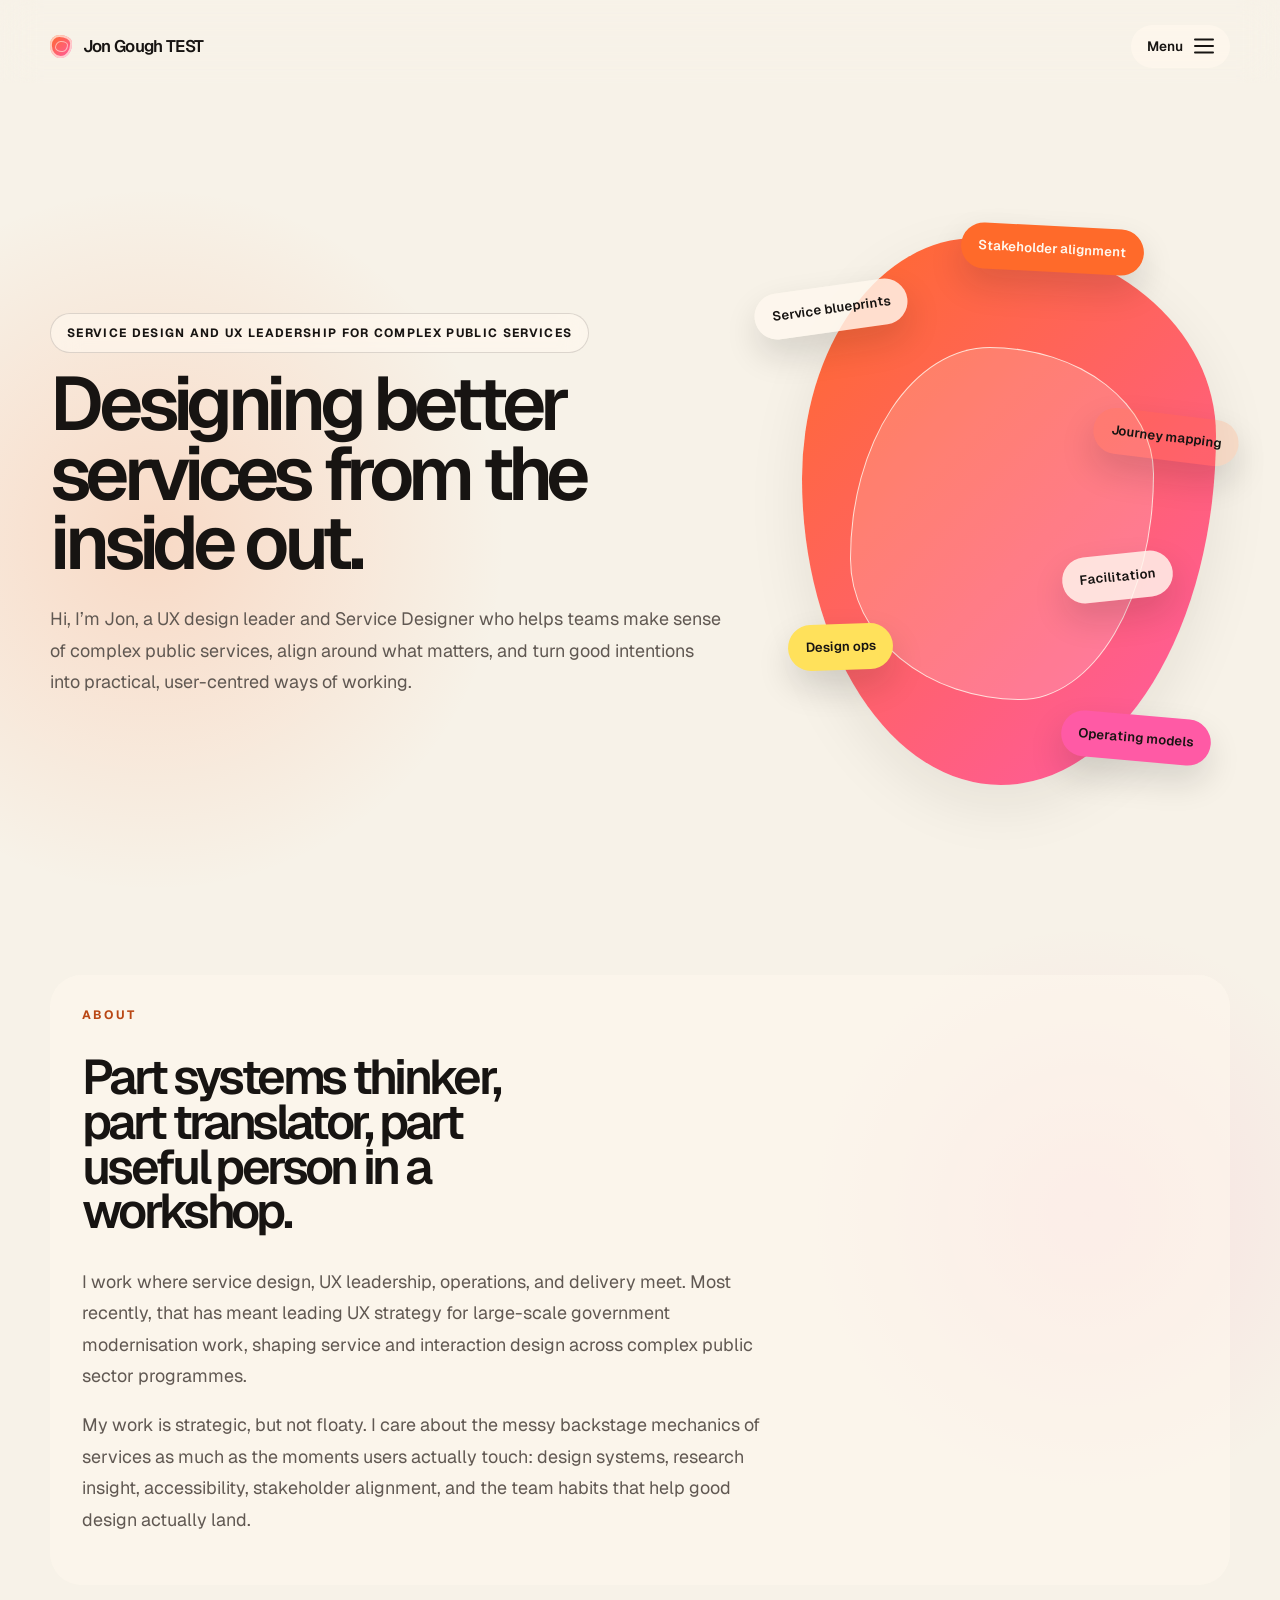
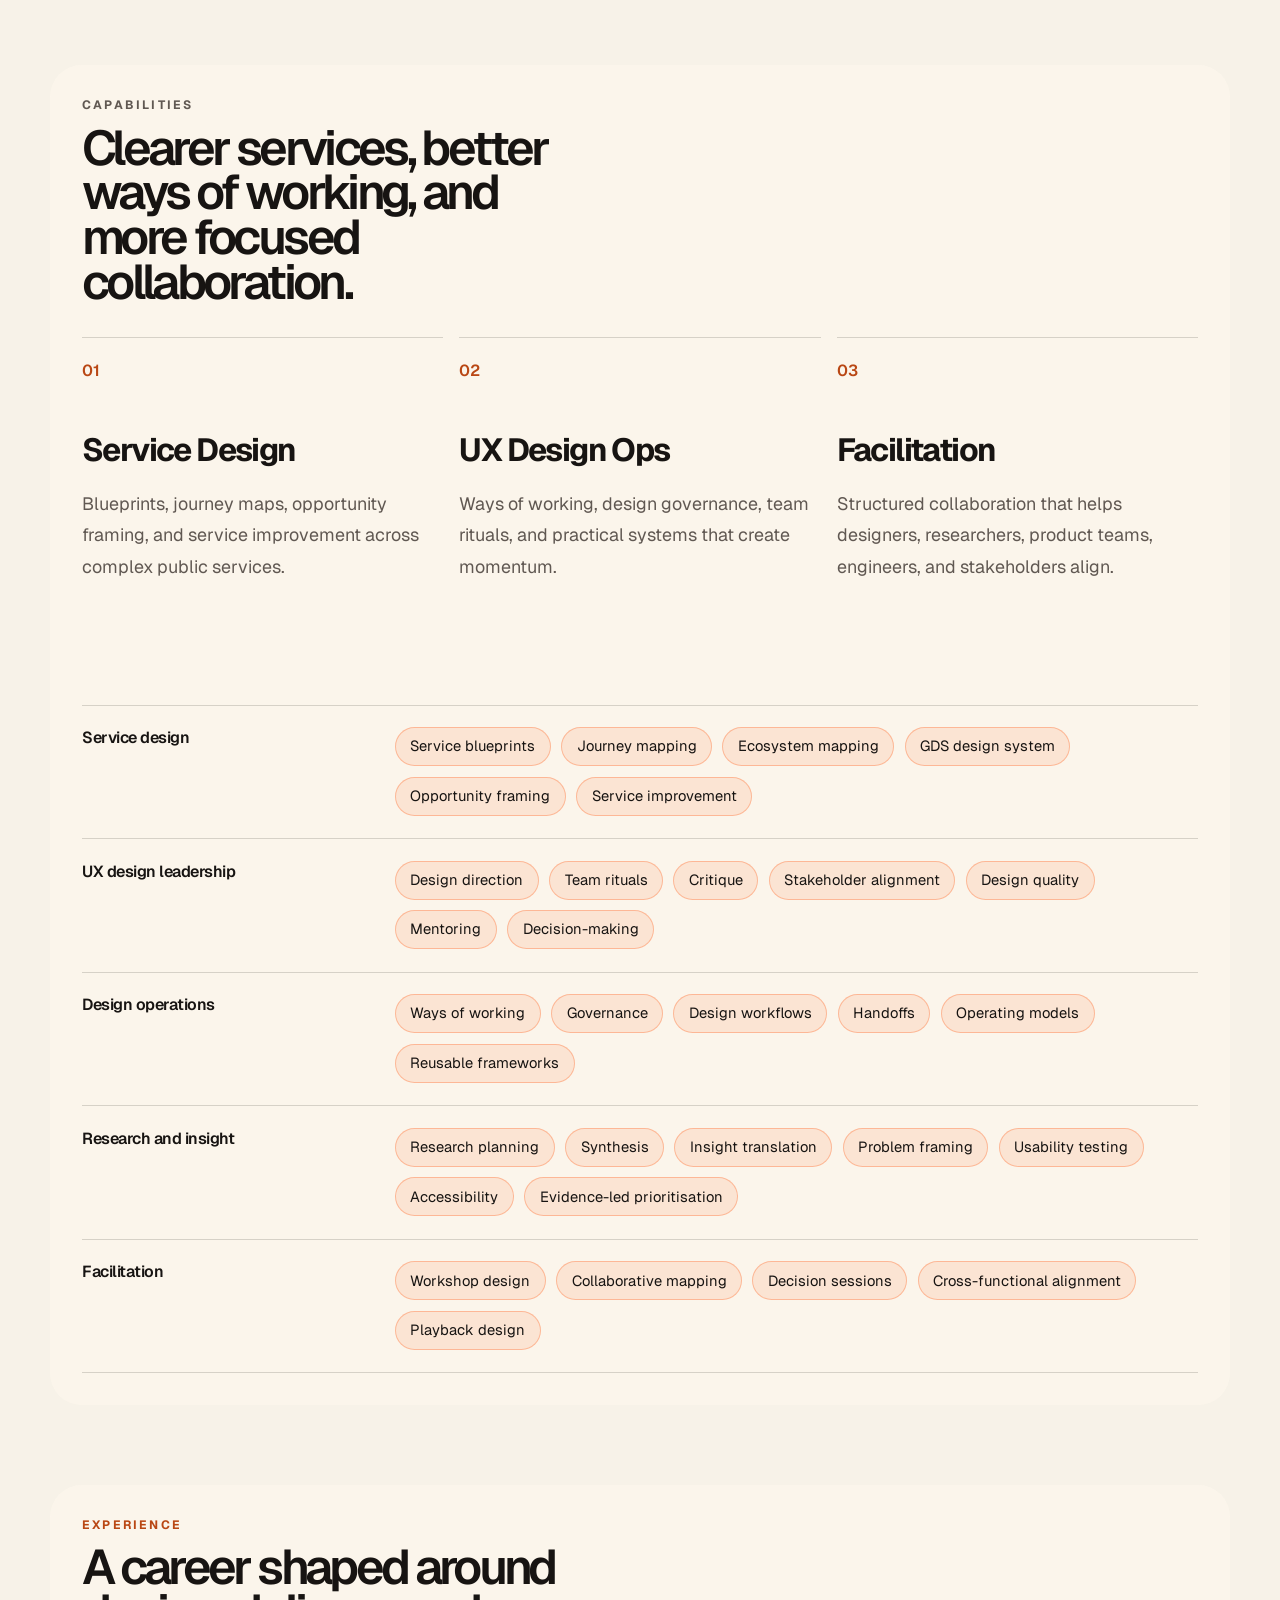
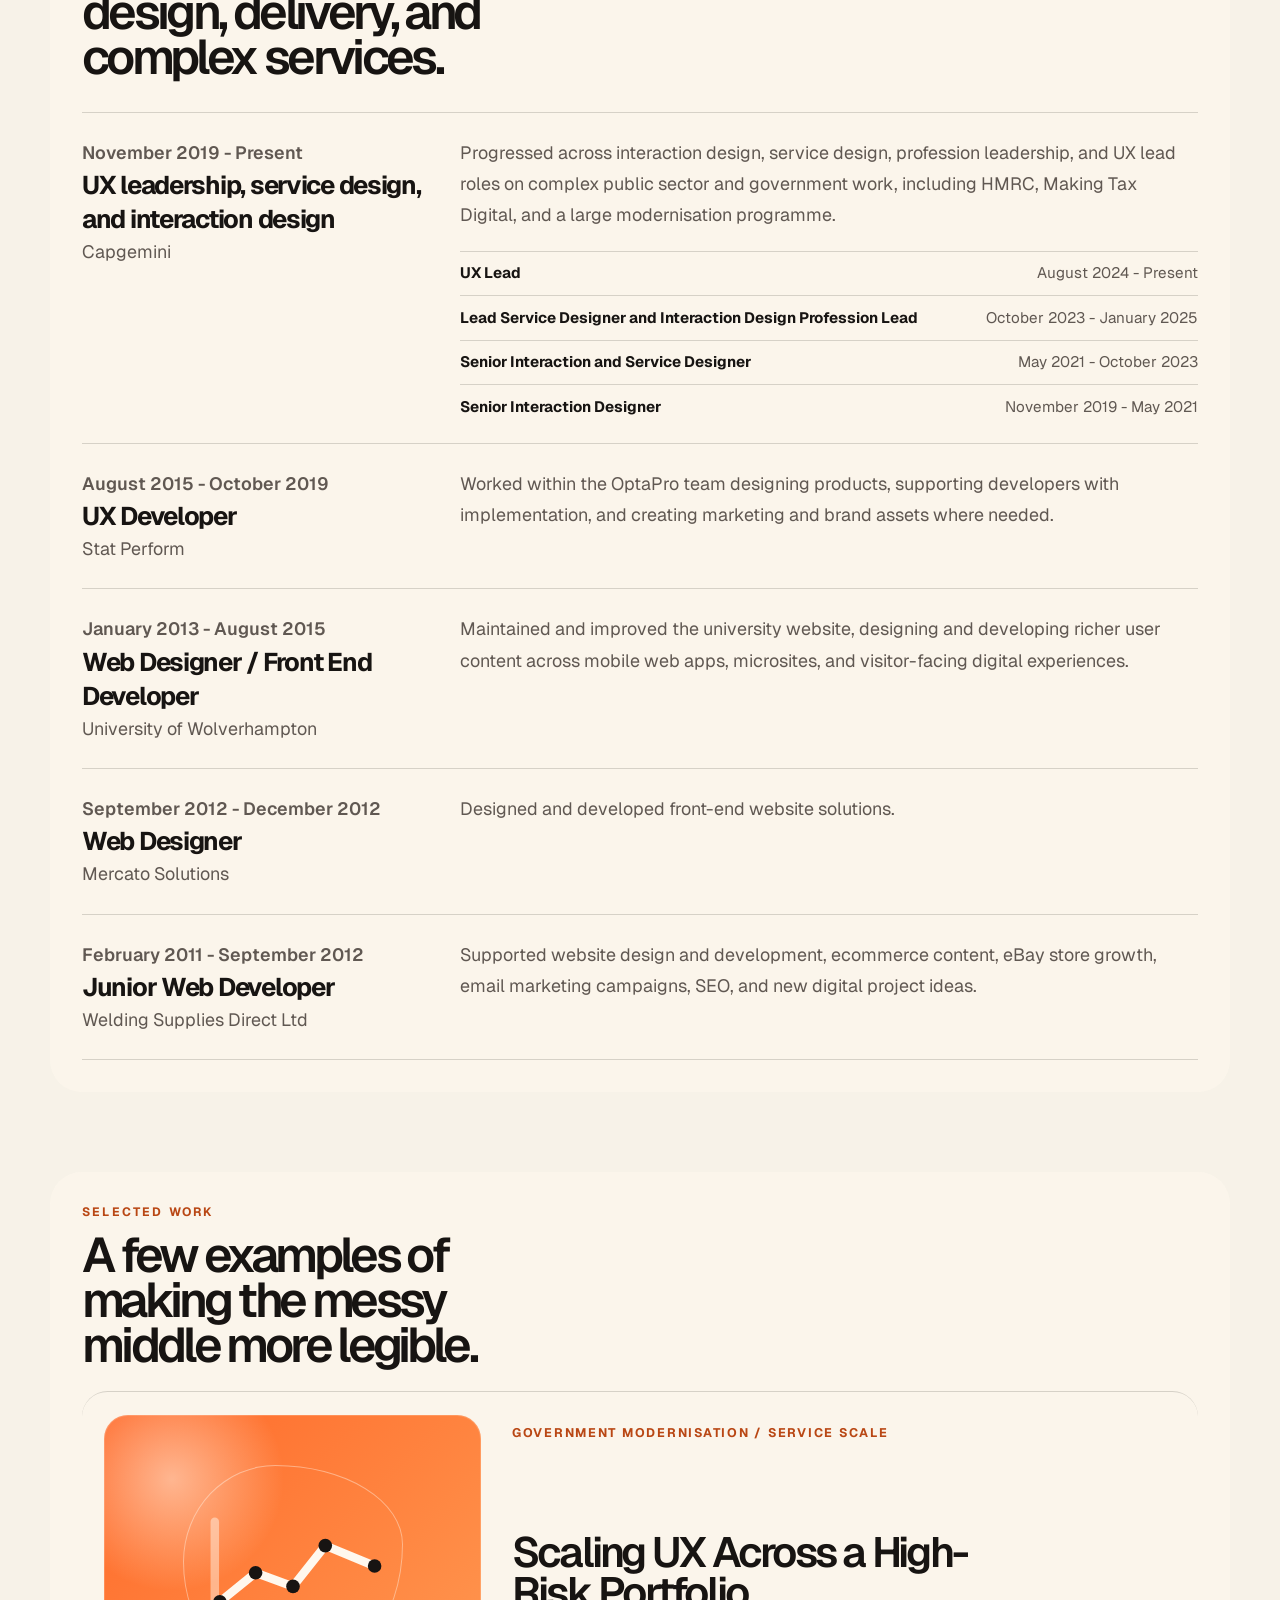
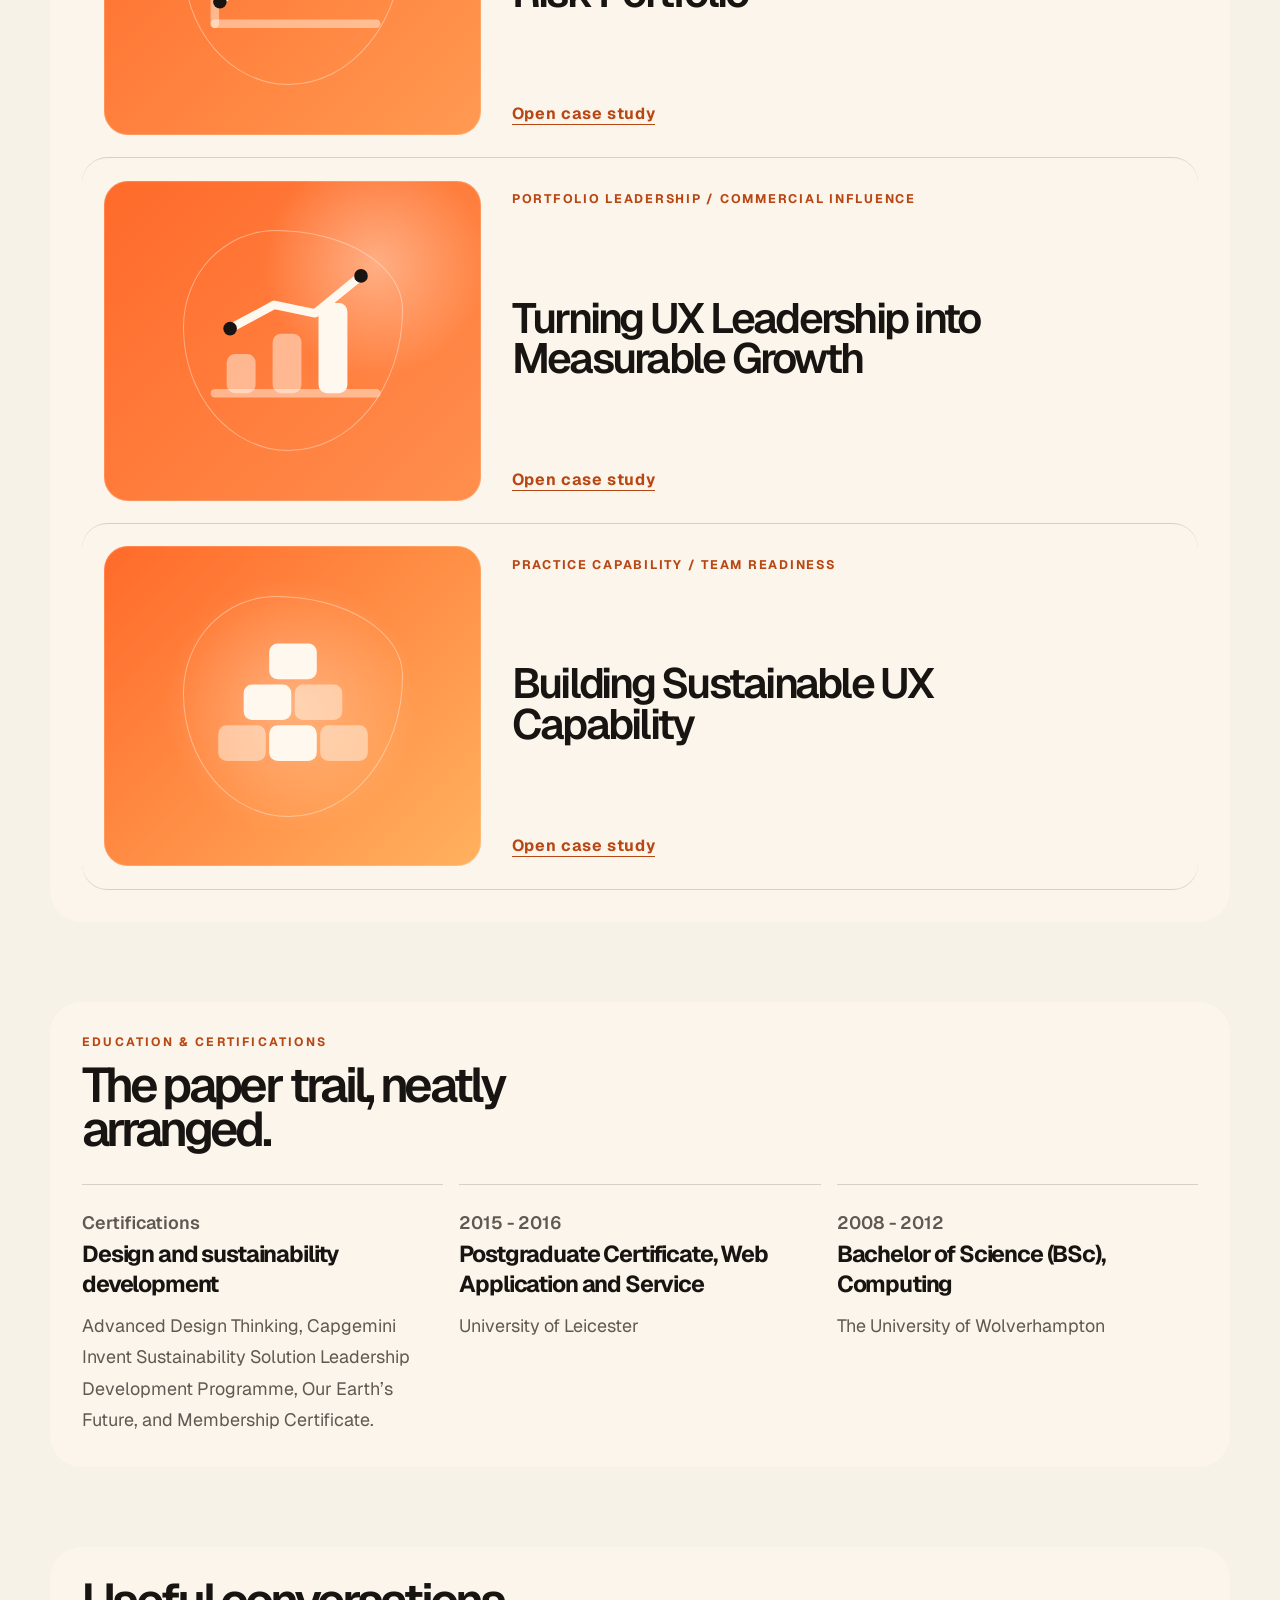
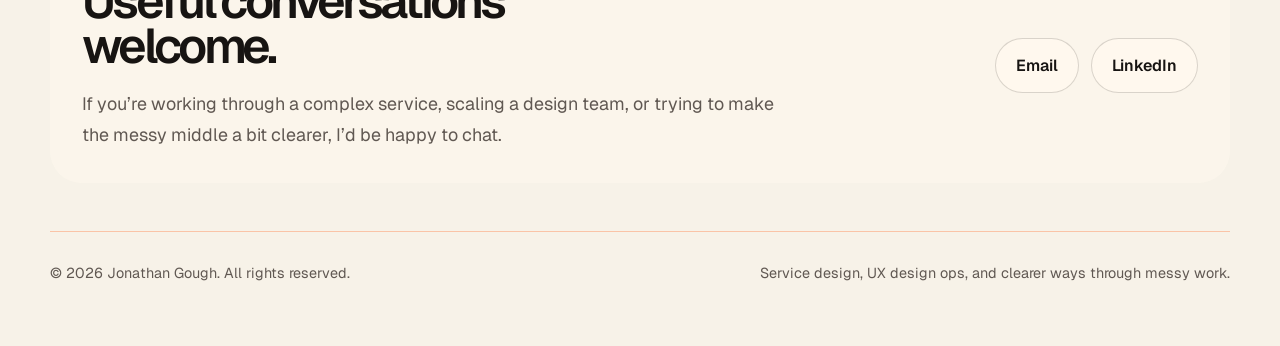
==== index.html @ c4e0caaa "Add visible deploy test marker" ====
<!DOCTYPE html>
<html lang="en">
  <head>
    <meta charset="UTF-8" />
    <meta name="viewport" content="width=device-width, initial-scale=1.0" />
    <title>Jonathan Gough | Service Designer &amp; UX Design Ops</title>
    <meta
      name="description"
      content="Jonathan Gough is a Service Designer and UX Design Ops specialist helping teams make complex services clearer, calmer, and more human."
    />
    <link rel="preconnect" href="https://fonts.googleapis.com" />
    <link rel="preconnect" href="https://fonts.gstatic.com" crossorigin />
    <link
      href="https://fonts.googleapis.com/css2?family=Geist:wght@300;400;500;600;700&amp;display=swap"
      rel="stylesheet"
    />
    <link rel="stylesheet" href="styles.css?v=20260421" />
  </head>
  <body>
    <header class="site-header">
      <div class="site-header-inner">
        <a class="brand" href="#top" aria-label="Jon Gough home">
          <span class="brand-blob" aria-hidden="true"></span>
          <span>Jon Gough TEST</span>
        </a>
        <button class="menu-toggle" type="button" aria-expanded="false" aria-controls="site-nav">
          <span class="menu-label">Menu</span>
          <span class="menu-icon" aria-hidden="true"></span>
        </button>
        <nav class="site-nav" id="site-nav" aria-label="Primary navigation">
          <a href="#about">About</a>
          <a href="#skills">Capabilities</a>
          <a href="#experience">Experience</a>
          <a href="#work">Work</a>
          <a href="#education">Education</a>
          <a href="#contact">Contact</a>
        </nav>
      </div>
    </header>

    <main id="top">
      <section class="hero">
        <div class="hero-copy">
          <p class="status-pill">Service design and UX leadership for complex public services</p>
          <h1>Designing better services from the inside out.</h1>
          <p>
            Hi, I’m Jon, a UX design leader and Service Designer who helps teams
            make sense of complex public services, align around what matters, and
            turn good intentions into practical, user-centred ways of working.
          </p>
        </div>

        <div class="hero-art" aria-hidden="true">
          <div class="art-card art-card-one">Service blueprints</div>
          <div class="art-card art-card-two">Journey mapping</div>
          <div class="art-card art-card-three">Design ops</div>
          <div class="art-card art-card-four">Facilitation</div>
          <div class="art-card art-card-five">Operating models</div>
          <div class="art-card art-card-six">Stakeholder alignment</div>
        </div>
      </section>

      <section class="about-section" id="about">
        <div class="about-inner">
          <p class="eyebrow">About</p>
          <h2>Part systems thinker, part translator, part useful person in a workshop.</h2>
          <div class="about-copy">
            <p>
              I work where service design, UX leadership, operations, and delivery
              meet. Most recently, that has meant leading UX strategy for large-scale
              government modernisation work, shaping service and interaction design
              across complex public sector programmes.
            </p>
            <p>
              My work is strategic, but not floaty. I care about the messy backstage
              mechanics of services as much as the moments users actually touch:
              design systems, research insight, accessibility, stakeholder alignment,
              and the team habits that help good design actually land.
            </p>
          </div>
        </div>
      </section>

      <section class="capabilities-section" id="skills">
        <div class="section-heading">
          <p class="eyebrow">Capabilities</p>
          <h2>Clearer services, better ways of working, and more focused collaboration.</h2>
        </div>

        <div class="capability-summary">
          <article>
            <span>01</span>
            <h3>Service Design</h3>
            <p>Blueprints, journey maps, opportunity framing, and service improvement across complex public services.</p>
          </article>
          <article>
            <span>02</span>
            <h3>UX Design Ops</h3>
            <p>Ways of working, design governance, team rituals, and practical systems that create momentum.</p>
          </article>
          <article>
            <span>03</span>
            <h3>Facilitation</h3>
            <p>Structured collaboration that helps designers, researchers, product teams, engineers, and stakeholders align.</p>
          </article>
        </div>

        <div class="skills-list" aria-label="Skills grouped by area">
          <div class="skills-group">
            <h3>Service design</h3>
            <div class="skill-tags">
              <span>Service blueprints</span>
              <span>Journey mapping</span>
              <span>Ecosystem mapping</span>
              <span>GDS design system</span>
              <span>Opportunity framing</span>
              <span>Service improvement</span>
            </div>
          </div>
          <div class="skills-group">
            <h3>UX design leadership</h3>
            <div class="skill-tags">
              <span>Design direction</span>
              <span>Team rituals</span>
              <span>Critique</span>
              <span>Stakeholder alignment</span>
              <span>Design quality</span>
              <span>Mentoring</span>
              <span>Decision-making</span>
            </div>
          </div>
          <div class="skills-group">
            <h3>Design operations</h3>
            <div class="skill-tags">
              <span>Ways of working</span>
              <span>Governance</span>
              <span>Design workflows</span>
              <span>Handoffs</span>
              <span>Operating models</span>
              <span>Reusable frameworks</span>
            </div>
          </div>
          <div class="skills-group">
            <h3>Research and insight</h3>
            <div class="skill-tags">
              <span>Research planning</span>
              <span>Synthesis</span>
              <span>Insight translation</span>
              <span>Problem framing</span>
              <span>Usability testing</span>
              <span>Accessibility</span>
              <span>Evidence-led prioritisation</span>
            </div>
          </div>
          <div class="skills-group">
            <h3>Facilitation</h3>
            <div class="skill-tags">
              <span>Workshop design</span>
              <span>Collaborative mapping</span>
              <span>Decision sessions</span>
              <span>Cross-functional alignment</span>
              <span>Playback design</span>
            </div>
          </div>
        </div>
      </section>

      <section class="experience-section" id="experience">
        <div class="section-heading">
          <p class="eyebrow">Experience</p>
          <h2>A career shaped around design, delivery, and complex services.</h2>
        </div>

        <div class="experience-list">
          <article class="experience-item">
            <div>
              <p class="experience-date">November 2019 - Present</p>
              <h3>UX leadership, service design, and interaction design</h3>
              <p class="experience-org">Capgemini</p>
            </div>
            <div class="experience-detail">
              <p>
                Progressed across interaction design, service design, profession
                leadership, and UX lead roles on complex public sector and
                government work, including HMRC, Making Tax Digital, and a large
                modernisation programme.
              </p>
              <div class="role-list" aria-label="Capgemini role progression">
                <p><strong>UX Lead</strong> <span>August 2024 - Present</span></p>
                <p><strong>Lead Service Designer and Interaction Design Profession Lead</strong> <span>October 2023 - January 2025</span></p>
                <p><strong>Senior Interaction and Service Designer</strong> <span>May 2021 - October 2023</span></p>
                <p><strong>Senior Interaction Designer</strong> <span>November 2019 - May 2021</span></p>
              </div>
            </div>
          </article>

          <article class="experience-item">
            <div>
              <p class="experience-date">August 2015 - October 2019</p>
              <h3>UX Developer</h3>
              <p class="experience-org">Stat Perform</p>
            </div>
            <p>
              Worked within the OptaPro team designing products, supporting
              developers with implementation, and creating marketing and brand
              assets where needed.
            </p>
          </article>

          <article class="experience-item">
            <div>
              <p class="experience-date">January 2013 - August 2015</p>
              <h3>Web Designer / Front End Developer</h3>
              <p class="experience-org">University of Wolverhampton</p>
            </div>
            <p>
              Maintained and improved the university website, designing and
              developing richer user content across mobile web apps, microsites,
              and visitor-facing digital experiences.
            </p>
          </article>

          <article class="experience-item">
            <div>
              <p class="experience-date">September 2012 - December 2012</p>
              <h3>Web Designer</h3>
              <p class="experience-org">Mercato Solutions</p>
            </div>
            <p>
              Designed and developed front-end website solutions.
            </p>
          </article>

          <article class="experience-item">
            <div>
              <p class="experience-date">February 2011 - September 2012</p>
              <h3>Junior Web Developer</h3>
              <p class="experience-org">Welding Supplies Direct Ltd</p>
            </div>
            <p>
              Supported website design and development, ecommerce content, eBay
              store growth, email marketing campaigns, SEO, and new digital project ideas.
            </p>
          </article>

        </div>
      </section>

      <section class="work-section" id="work">
        <div class="section-heading">
          <p class="eyebrow">Selected work</p>
          <h2>A few examples of making the messy middle more legible.</h2>
        </div>

        <div class="work-list">
          <article class="work-card">
            <a href="projects/service-blueprint.html" aria-label="Open Scaling UX portfolio case study">
              <div class="work-visual visual-chart" aria-hidden="true">
                <svg viewBox="0 0 320 220">
                  <path class="symbol-line symbol-muted" d="M68 168h190" />
                  <path class="symbol-line symbol-muted" d="M68 168V48" />
                  <path class="symbol-line" d="M74 142l42-34 44 16 38-48 58 24" />
                  <circle class="symbol-dot" cx="74" cy="142" r="8" />
                  <circle class="symbol-dot" cx="116" cy="108" r="8" />
                  <circle class="symbol-dot" cx="160" cy="124" r="8" />
                  <circle class="symbol-dot" cx="198" cy="76" r="8" />
                  <circle class="symbol-dot" cx="256" cy="100" r="8" />
                </svg>
              </div>
              <div class="work-copy">
                <p>Government modernisation / service scale</p>
                <h3>Scaling UX Across a High-Risk Portfolio</h3>
                <span class="work-link-text">Open case study</span>
              </div>
            </a>
          </article>

          <article class="work-card">
            <a href="projects/design-ops.html" aria-label="Open UX account growth case study">
              <div class="work-visual visual-bars" aria-hidden="true">
                <svg viewBox="0 0 320 220">
                  <path class="symbol-line symbol-muted" d="M68 172h190" />
                  <rect class="symbol-block symbol-block-muted" x="82" y="126" width="34" height="46" rx="10" />
                  <rect class="symbol-block symbol-block-muted" x="136" y="102" width="34" height="70" rx="10" />
                  <rect class="symbol-block" x="190" y="66" width="34" height="106" rx="10" />
                  <path class="symbol-line" d="M86 96l52-28 48 10 54-44" />
                  <circle class="symbol-dot" cx="86" cy="96" r="8" />
                  <circle class="symbol-dot" cx="240" cy="34" r="8" />
                </svg>
              </div>
              <div class="work-copy">
                <p>Portfolio leadership / commercial influence</p>
                <h3>Turning UX Leadership into Measurable Growth</h3>
                <span class="work-link-text">Open case study</span>
              </div>
            </a>
          </article>

          <article class="work-card">
            <a href="projects/journey-redesign.html" aria-label="Open UX capability case study">
              <div class="work-visual visual-blocks" aria-hidden="true">
                <svg viewBox="0 0 320 220">
                  <rect class="symbol-block symbol-block-muted" x="72" y="132" width="56" height="42" rx="10" />
                  <rect class="symbol-block" x="132" y="132" width="56" height="42" rx="10" />
                  <rect class="symbol-block symbol-block-muted" x="192" y="132" width="56" height="42" rx="10" />
                  <rect class="symbol-block" x="102" y="84" width="56" height="42" rx="10" />
                  <rect class="symbol-block symbol-block-muted" x="162" y="84" width="56" height="42" rx="10" />
                  <rect class="symbol-block" x="132" y="36" width="56" height="42" rx="10" />
                </svg>
              </div>
              <div class="work-copy">
                <p>Practice capability / team readiness</p>
                <h3>Building Sustainable UX Capability</h3>
                <span class="work-link-text">Open case study</span>
              </div>
            </a>
          </article>
        </div>
      </section>

      <section class="education-section" id="education">
        <div class="section-heading">
          <p class="eyebrow">Education &amp; certifications</p>
          <h2>The paper trail, neatly arranged.</h2>
        </div>

        <div class="education-list">
          <article class="education-item">
            <div>
              <p class="education-date">Certifications</p>
              <h3>Design and sustainability development</h3>
              <p>Advanced Design Thinking, Capgemini Invent Sustainability Solution Leadership Development Programme, Our Earth’s Future, and Membership Certificate.</p>
            </div>
          </article>

          <article class="education-item">
            <div>
              <p class="education-date">2015 - 2016</p>
              <h3>Postgraduate Certificate, Web Application and Service</h3>
              <p>University of Leicester</p>
            </div>
          </article>

          <article class="education-item">
            <div>
              <p class="education-date">2008 - 2012</p>
              <h3>Bachelor of Science (BSc), Computing</h3>
              <p>The University of Wolverhampton</p>
            </div>
          </article>
        </div>
      </section>

      <section class="contact-section" id="contact">
        <div class="contact-copy">
          <h2>Useful conversations welcome.</h2>
          <p>
            If you’re working through a complex service, scaling a design team, or
            trying to make the messy middle a bit clearer, I’d be happy to chat.
          </p>
        </div>
        <div class="contact-actions">
          <a href="mailto:hello@jongough.co.uk">Email</a>
          <a href="https://www.linkedin.com/in/jonjgough/" target="_blank" rel="noreferrer">LinkedIn</a>
        </div>
      </section>

      <footer class="site-footer">
        <p>© <span id="copyright-year"></span> Jonathan Gough. All rights reserved.</p>
        <p>Service design, UX design ops, and clearer ways through messy work.</p>
      </footer>
    </main>
    <script>
      document.querySelector("#copyright-year").textContent = new Date().getFullYear();

      const menuToggle = document.querySelector(".menu-toggle");
      const menuLabel = document.querySelector(".menu-label");
      const siteNav = document.querySelector(".site-nav");

      menuToggle.addEventListener("click", () => {
        const isOpen = menuToggle.getAttribute("aria-expanded") === "true";
        menuToggle.setAttribute("aria-expanded", String(!isOpen));
        menuLabel.textContent = isOpen ? "Menu" : "Close";
        siteNav.classList.toggle("is-open", !isOpen);
      });

      siteNav.addEventListener("click", (event) => {
        if (event.target instanceof HTMLAnchorElement) {
          menuToggle.setAttribute("aria-expanded", "false");
          menuLabel.textContent = "Menu";
          siteNav.classList.remove("is-open");
        }
      });
    </script>
  </body>
</html>
---- styles.css ----
:root {
  --paper: #f7f2e8;
  --ink: #171412;
  --muted: #605852;
  --line: rgba(23, 20, 18, 0.16);
  --cream: #fff8ee;
  --orange: #ff6a2a;
  --orange-strong: #b94714;
  --orange-soft: rgba(255, 106, 42, 0.12);
  --orange-line: rgba(255, 106, 42, 0.36);
  --pink: #ff5aa5;
  --yellow: #ffe15b;
  --soft: rgba(255, 248, 238, 0.58);
  --shadow: 0 20px 60px rgba(23, 20, 18, 0.08);
}

* {
  box-sizing: border-box;
}

html {
  scroll-behavior: smooth;
  scroll-padding-top: 5.5rem;
}

body {
  margin: 0;
  font-family: "Geist", sans-serif;
  font-weight: 400;
  color: var(--ink);
  background:
    radial-gradient(circle at 12% 8%, rgba(255, 106, 42, 0.18), transparent 22rem),
    radial-gradient(circle at 85% 18%, rgba(255, 90, 165, 0.12), transparent 18rem),
    var(--paper);
}

a {
  color: inherit;
  text-decoration: none;
}

main {
  width: min(1180px, calc(100% - 2rem));
  margin: 0 auto;
  padding-bottom: 4rem;
}

.site-header {
  width: 100%;
  padding: 1.4rem 0 0.8rem;
  position: sticky;
  top: 0;
  z-index: 100;
  backdrop-filter: blur(18px);
}

.site-header-inner {
  display: flex;
  align-items: center;
  justify-content: space-between;
  gap: 1rem;
  width: min(1180px, calc(100% - 2rem));
  margin: 0 auto;
  position: relative;
}

.brand {
  display: inline-flex;
  align-items: center;
  gap: 0.65rem;
  min-height: 3rem;
  font-size: 1.05rem;
  font-weight: 600;
  letter-spacing: -0.04em;
  position: relative;
  z-index: 30;
}

.brand-blob {
  display: inline-block;
  width: 1.4rem;
  height: 1.4rem;
  border-radius: 42% 58% 52% 48% / 44% 36% 64% 56%;
  background: linear-gradient(135deg, var(--orange), var(--pink));
  box-shadow: inset 0 0 0 0.12rem rgba(255, 248, 238, 0.7);
  position: relative;
}

.brand-blob::before {
  content: "";
  position: absolute;
  inset: 0.34rem 0.26rem 0.32rem 0.3rem;
  border: 1px solid rgba(255, 248, 238, 0.58);
  border-radius: 46% 54% 44% 56% / 60% 36% 64% 40%;
}

.site-nav {
  position: absolute;
  top: calc(100% + 0.8rem);
  right: 0;
  display: grid;
  gap: 0.5rem;
  min-width: min(18rem, calc(100vw - 2rem));
  padding: 0.7rem;
  border-radius: 1.5rem;
  background: rgba(255, 248, 238, 0.9);
  box-shadow: var(--shadow);
  opacity: 0;
  pointer-events: none;
  transform: translateY(-0.5rem);
  transition: opacity 180ms ease, transform 180ms ease;
}

.site-nav.is-open {
  opacity: 1;
  pointer-events: auto;
  transform: translateY(0);
}

.site-nav a,
.status-pill,
.contact-actions a {
  border-radius: 999px;
  background: rgba(255, 248, 238, 0.66);
  backdrop-filter: blur(14px);
}

.site-nav a {
  padding: 0.8rem 1rem;
  font-size: 0.85rem;
  font-weight: 500;
  transition: background 160ms ease, color 160ms ease, transform 160ms ease;
}

.site-nav a:hover,
.site-nav a:focus-visible {
  background: var(--ink);
  color: var(--paper);
  transform: translateX(0.25rem);
}

.menu-toggle {
  display: inline-flex;
  align-items: center;
  gap: 0.7rem;
  padding: 0.8rem 1rem;
  border: 0;
  border-radius: 999px;
  background: rgba(255, 248, 238, 0.78);
  color: var(--ink);
  font: inherit;
  font-size: 0.85rem;
  font-weight: 600;
  cursor: pointer;
  transition: background 160ms ease, color 160ms ease, transform 160ms ease;
  position: relative;
  z-index: 30;
}

.menu-toggle:hover,
.menu-toggle:focus-visible {
  background: var(--ink);
  color: var(--paper);
  transform: translateY(-1px);
}

.menu-icon,
.menu-icon::before,
.menu-icon::after {
  display: block;
  width: 1.25rem;
  height: 2px;
  border-radius: 999px;
  background: currentColor;
  transition: transform 180ms ease, opacity 180ms ease;
}

.menu-icon {
  position: relative;
}

.menu-icon::before,
.menu-icon::after {
  content: "";
  position: absolute;
  left: 0;
}

.menu-icon::before {
  transform: translateY(-0.4rem);
}

.menu-icon::after {
  transform: translateY(0.4rem);
}

.menu-toggle[aria-expanded="true"] .menu-icon {
  background: transparent;
}

.menu-toggle[aria-expanded="true"] .menu-icon::before {
  transform: rotate(45deg);
}

.menu-toggle[aria-expanded="true"] .menu-icon::after {
  transform: rotate(-45deg);
}

.hero {
  display: grid;
  grid-template-columns: minmax(0, 1.18fr) minmax(320px, 0.82fr);
  gap: 1.25rem;
  min-height: calc(100vh - 5.5rem);
  align-items: center;
  padding: 2rem 0 0;
}

.hero-copy h1,
.section-heading h2,
.about-inner h2,
.contact-section h2,
.project-page h1 {
  margin: 0;
  font-size: clamp(2.6rem, 5.9vw, 5.6rem);
  line-height: 0.92;
  letter-spacing: -0.075em;
  font-weight: 600;
}

.hero-copy p:not(.status-pill),
.about-copy p,
.capability-summary p,
.contact-copy p,
.experience-item p,
.education-item p,
.project-hero > p,
.project-section p,
.project-detail-list li {
  color: var(--muted);
  font-size: clamp(1rem, 1.4vw, 1.18rem);
  line-height: 1.75;
}

.hero-copy p:not(.status-pill) {
  max-width: 42rem;
  margin: 1.6rem 0 0;
}

.status-pill {
  display: inline-flex;
  margin: 0 0 1rem;
  padding: 0.7rem 1rem;
  border: 1px solid rgba(23, 20, 18, 0.14);
  font-size: 0.75rem;
  font-weight: 700;
  letter-spacing: 0.11em;
  text-transform: uppercase;
}

.hero-art {
  min-height: 38rem;
  position: relative;
}

.hero-art::before {
  content: "";
  position: absolute;
  inset: 6% 3% 4% 10%;
  border-radius: 42% 58% 52% 48% / 44% 36% 64% 56%;
  background: linear-gradient(135deg, var(--orange), var(--pink));
  box-shadow: var(--shadow);
}

.hero-art::after {
  content: "";
  position: absolute;
  inset: 24% 16% 18% 20%;
  border: 1px solid rgba(255, 248, 238, 0.8);
  border-radius: 46% 54% 44% 56% / 60% 36% 64% 40%;
  background: rgba(255, 248, 238, 0.18);
}

.art-card {
  position: absolute;
  z-index: 1;
  padding: 0.9rem 1.1rem;
  border-radius: 999px;
  background: rgba(255, 248, 238, 0.82);
  box-shadow: 0 16px 34px rgba(23, 20, 18, 0.14);
  font-weight: 600;
  font-size: clamp(0.82rem, 1vw, 0.98rem);
  white-space: nowrap;
}

.art-card-one {
  top: 14%;
  left: 0;
  transform: rotate(-8deg);
}

.art-card-two {
  top: 35%;
  right: -2%;
  background: rgba(255, 106, 42, 0.16);
  transform: rotate(7deg);
}

.art-card-three {
  bottom: 23%;
  left: 7%;
  background: var(--yellow);
  transform: rotate(-2deg);
}

.art-card-four {
  top: 58%;
  right: 12%;
  background: rgba(255, 248, 238, 0.82);
  transform: rotate(-6deg);
}

.art-card-five {
  bottom: 8%;
  right: 4%;
  background: var(--pink);
  transform: rotate(5deg);
}

.art-card-six {
  top: 4%;
  right: 18%;
  background: var(--orange);
  color: var(--cream);
  transform: rotate(3deg);
}

.section-heading {
  display: grid;
  gap: 0.8rem;
  justify-items: start;
  margin-bottom: 1.5rem;
}

.section-heading h2,
.about-inner h2,
.contact-section h2 {
  font-size: clamp(1.9rem, 3.8vw, 3.7rem);
  max-width: 15ch;
}

.eyebrow {
  margin: 0;
  color: var(--orange-strong);
  font-size: 0.76rem;
  font-weight: 700;
  text-transform: uppercase;
  letter-spacing: 0.18em;
}

.work-list {
  display: grid;
  gap: 0;
}

.work-card a {
  display: grid;
  grid-template-columns: minmax(16rem, 0.72fr) minmax(0, 1.28fr);
  gap: 1.5rem;
  align-items: stretch;
  min-height: 21rem;
  padding: 1.4rem;
  border-top: 1px solid var(--line);
  border-radius: 1.6rem;
  transition: background 160ms ease, transform 160ms ease, box-shadow 160ms ease;
}

.work-card:last-child a {
  border-bottom: 1px solid var(--line);
}

.work-card a:hover,
.work-card a:focus-visible {
  background: linear-gradient(135deg, rgba(255, 106, 42, 0.12), rgba(255, 248, 238, 0.72));
  box-shadow: 0 14px 30px rgba(23, 20, 18, 0.07);
  transform: translateY(-2px);
}

.work-card a:focus-visible {
  outline: 2px solid var(--orange-line);
  outline-offset: 0.35rem;
}

.work-visual,
.project-symbol {
  min-height: 20rem;
  border-radius: 1.5rem;
  position: relative;
  overflow: hidden;
  display: grid;
  place-items: center;
  background:
    radial-gradient(circle at 18% 20%, rgba(255, 248, 238, 0.5), transparent 7rem),
    linear-gradient(135deg, var(--orange), #ff9a52);
  box-shadow: inset 0 0 0 1px rgba(255, 248, 238, 0.18);
}

.work-visual::before,
.project-symbol::before {
  content: "";
  position: absolute;
  width: 58%;
  aspect-ratio: 1;
  border: 1px solid rgba(255, 248, 238, 0.42);
  border-radius: 42% 58% 52% 48% / 44% 36% 64% 56%;
}

.work-visual svg,
.project-symbol svg {
  width: min(74%, 17rem);
  position: relative;
  z-index: 1;
  overflow: visible;
}

.symbol-line {
  fill: none;
  stroke: var(--cream);
  stroke-width: 10;
  stroke-linecap: round;
  stroke-linejoin: round;
}

.symbol-muted {
  opacity: 0.46;
}

.symbol-dot {
  fill: var(--ink);
}

.symbol-block {
  fill: var(--cream);
}

.symbol-block-muted {
  fill: rgba(255, 248, 238, 0.48);
}

.visual-bars {
  background:
    radial-gradient(circle at 72% 26%, rgba(255, 248, 238, 0.4), transparent 7rem),
    linear-gradient(135deg, var(--orange), #ff8f4e);
}

.visual-blocks {
  background:
    radial-gradient(circle at 50% 50%, rgba(255, 248, 238, 0.32), transparent 8rem),
    linear-gradient(135deg, var(--orange), #ffb15f);
}

.work-copy {
  display: flex;
  flex-direction: column;
  justify-content: space-between;
  padding: 0.6rem 0.4rem;
}

.work-copy p {
  margin: 0;
  color: var(--orange-strong);
  font-size: 0.78rem;
  font-weight: 700;
  letter-spacing: 0.14em;
  text-transform: uppercase;
}

.work-copy h3 {
  margin: 0;
  max-width: 18ch;
  font-size: clamp(1.7rem, 3.3vw, 3.2rem);
  line-height: 0.96;
  letter-spacing: -0.065em;
  font-weight: 600;
}

.work-link-text {
  width: max-content;
  border-bottom: 1px solid currentColor;
  color: var(--orange-strong);
  font-weight: 700;
  letter-spacing: 0.04em;
  transition: transform 160ms ease, letter-spacing 160ms ease;
}

.work-card a:hover .work-link-text,
.work-card a:focus-visible .work-link-text {
  transform: translateY(-1px);
  letter-spacing: 0.08em;
}

.about-section {
  margin-top: 5rem;
}

.work-section,
.capabilities-section,
.experience-section,
.education-section,
.contact-section {
  margin-top: 5rem;
}

.about-inner,
.work-section,
.capabilities-section,
.experience-section,
.education-section,
.contact-section {
  border-radius: 2rem;
  background: var(--soft);
}

.work-section {
  padding: 2rem;
}

.about-inner {
  display: grid;
  grid-template-columns: 1fr;
  gap: 2rem;
  align-items: start;
  padding: 2rem;
}

.about-copy {
  max-width: 44rem;
}

.about-copy p:first-child {
  margin-top: 0;
}

.capabilities-section {
  padding: 2rem;
  background: var(--soft);
  color: var(--ink);
}

.capabilities-section .eyebrow,
.capabilities-section p {
  color: var(--muted);
}

.capability-summary {
  display: grid;
  grid-template-columns: repeat(3, 1fr);
  gap: 1rem;
  margin-top: 2rem;
}

.capability-summary article {
  min-height: 20rem;
  padding: 1.4rem 0 0;
  border-top: 1px solid var(--line);
}

.capability-summary span {
  color: var(--orange-strong);
  font-weight: 600;
}

.capability-summary article:nth-child(2) span {
  color: var(--orange-strong);
}

.capability-summary article:nth-child(3) span {
  color: var(--orange-strong);
}

.capability-summary h3 {
  margin: 3rem 0 1rem;
  font-size: 2rem;
  letter-spacing: -0.05em;
}

.skills-list {
  display: grid;
  gap: 1.4rem;
  margin-top: 3rem;
}

.skills-group {
  display: grid;
  grid-template-columns: minmax(12rem, 0.36fr) 1fr;
  gap: 1.5rem;
  padding: 1.35rem 0 0;
  border-top: 1px solid var(--line);
}

.skills-group:last-child {
  border-bottom: 1px solid var(--line);
  padding-bottom: 1.35rem;
}

.skills-group h3 {
  margin: 0;
  font-size: 1rem;
  font-weight: 600;
  letter-spacing: -0.03em;
}

.skill-tags {
  display: flex;
  flex-wrap: wrap;
  gap: 0.65rem;
}

.skill-tags span {
  display: inline-flex;
  padding: 0.7rem 0.9rem;
  border: 1px solid var(--line);
  border-radius: 999px;
  background: rgba(255, 248, 238, 0.92);
  color: var(--ink);
  font-size: 0.92rem;
  line-height: 1;
}

.skills-group:nth-child(1) .skill-tags span {
  border-color: var(--orange-line);
  background: var(--orange-soft);
}

.skills-group:nth-child(2) .skill-tags span {
  border-color: var(--orange-line);
  background: var(--orange-soft);
}

.skills-group:nth-child(3) .skill-tags span {
  border-color: var(--orange-line);
  background: var(--orange-soft);
}

.skills-group:nth-child(4) .skill-tags span {
  border-color: var(--orange-line);
  background: var(--orange-soft);
}

.skills-group:nth-child(5) .skill-tags span {
  border-color: var(--orange-line);
  background: var(--orange-soft);
}

.experience-section {
  padding: 2rem;
}

.experience-list {
  display: grid;
  margin-top: 2rem;
}

.experience-item {
  display: grid;
  grid-template-columns: minmax(16rem, 0.48fr) 1fr;
  gap: 1.5rem;
  padding: 1.5rem 0;
  border-top: 1px solid var(--line);
}

.experience-item:last-child {
  border-bottom: 1px solid var(--line);
}

.experience-item h3,
.experience-item p,
.role-list p {
  margin: 0;
}

.experience-item h3 {
  font-size: clamp(1.2rem, 2vw, 1.8rem);
  letter-spacing: -0.05em;
}

.experience-date,
.experience-org {
  font-size: 0.9rem;
  line-height: 1.5;
}

.experience-date {
  margin-bottom: 0.55rem;
  color: var(--orange);
  font-weight: 600;
}

.experience-org {
  margin-top: 0.55rem;
}

.experience-detail {
  display: grid;
  gap: 1.25rem;
}

.role-list {
  display: grid;
  gap: 0.65rem;
}

.role-list p {
  display: flex;
  flex-wrap: wrap;
  gap: 0.4rem 0.75rem;
  justify-content: space-between;
  padding-top: 0.65rem;
  border-top: 1px solid var(--line);
  color: var(--ink);
  font-size: 0.95rem;
  line-height: 1.5;
}

.role-list span {
  color: var(--muted);
}

.education-section {
  padding: 2rem;
}

.education-list {
  display: grid;
  grid-template-columns: repeat(3, 1fr);
  gap: 1rem;
  margin-top: 2rem;
}

.education-item {
  padding-top: 1.4rem;
  border-top: 1px solid var(--line);
}

.education-item h3,
.education-item p {
  margin: 0;
}

.education-item h3 {
  margin-bottom: 0.7rem;
  font-size: clamp(1.1rem, 1.8vw, 1.55rem);
  letter-spacing: -0.05em;
}

.education-date {
  margin-bottom: 0.55rem;
  color: var(--orange);
  font-size: 0.9rem;
  font-weight: 600;
}

.contact-section {
  display: grid;
  grid-template-columns: minmax(0, 1fr) auto;
  gap: 2rem;
  align-items: center;
  padding: 2rem;
  background: var(--soft);
}

.contact-copy p {
  max-width: 44rem;
  margin: 1.2rem 0 0;
}

.contact-actions {
  display: flex;
  flex-wrap: wrap;
  gap: 0.75rem;
  justify-content: flex-end;
}

.contact-actions a {
  padding: 1rem 1.25rem;
  border: 1px solid var(--line);
  background: rgba(255, 248, 238, 0.92);
  color: var(--ink);
  font-weight: 600;
}

.contact-actions a:hover,
.contact-actions a:focus-visible {
  background: var(--ink);
  color: var(--paper);
}

.site-footer {
  display: flex;
  justify-content: space-between;
  gap: 1rem;
  margin-top: 3rem;
  padding: 2rem 0 0;
  border-top: 1px solid rgba(255, 106, 42, 0.34);
  color: var(--muted);
  font-size: 0.9rem;
}

.site-footer p {
  margin: 0;
}

.project-page {
  min-height: 100vh;
  --project-accent: var(--orange);
  --project-accent-soft: var(--orange-soft);
  --project-accent-line: var(--orange-line);
  background:
    radial-gradient(circle at 18% 8%, var(--project-accent-soft), transparent 22rem),
    radial-gradient(circle at 86% 18%, rgba(255, 90, 165, 0.1), transparent 18rem),
    var(--paper);
}

.project-orange {
  --project-accent: var(--orange);
  --project-accent-soft: rgba(255, 106, 42, 0.14);
  --project-accent-line: rgba(255, 106, 42, 0.36);
}

.project-warm {
  --project-accent: var(--orange);
  --project-accent-soft: var(--orange-soft);
  --project-accent-line: var(--orange-line);
}

.project-shell {
  width: min(1180px, calc(100% - 2rem));
  margin: 0 auto;
  padding: 1.4rem 0 5rem;
}

.back-link {
  display: inline-flex;
  align-items: center;
  gap: 0.45rem;
  margin-bottom: 1rem;
  padding: 0.8rem 1rem;
  border: 1px solid var(--line);
  border-radius: 999px;
  background: rgba(255, 248, 238, 0.78);
  font-weight: 600;
  transition: background 160ms ease, color 160ms ease, transform 160ms ease;
}

.back-link:hover,
.back-link:focus-visible {
  background: var(--ink);
  color: var(--paper);
  transform: translateX(-0.2rem);
}

.project-case {
  display: grid;
  gap: 1.25rem;
}

.project-hero {
  min-height: 76vh;
  display: flex;
  flex-direction: column;
  justify-content: flex-end;
  gap: 1.5rem;
  padding: clamp(1.4rem, 4vw, 3rem);
  border-radius: 2rem;
  background:
    radial-gradient(circle at 82% 18%, var(--project-accent-soft), transparent 21rem),
    linear-gradient(135deg, var(--project-accent-soft), rgba(255, 248, 238, 0.86) 46%),
    rgba(255, 248, 238, 0.78);
  overflow: hidden;
  position: relative;
  isolation: isolate;
}

.project-hero::after {
  content: "";
  position: absolute;
  right: clamp(-1rem, 3vw, 3rem);
  top: clamp(1rem, 6vw, 5rem);
  width: clamp(12rem, 28vw, 23rem);
  aspect-ratio: 1;
  border-radius: 42% 58% 52% 48% / 44% 36% 64% 56%;
  background: var(--project-accent);
  opacity: 0.16;
  z-index: 0;
}

.project-hero::before {
  content: "";
  position: absolute;
  right: clamp(2rem, 9vw, 8rem);
  top: clamp(4rem, 12vw, 9rem);
  width: clamp(6rem, 13vw, 11rem);
  aspect-ratio: 1;
  border: 1px solid rgba(255, 248, 238, 0.9);
  border-radius: 46% 54% 44% 56% / 60% 36% 64% 40%;
  z-index: 0;
}

.project-hero > * {
  position: relative;
  z-index: 1;
}

.project-symbol {
  width: clamp(9rem, 22vw, 18rem);
  min-height: auto;
  aspect-ratio: 1;
  position: absolute;
  top: clamp(1.25rem, 5vw, 4rem);
  right: clamp(1.25rem, 5vw, 4rem);
  border-radius: 38% 62% 54% 46% / 48% 42% 58% 52%;
}

.project-symbol svg {
  width: 72%;
}

.project-page h1 {
  max-width: 11ch;
  margin: 0;
  font-size: clamp(2.7rem, 7vw, 7.4rem);
}

.project-hero > p {
  max-width: 48rem;
  margin: 0;
}

.project-facts {
  display: grid;
  grid-template-columns: repeat(3, minmax(0, 1fr));
  gap: 0.75rem;
  margin: 1rem 0 0;
}

.project-facts div {
  padding: 1rem;
  border: 1px solid var(--line);
  border-radius: 1.2rem;
  background: rgba(255, 248, 238, 0.78);
  backdrop-filter: blur(14px);
}

.project-facts dt {
  margin-bottom: 0.55rem;
  color: var(--project-accent);
  font-size: 0.78rem;
  font-weight: 700;
  letter-spacing: 0.12em;
  text-transform: uppercase;
}

.project-facts dd {
  margin: 0;
  color: var(--ink);
  font-size: 0.98rem;
  line-height: 1.45;
}

.project-content {
  display: grid;
  gap: 1rem;
}

.project-stats {
  display: grid;
  grid-template-columns: repeat(3, minmax(0, 1fr));
  gap: 0.75rem;
}

.project-stats article {
  display: grid;
  gap: 0.55rem;
  padding: 1.15rem 1.1rem;
  border: 1px solid var(--line);
  border-radius: 1.4rem;
  background: rgba(255, 248, 238, 0.62);
}

.project-stats strong {
  font-size: clamp(1.1rem, 2vw, 1.5rem);
  letter-spacing: -0.05em;
  font-weight: 600;
}

.project-stats span {
  color: var(--muted);
  line-height: 1.55;
}

.project-section {
  display: grid;
  grid-template-columns: minmax(12rem, 0.36fr) 1fr;
  gap: 2rem;
  padding: clamp(1.3rem, 3vw, 2.2rem);
  border-radius: 2rem;
  background: rgba(255, 248, 238, 0.54);
  border-top: 1px solid var(--line);
}

.project-section h2 {
  margin: 0;
  font-size: clamp(1.4rem, 2.5vw, 2.4rem);
  letter-spacing: -0.05em;
}

.project-section p {
  margin: 0;
}

.project-detail-list {
  margin: 0;
  padding-left: 1.2rem;
}

.project-detail-list li + li {
  margin-top: 0.8rem;
}

.project-section-highlight {
  background: linear-gradient(135deg, rgba(255, 106, 42, 0.12), rgba(255, 248, 238, 0.8));
}

.project-footer-nav {
  display: flex;
  justify-content: space-between;
  gap: 1rem;
}

.project-footer-nav a {
  display: inline-flex;
  padding: 1rem 1.2rem;
  border-radius: 999px;
  border: 1px solid var(--line);
  background: rgba(255, 248, 238, 0.78);
  font-weight: 600;
}

.project-footer-nav a:hover,
.project-footer-nav a:focus-visible {
  background: var(--ink);
  color: var(--paper);
}

@media (max-width: 960px) {
  .hero,
  .work-card a,
  .experience-item,
  .contact-section,
  .project-section {
    grid-template-columns: 1fr;
  }

  .capability-summary,
  .education-list,
  .project-facts,
  .project-stats {
    grid-template-columns: 1fr;
  }

  .skills-group {
    grid-template-columns: 1fr;
  }

  .hero {
    min-height: auto;
    padding-top: 1rem;
  }

  .hero-art {
    min-height: 24rem;
  }

  .project-hero {
    min-height: auto;
    padding-top: 8rem;
  }

  .project-symbol {
    width: 8rem;
  }
}

@media (max-width: 720px) {
  main,
  .site-header-inner,
  .project-shell {
    width: min(100% - 1rem, 1180px);
  }

  .site-footer,
  .project-footer-nav {
    flex-direction: column;
  }

  .work-card a {
    padding: 1rem;
  }

  .work-copy h3,
  .hero-copy h1,
  .project-page h1 {
    max-width: none;
  }

  .contact-actions {
    justify-content: flex-start;
  }
}
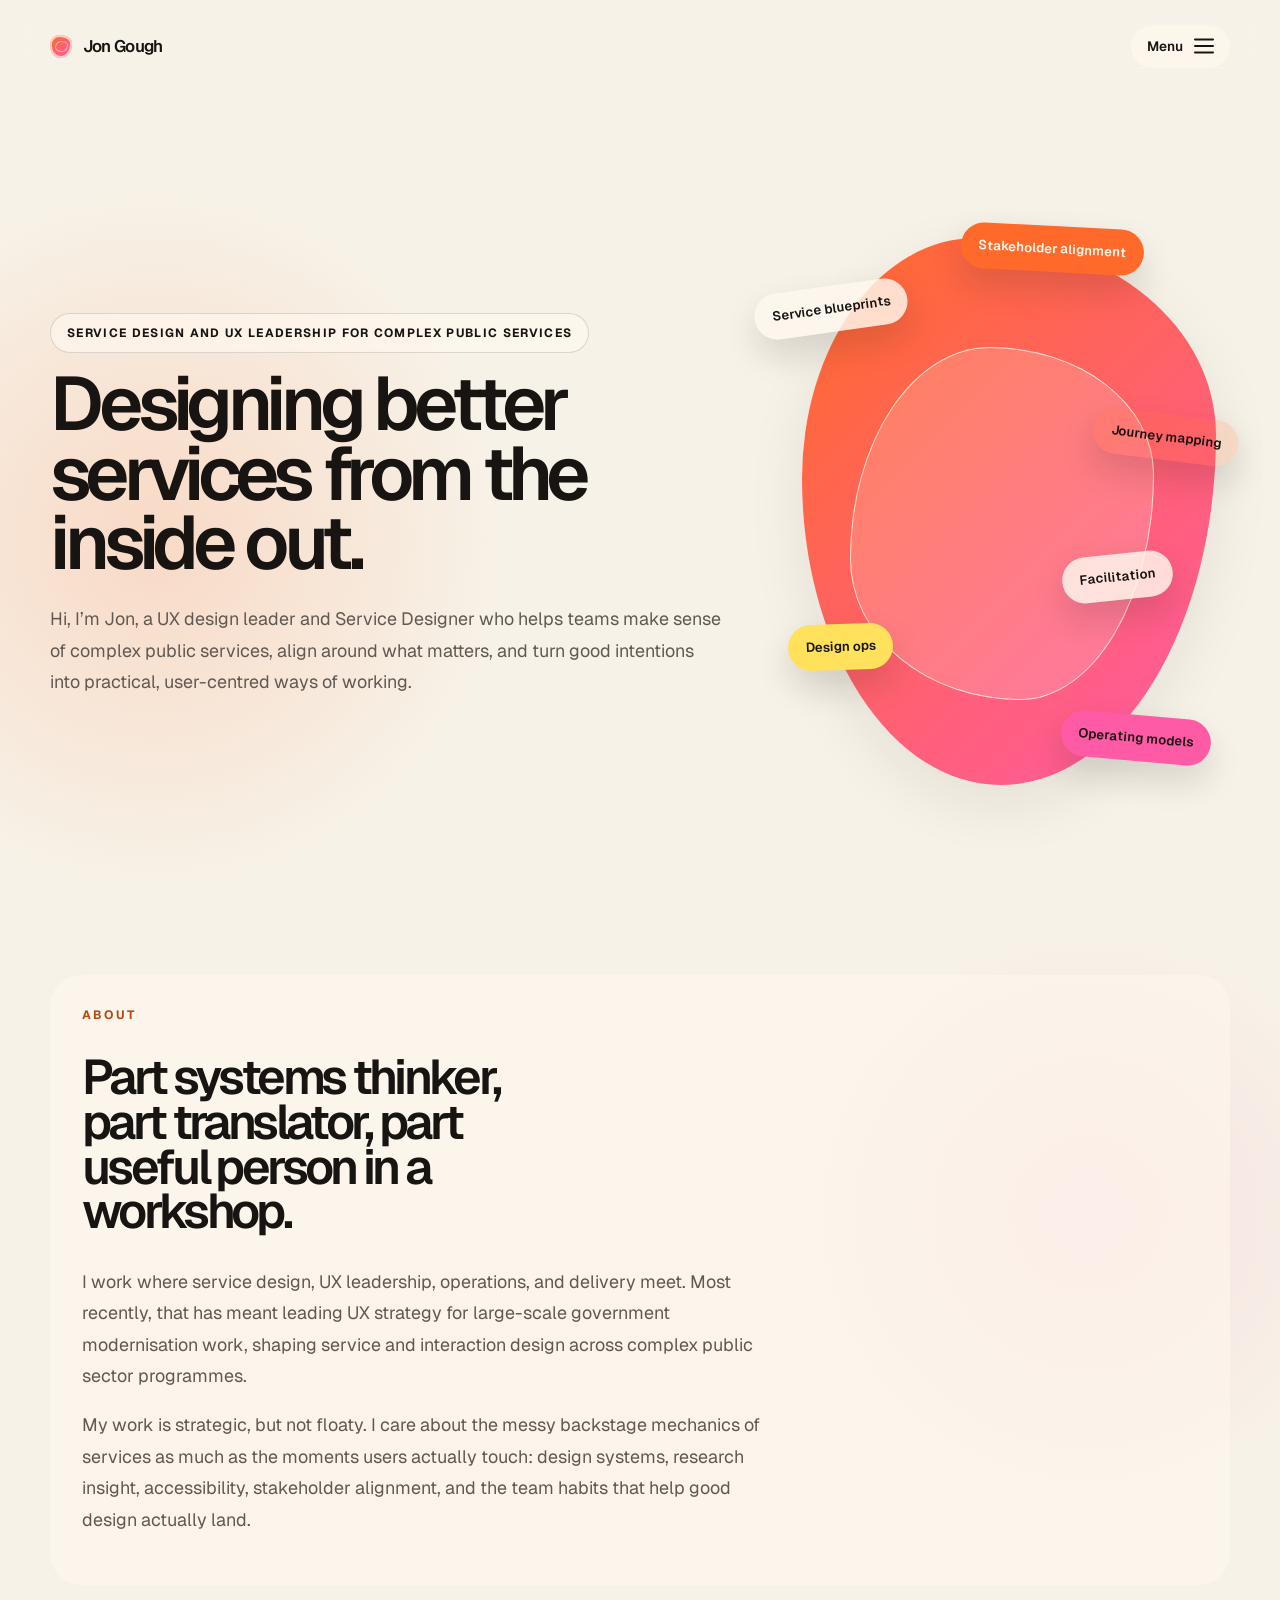
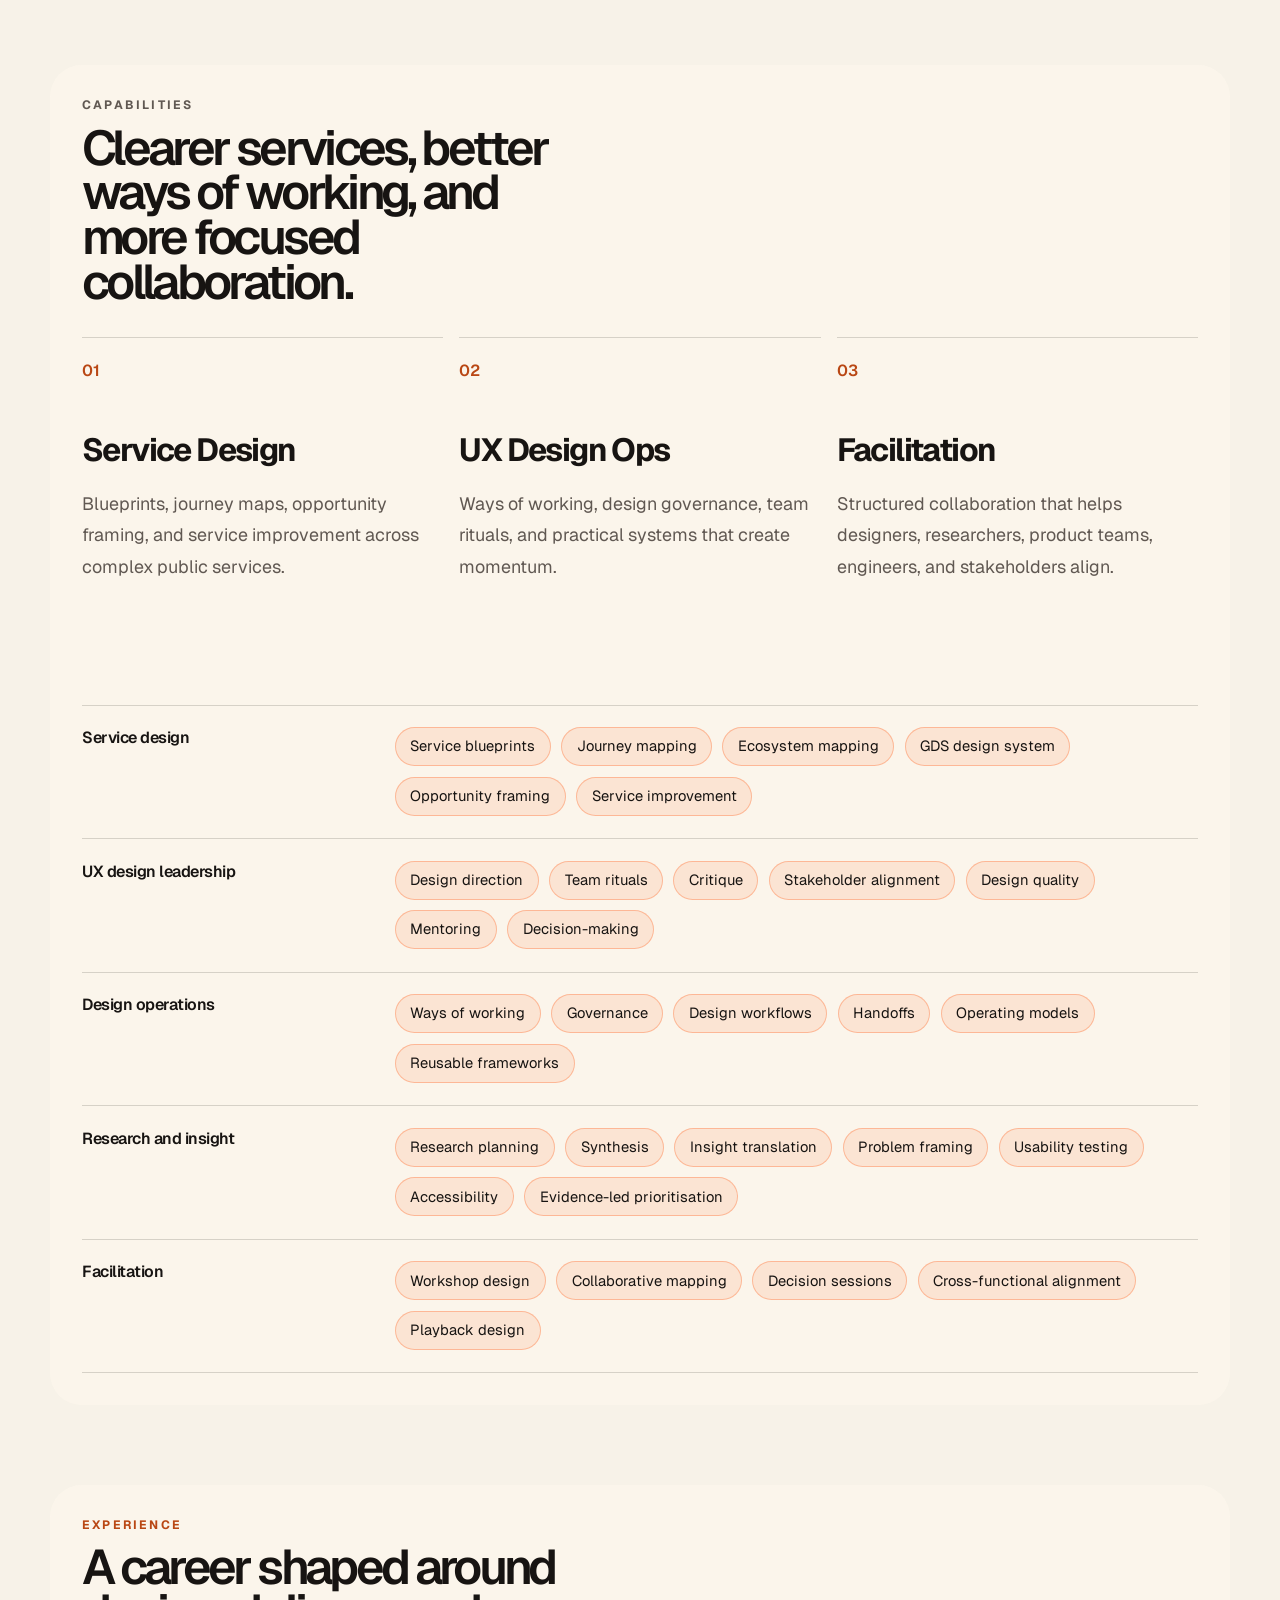
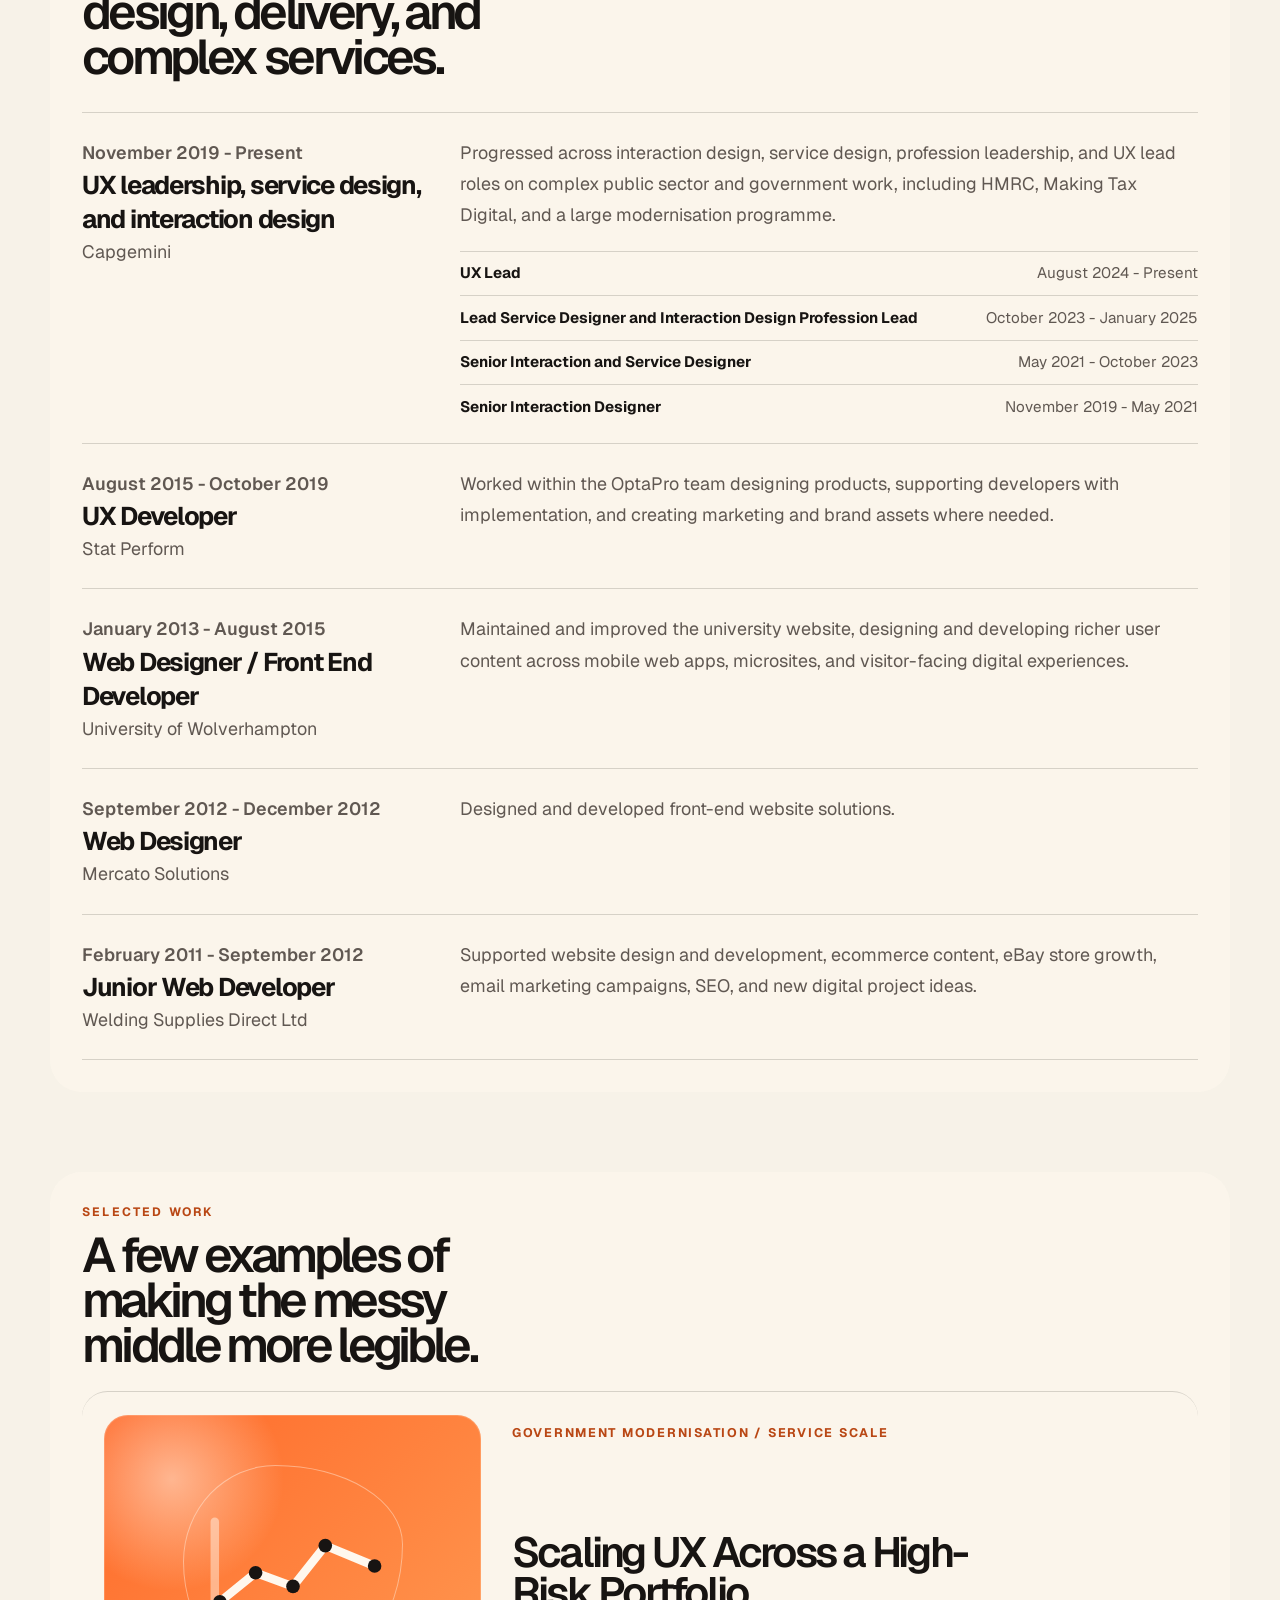
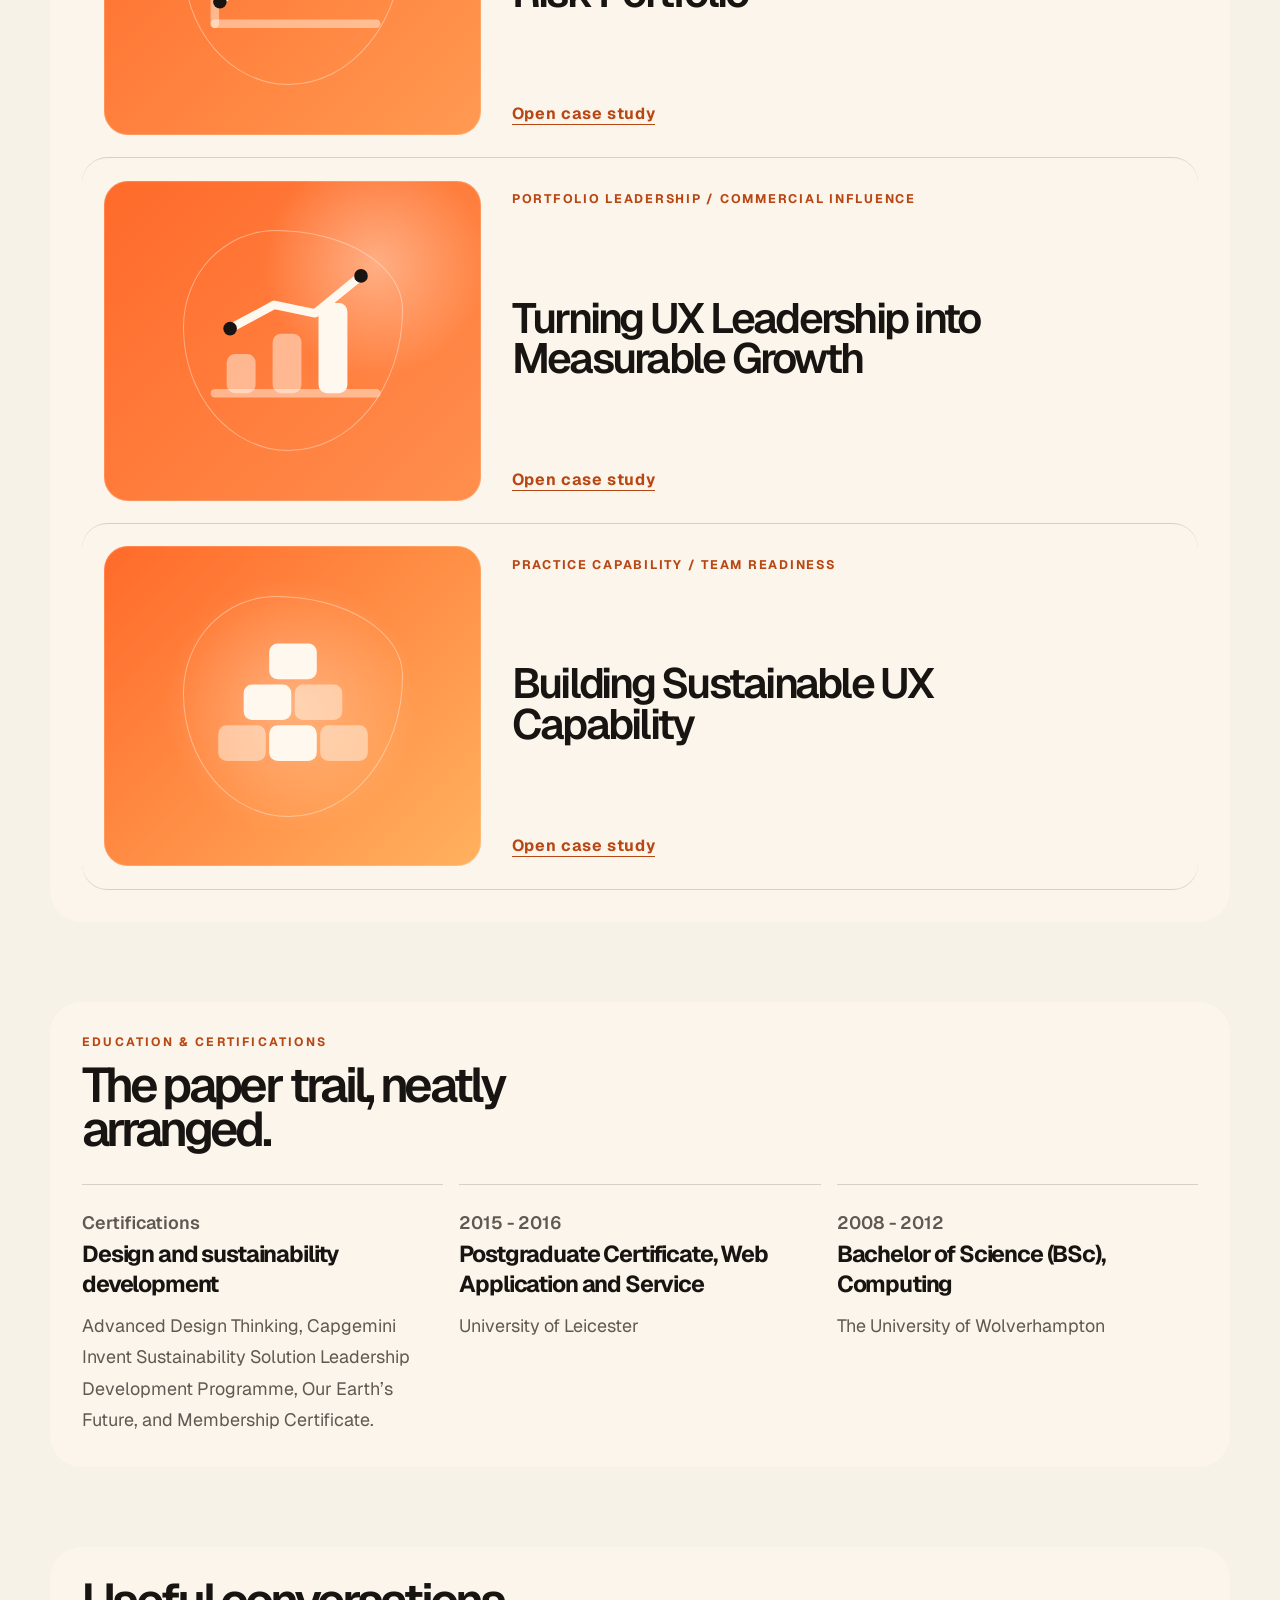
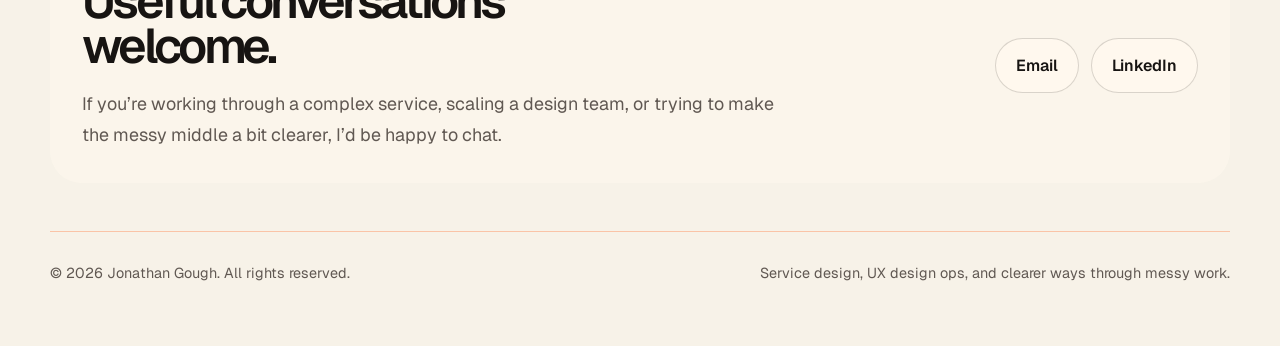
==== commit 31883a07: "Remove deploy test marker" ====
--- a/index.html
+++ b/index.html
@@ -21,7 +21,7 @@
       <div class="site-header-inner">
         <a class="brand" href="#top" aria-label="Jon Gough home">
           <span class="brand-blob" aria-hidden="true"></span>
-          <span>Jon Gough TEST</span>
+          <span>Jon Gough</span>
         </a>
         <button class="menu-toggle" type="button" aria-expanded="false" aria-controls="site-nav">
           <span class="menu-label">Menu</span>
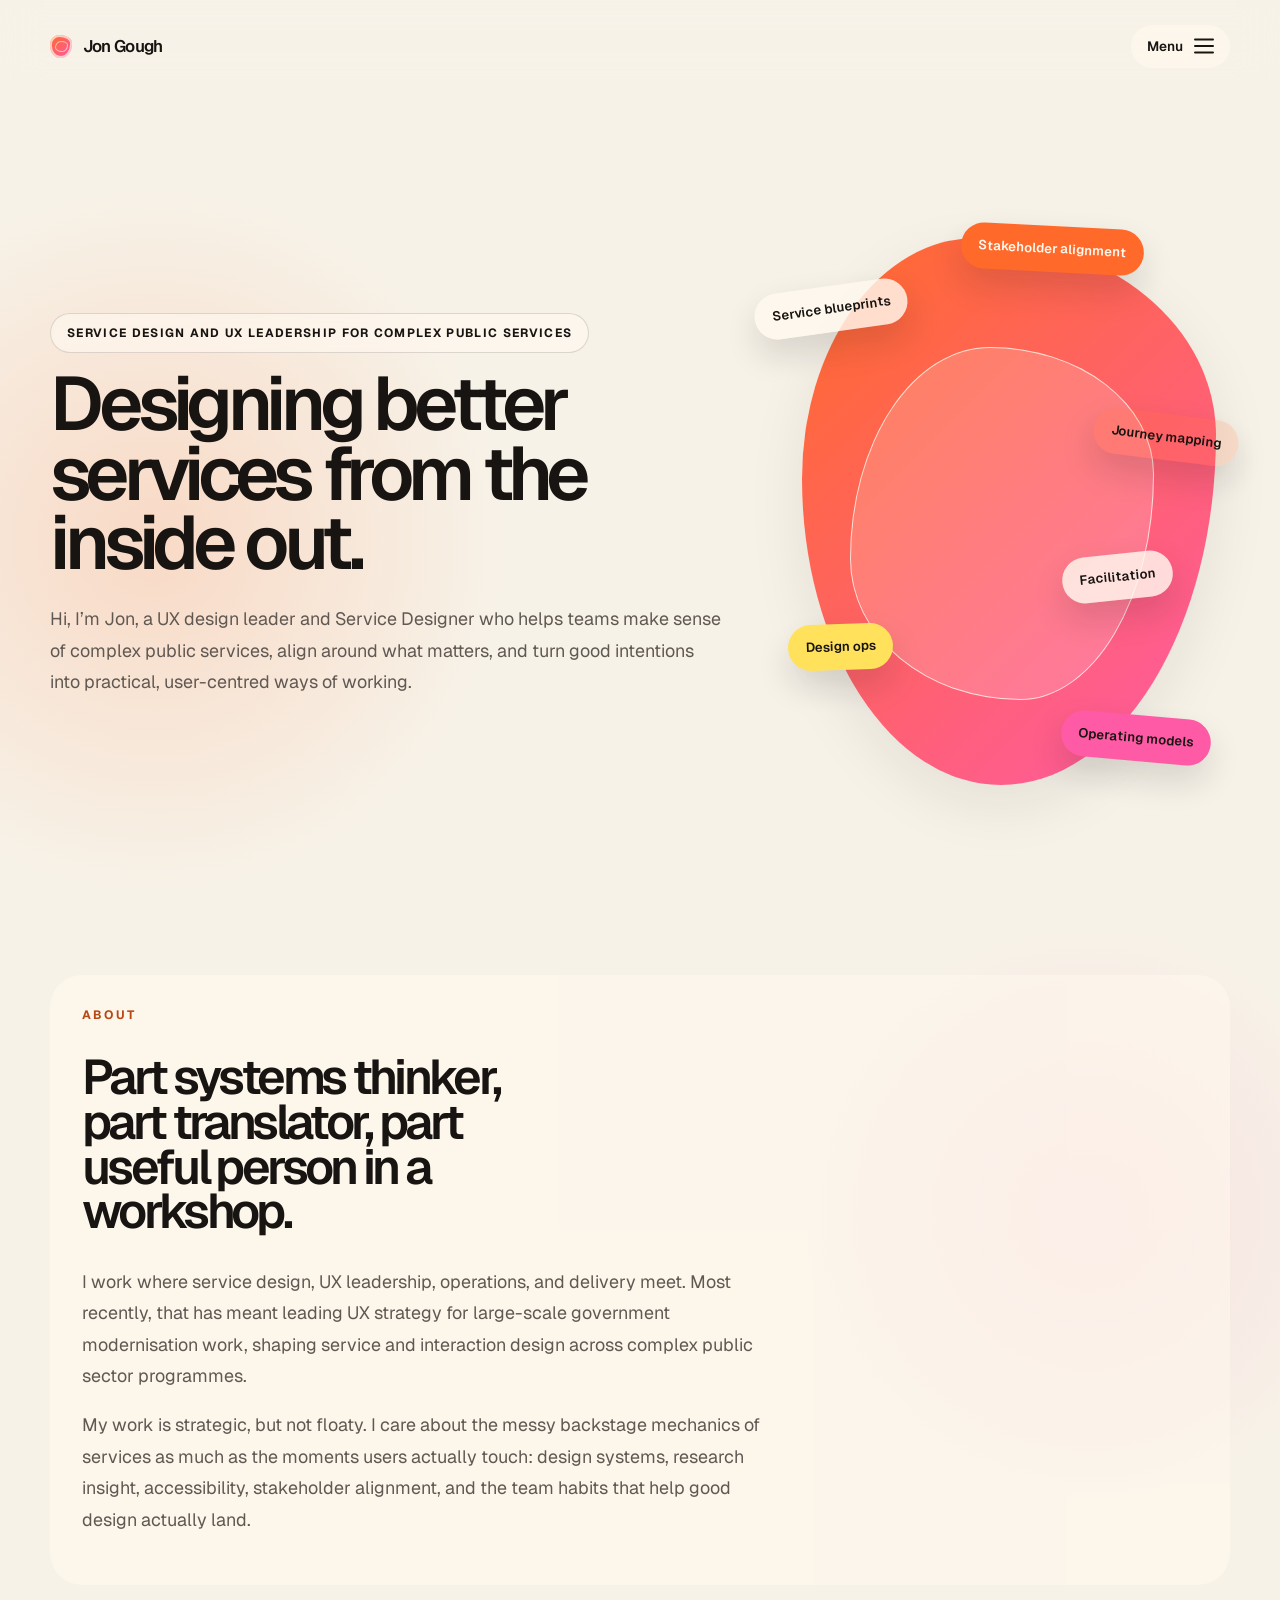
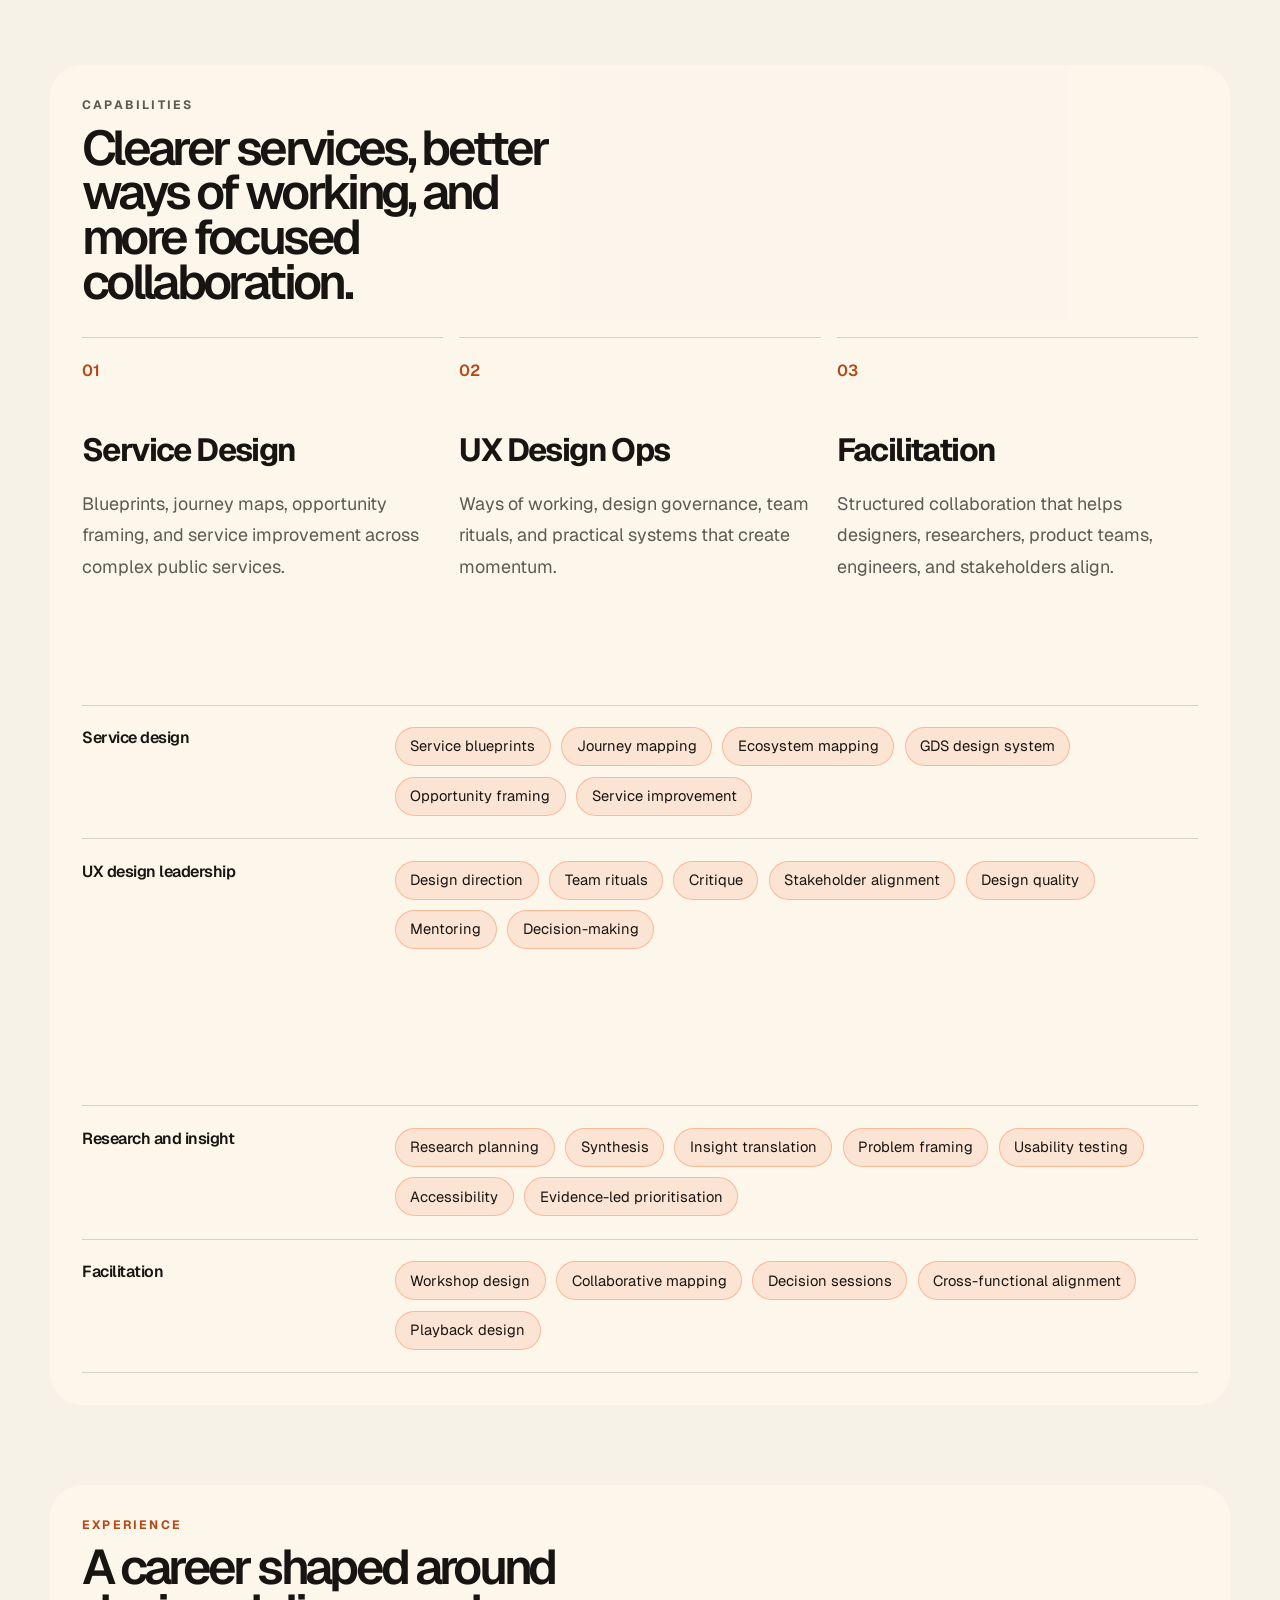
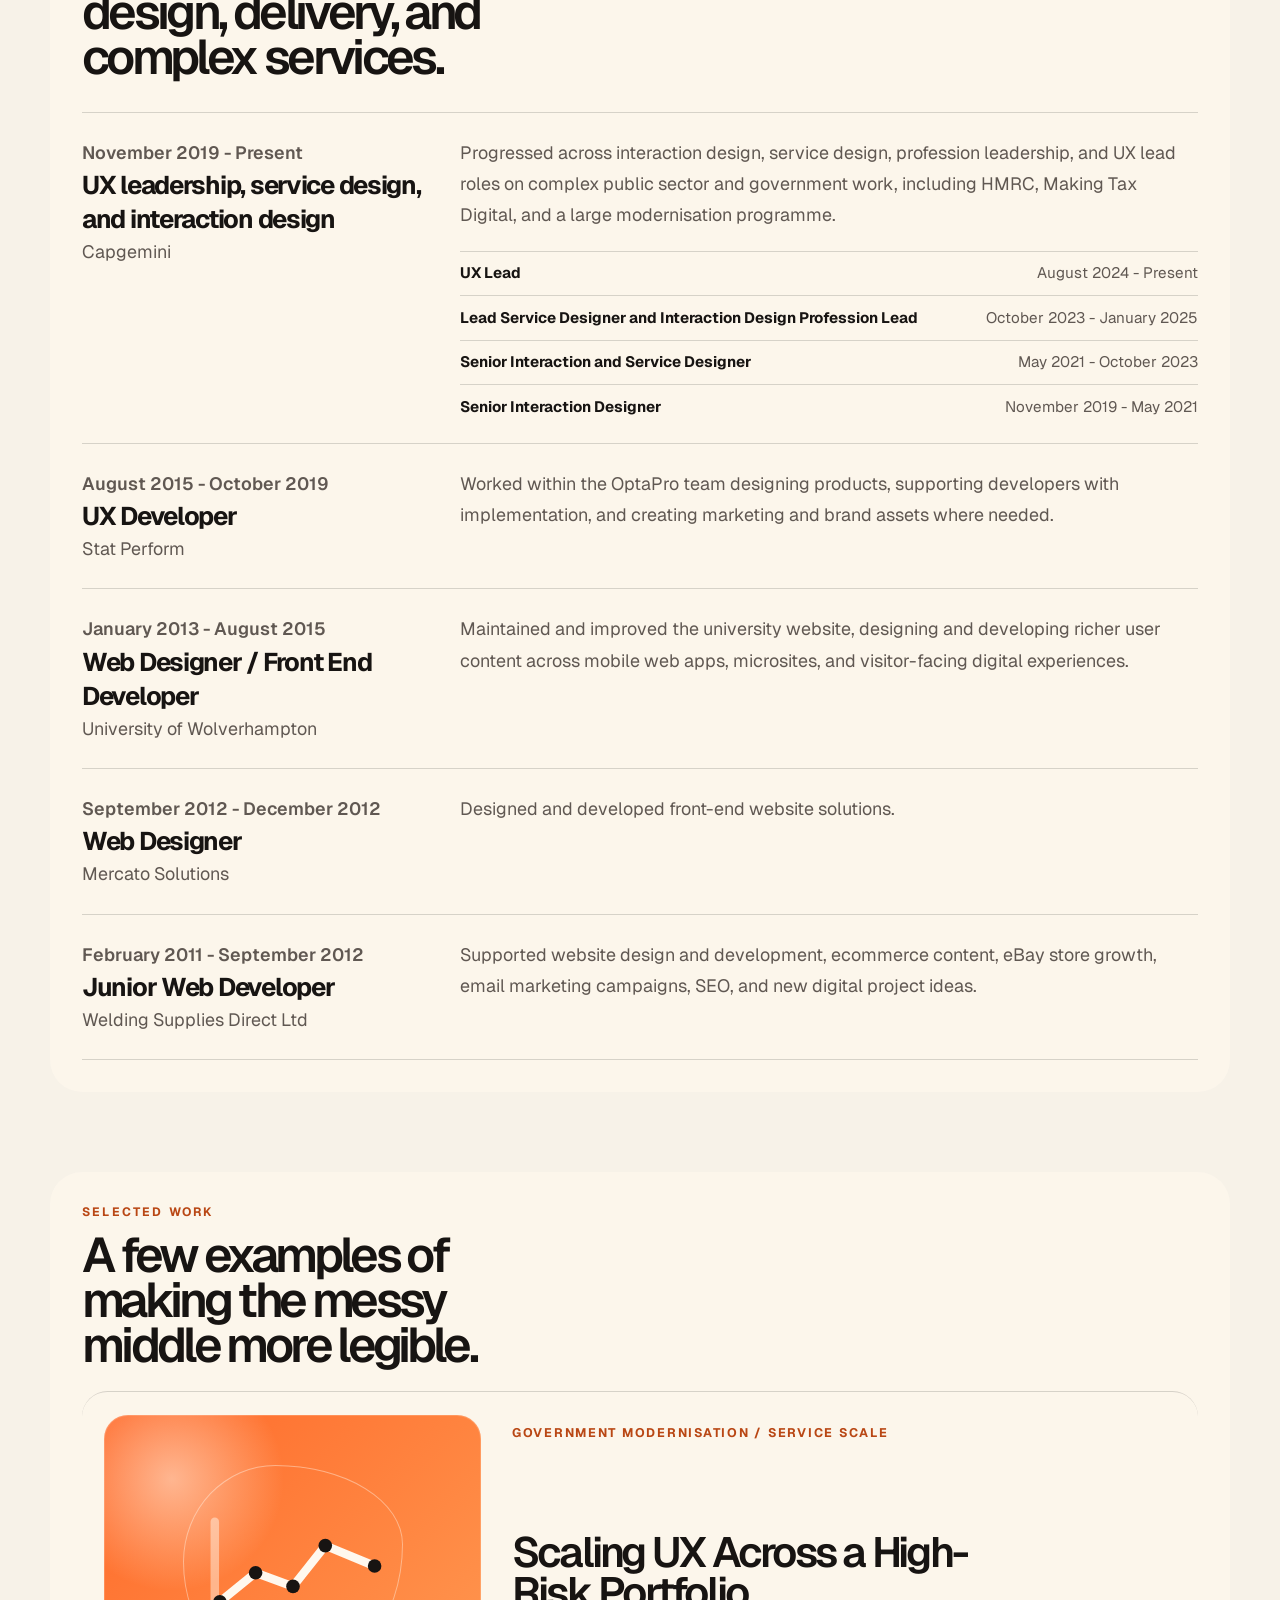
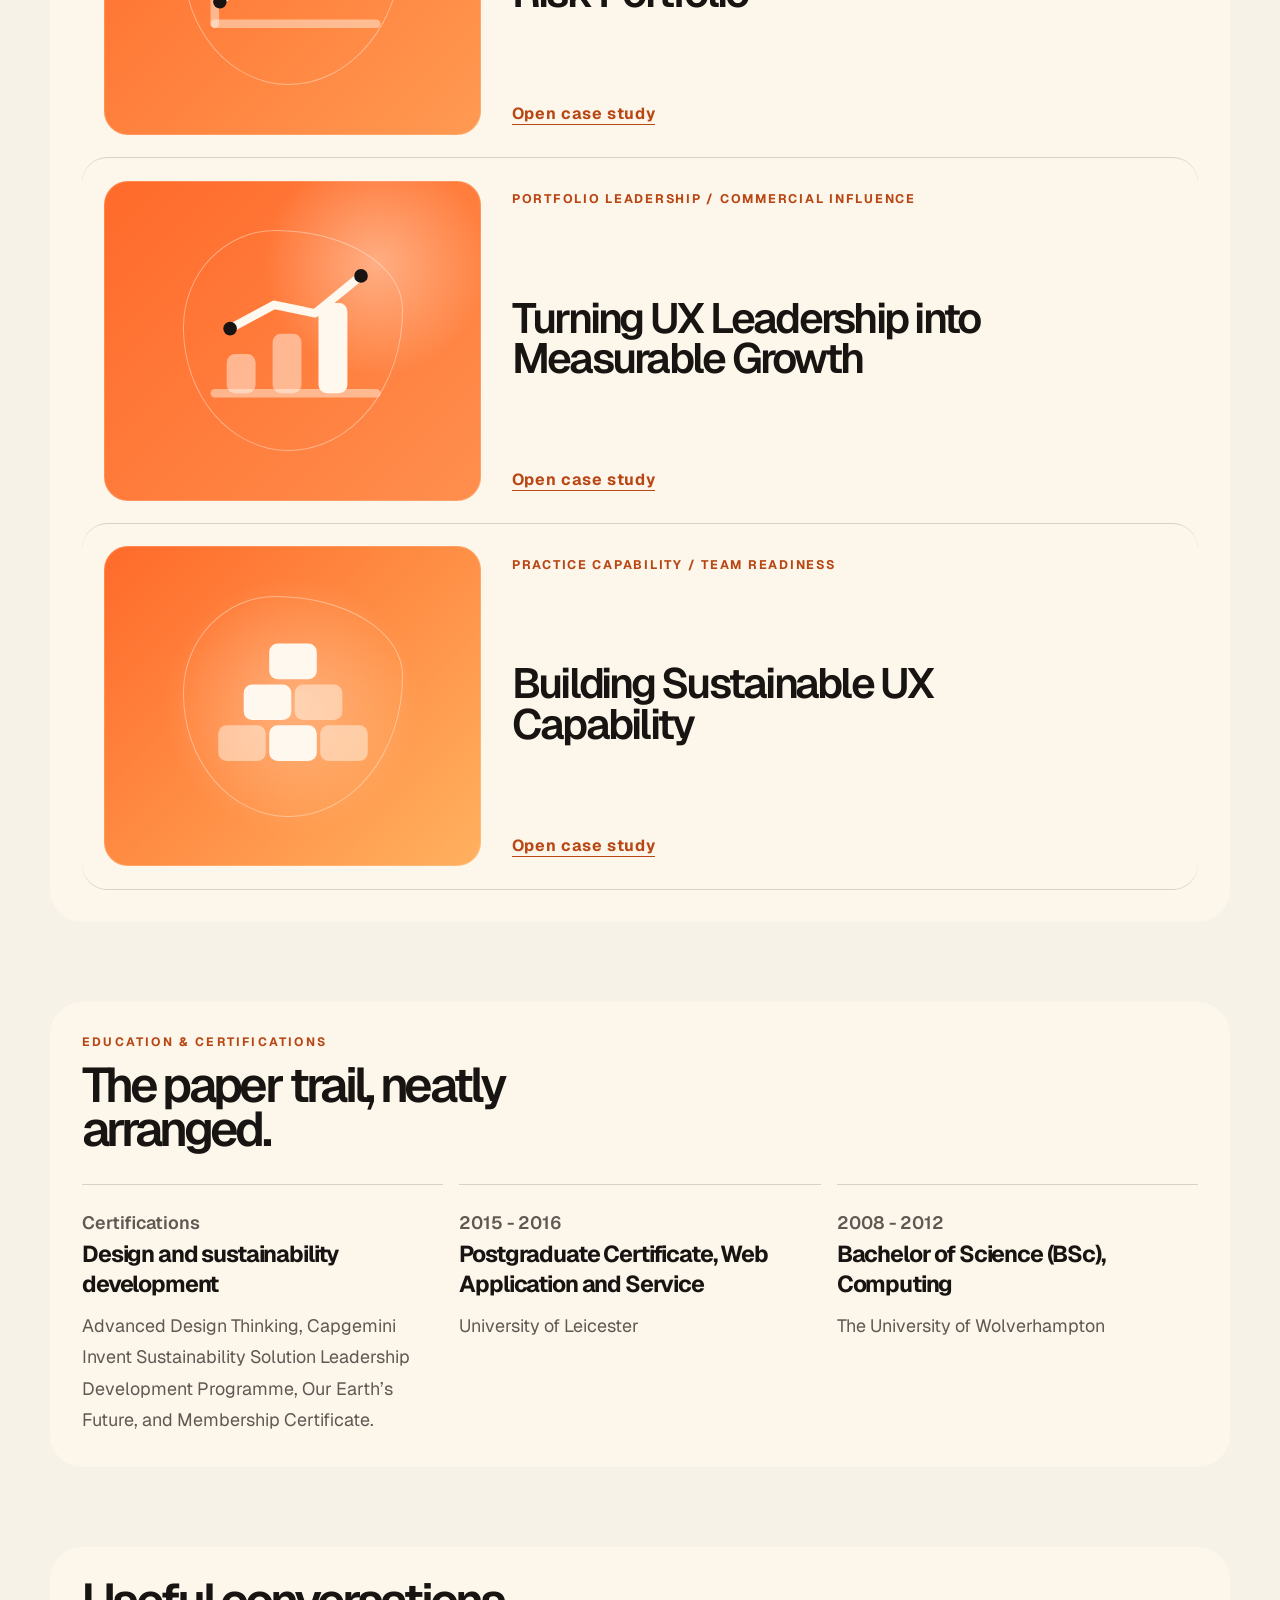
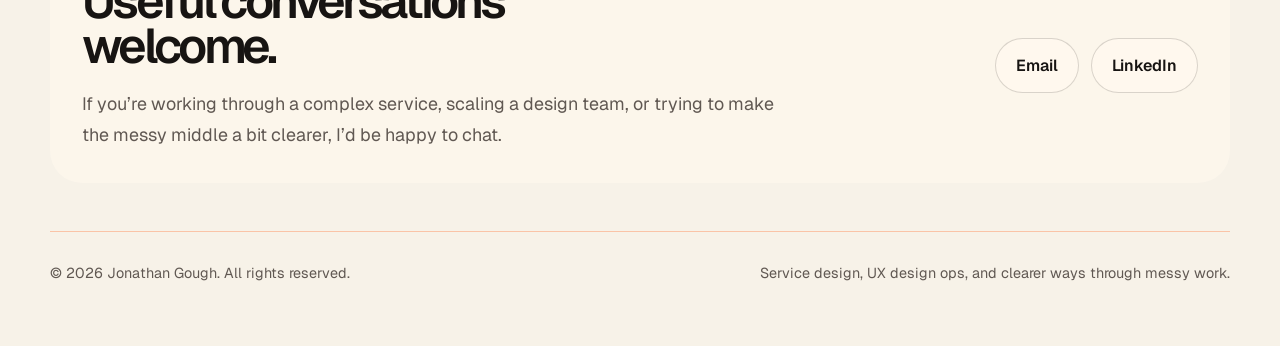
==== commit 406f42c3: "Add scroll reveal animations" ====
--- a/index.html
+++ b/index.html
@@ -14,7 +14,7 @@
       href="https://fonts.googleapis.com/css2?family=Geist:wght@300;400;500;600;700&amp;display=swap"
       rel="stylesheet"
     />
-    <link rel="stylesheet" href="styles.css?v=20260421" />
+    <link rel="stylesheet" href="styles.css?v=20260421-animations" />
   </head>
   <body>
     <header class="site-header">
@@ -60,7 +60,7 @@
         </div>
       </section>
 
-      <section class="about-section" id="about">
+      <section class="about-section" id="about" data-reveal>
         <div class="about-inner">
           <p class="eyebrow">About</p>
           <h2>Part systems thinker, part translator, part useful person in a workshop.</h2>
@@ -81,24 +81,24 @@
         </div>
       </section>
 
-      <section class="capabilities-section" id="skills">
+      <section class="capabilities-section" id="skills" data-reveal>
         <div class="section-heading">
           <p class="eyebrow">Capabilities</p>
           <h2>Clearer services, better ways of working, and more focused collaboration.</h2>
         </div>
 
         <div class="capability-summary">
-          <article>
+          <article data-reveal>
             <span>01</span>
             <h3>Service Design</h3>
             <p>Blueprints, journey maps, opportunity framing, and service improvement across complex public services.</p>
           </article>
-          <article>
+          <article data-reveal>
             <span>02</span>
             <h3>UX Design Ops</h3>
             <p>Ways of working, design governance, team rituals, and practical systems that create momentum.</p>
           </article>
-          <article>
+          <article data-reveal>
             <span>03</span>
             <h3>Facilitation</h3>
             <p>Structured collaboration that helps designers, researchers, product teams, engineers, and stakeholders align.</p>
@@ -106,7 +106,7 @@
         </div>
 
         <div class="skills-list" aria-label="Skills grouped by area">
-          <div class="skills-group">
+          <div class="skills-group" data-reveal>
             <h3>Service design</h3>
             <div class="skill-tags">
               <span>Service blueprints</span>
@@ -117,7 +117,7 @@
               <span>Service improvement</span>
             </div>
           </div>
-          <div class="skills-group">
+          <div class="skills-group" data-reveal>
             <h3>UX design leadership</h3>
             <div class="skill-tags">
               <span>Design direction</span>
@@ -129,7 +129,7 @@
               <span>Decision-making</span>
             </div>
           </div>
-          <div class="skills-group">
+          <div class="skills-group" data-reveal>
             <h3>Design operations</h3>
             <div class="skill-tags">
               <span>Ways of working</span>
@@ -140,7 +140,7 @@
               <span>Reusable frameworks</span>
             </div>
           </div>
-          <div class="skills-group">
+          <div class="skills-group" data-reveal>
             <h3>Research and insight</h3>
             <div class="skill-tags">
               <span>Research planning</span>
@@ -152,7 +152,7 @@
               <span>Evidence-led prioritisation</span>
             </div>
           </div>
-          <div class="skills-group">
+          <div class="skills-group" data-reveal>
             <h3>Facilitation</h3>
             <div class="skill-tags">
               <span>Workshop design</span>
@@ -165,14 +165,14 @@
         </div>
       </section>
 
-      <section class="experience-section" id="experience">
+      <section class="experience-section" id="experience" data-reveal>
         <div class="section-heading">
           <p class="eyebrow">Experience</p>
           <h2>A career shaped around design, delivery, and complex services.</h2>
         </div>
 
         <div class="experience-list">
-          <article class="experience-item">
+          <article class="experience-item" data-reveal>
             <div>
               <p class="experience-date">November 2019 - Present</p>
               <h3>UX leadership, service design, and interaction design</h3>
@@ -194,7 +194,7 @@
             </div>
           </article>
 
-          <article class="experience-item">
+          <article class="experience-item" data-reveal>
             <div>
               <p class="experience-date">August 2015 - October 2019</p>
               <h3>UX Developer</h3>
@@ -207,7 +207,7 @@
             </p>
           </article>
 
-          <article class="experience-item">
+          <article class="experience-item" data-reveal>
             <div>
               <p class="experience-date">January 2013 - August 2015</p>
               <h3>Web Designer / Front End Developer</h3>
@@ -220,7 +220,7 @@
             </p>
           </article>
 
-          <article class="experience-item">
+          <article class="experience-item" data-reveal>
             <div>
               <p class="experience-date">September 2012 - December 2012</p>
               <h3>Web Designer</h3>
@@ -231,7 +231,7 @@
             </p>
           </article>
 
-          <article class="experience-item">
+          <article class="experience-item" data-reveal>
             <div>
               <p class="experience-date">February 2011 - September 2012</p>
               <h3>Junior Web Developer</h3>
@@ -246,14 +246,14 @@
         </div>
       </section>
 
-      <section class="work-section" id="work">
+      <section class="work-section" id="work" data-reveal>
         <div class="section-heading">
           <p class="eyebrow">Selected work</p>
           <h2>A few examples of making the messy middle more legible.</h2>
         </div>
 
         <div class="work-list">
-          <article class="work-card">
+          <article class="work-card" data-reveal>
             <a href="projects/service-blueprint.html" aria-label="Open Scaling UX portfolio case study">
               <div class="work-visual visual-chart" aria-hidden="true">
                 <svg viewBox="0 0 320 220">
@@ -275,7 +275,7 @@
             </a>
           </article>
 
-          <article class="work-card">
+          <article class="work-card" data-reveal>
             <a href="projects/design-ops.html" aria-label="Open UX account growth case study">
               <div class="work-visual visual-bars" aria-hidden="true">
                 <svg viewBox="0 0 320 220">
@@ -296,7 +296,7 @@
             </a>
           </article>
 
-          <article class="work-card">
+          <article class="work-card" data-reveal>
             <a href="projects/journey-redesign.html" aria-label="Open UX capability case study">
               <div class="work-visual visual-blocks" aria-hidden="true">
                 <svg viewBox="0 0 320 220">
@@ -318,14 +318,14 @@
         </div>
       </section>
 
-      <section class="education-section" id="education">
+      <section class="education-section" id="education" data-reveal>
         <div class="section-heading">
           <p class="eyebrow">Education &amp; certifications</p>
           <h2>The paper trail, neatly arranged.</h2>
         </div>
 
         <div class="education-list">
-          <article class="education-item">
+          <article class="education-item" data-reveal>
             <div>
               <p class="education-date">Certifications</p>
               <h3>Design and sustainability development</h3>
@@ -333,7 +333,7 @@
             </div>
           </article>
 
-          <article class="education-item">
+          <article class="education-item" data-reveal>
             <div>
               <p class="education-date">2015 - 2016</p>
               <h3>Postgraduate Certificate, Web Application and Service</h3>
@@ -341,7 +341,7 @@
             </div>
           </article>
 
-          <article class="education-item">
+          <article class="education-item" data-reveal>
             <div>
               <p class="education-date">2008 - 2012</p>
               <h3>Bachelor of Science (BSc), Computing</h3>
@@ -351,7 +351,7 @@
         </div>
       </section>
 
-      <section class="contact-section" id="contact">
+      <section class="contact-section" id="contact" data-reveal>
         <div class="contact-copy">
           <h2>Useful conversations welcome.</h2>
           <p>
@@ -391,6 +391,8 @@
           siteNav.classList.remove("is-open");
         }
       });
+
     </script>
+    <script src="script.js?v=20260421-animations"></script>
   </body>
 </html>
--- a/styles.css
+++ b/styles.css
@@ -45,6 +45,20 @@
   padding-bottom: 4rem;
 }
 
+[data-reveal] {
+  opacity: 0;
+  transform: translateY(1.35rem);
+  transition:
+    opacity 620ms ease,
+    transform 620ms cubic-bezier(0.2, 0.72, 0.22, 1);
+  transition-delay: var(--reveal-delay, 0ms);
+}
+
+[data-reveal].is-visible {
+  opacity: 1;
+  transform: translateY(0);
+}
+
 .site-header {
   width: 100%;
   padding: 1.4rem 0 0.8rem;
@@ -225,6 +239,23 @@
   line-height: 0.92;
   letter-spacing: -0.075em;
   font-weight: 600;
+}
+
+.hero-copy > *,
+.hero-art {
+  animation: hero-rise 760ms cubic-bezier(0.2, 0.72, 0.22, 1) both;
+}
+
+.hero-copy h1 {
+  animation-delay: 90ms;
+}
+
+.hero-copy p:not(.status-pill) {
+  animation-delay: 180ms;
+}
+
+.hero-art {
+  animation-delay: 260ms;
 }
 
 .hero-copy p:not(.status-pill),
@@ -290,6 +321,7 @@
   font-weight: 600;
   font-size: clamp(0.82rem, 1vw, 0.98rem);
   white-space: nowrap;
+  animation: card-float 5.5s ease-in-out infinite;
 }
 
 .art-card-one {
@@ -303,6 +335,7 @@
   right: -2%;
   background: rgba(255, 106, 42, 0.16);
   transform: rotate(7deg);
+  animation-delay: 420ms;
 }
 
 .art-card-three {
@@ -310,6 +343,7 @@
   left: 7%;
   background: var(--yellow);
   transform: rotate(-2deg);
+  animation-delay: 780ms;
 }
 
 .art-card-four {
@@ -317,6 +351,7 @@
   right: 12%;
   background: rgba(255, 248, 238, 0.82);
   transform: rotate(-6deg);
+  animation-delay: 1120ms;
 }
 
 .art-card-five {
@@ -324,6 +359,7 @@
   right: 4%;
   background: var(--pink);
   transform: rotate(5deg);
+  animation-delay: 1460ms;
 }
 
 .art-card-six {
@@ -332,6 +368,50 @@
   background: var(--orange);
   color: var(--cream);
   transform: rotate(3deg);
+  animation-delay: 1800ms;
+}
+
+@keyframes hero-rise {
+  from {
+    opacity: 0;
+    transform: translateY(1rem);
+  }
+
+  to {
+    opacity: 1;
+    transform: translateY(0);
+  }
+}
+
+@keyframes card-float {
+  0%,
+  100% {
+    translate: 0 0;
+  }
+
+  50% {
+    translate: 0 -0.45rem;
+  }
+}
+
+@media (prefers-reduced-motion: reduce) {
+  html {
+    scroll-behavior: auto;
+  }
+
+  *,
+  *::before,
+  *::after {
+    animation-duration: 1ms !important;
+    animation-iteration-count: 1 !important;
+    scroll-behavior: auto !important;
+    transition-duration: 1ms !important;
+  }
+
+  [data-reveal] {
+    opacity: 1;
+    transform: none;
+  }
 }
 
 .section-heading {
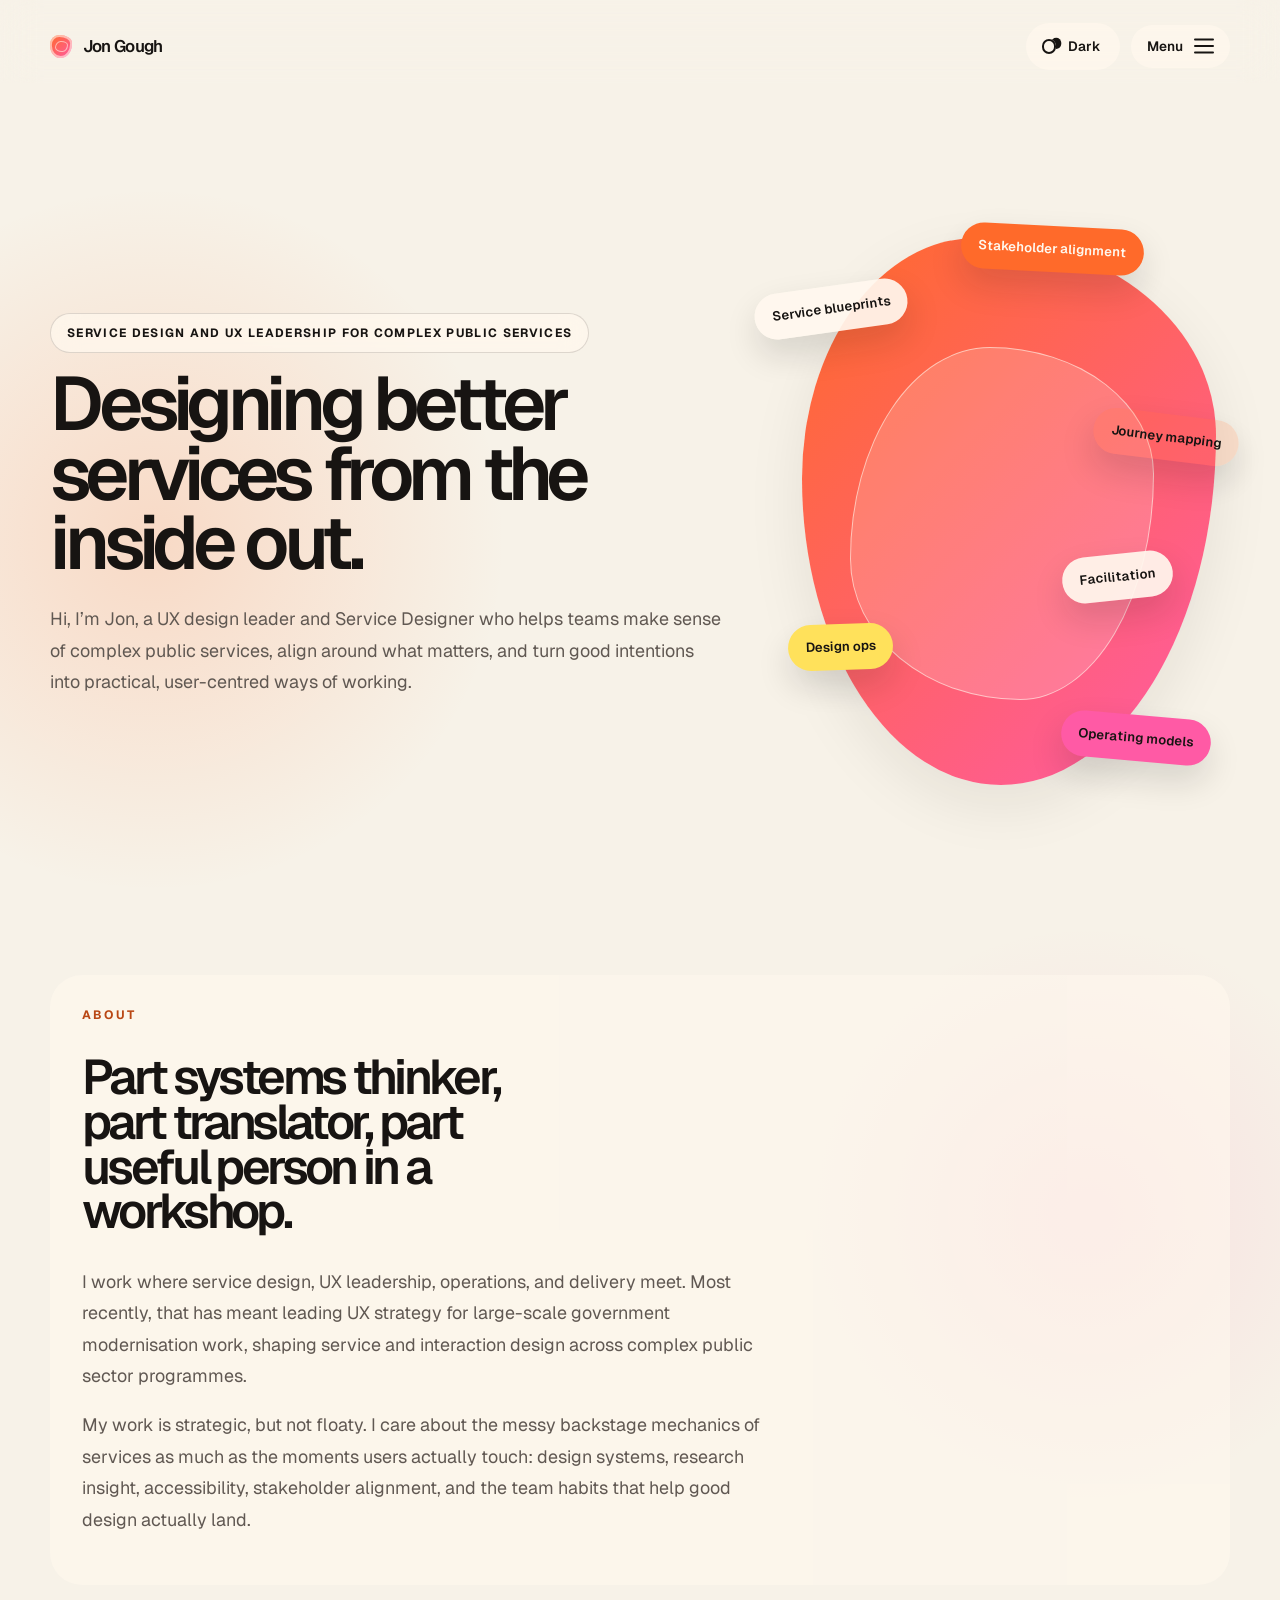
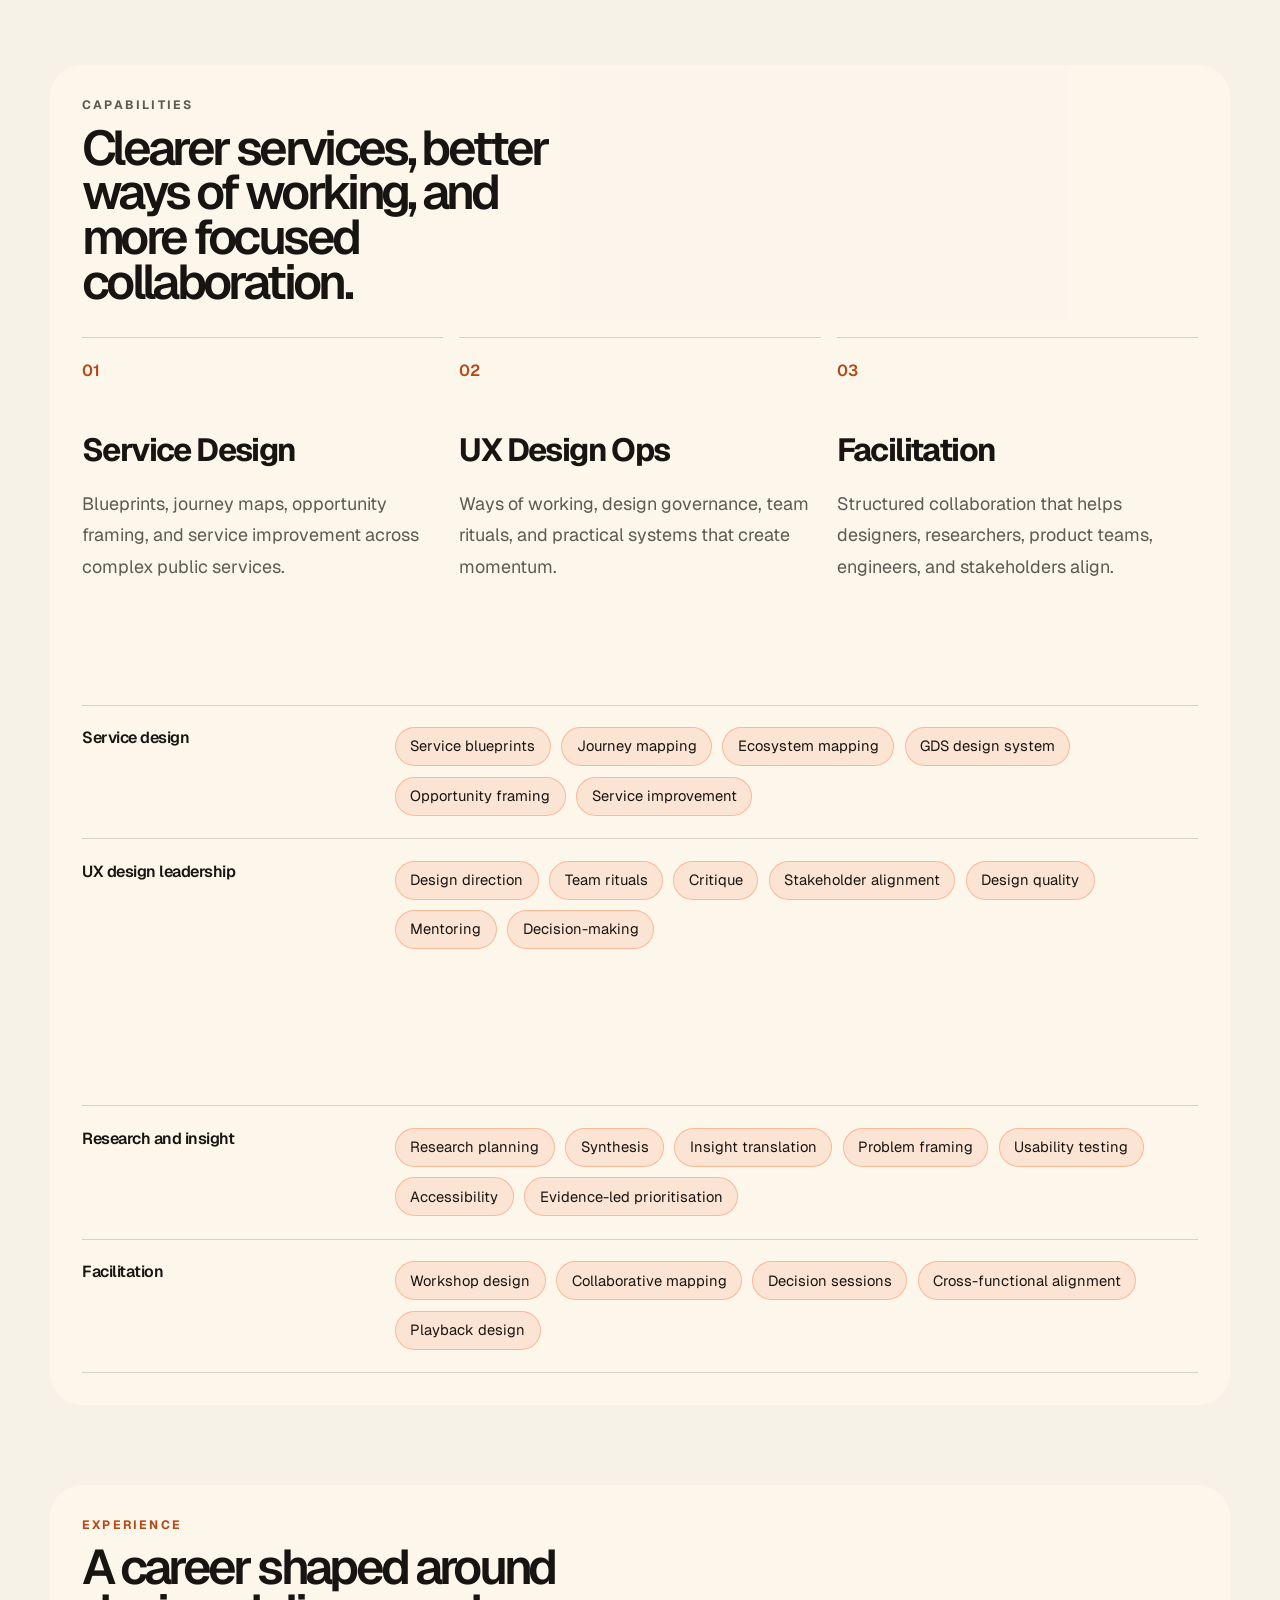
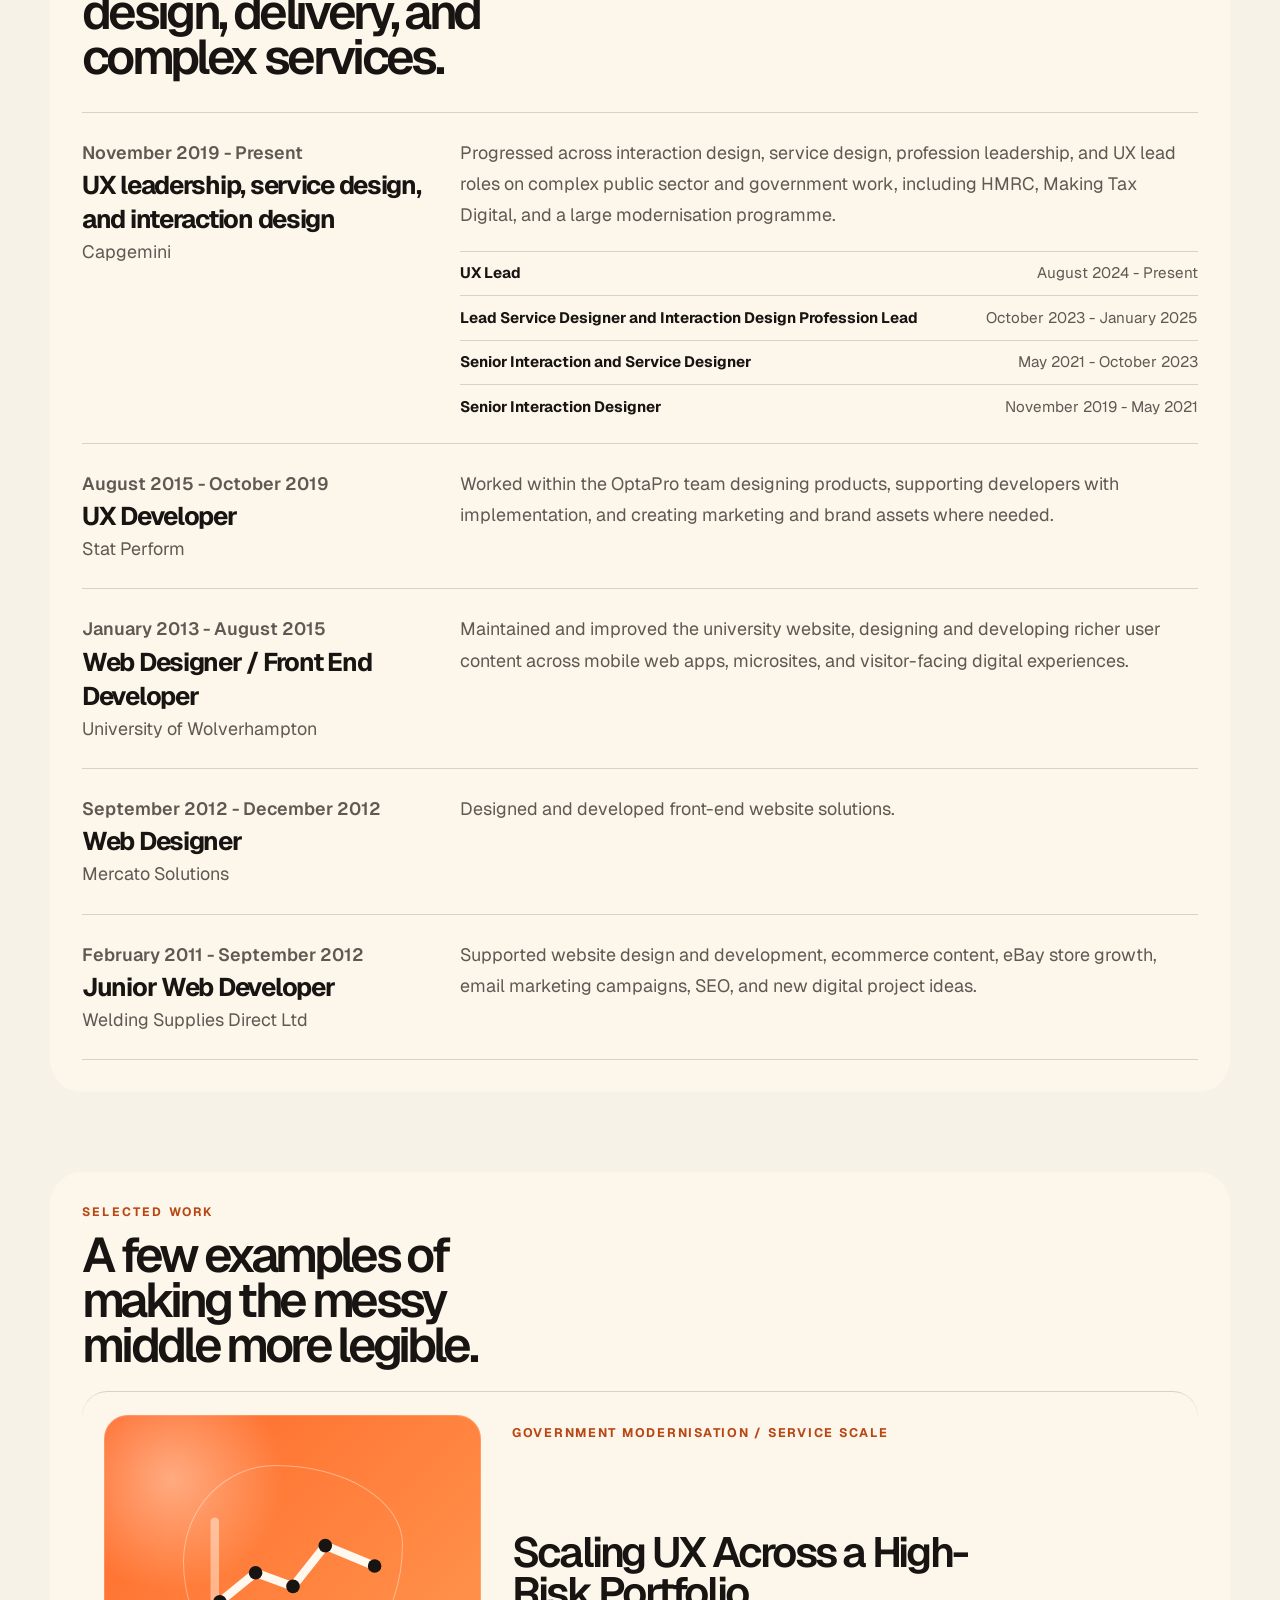
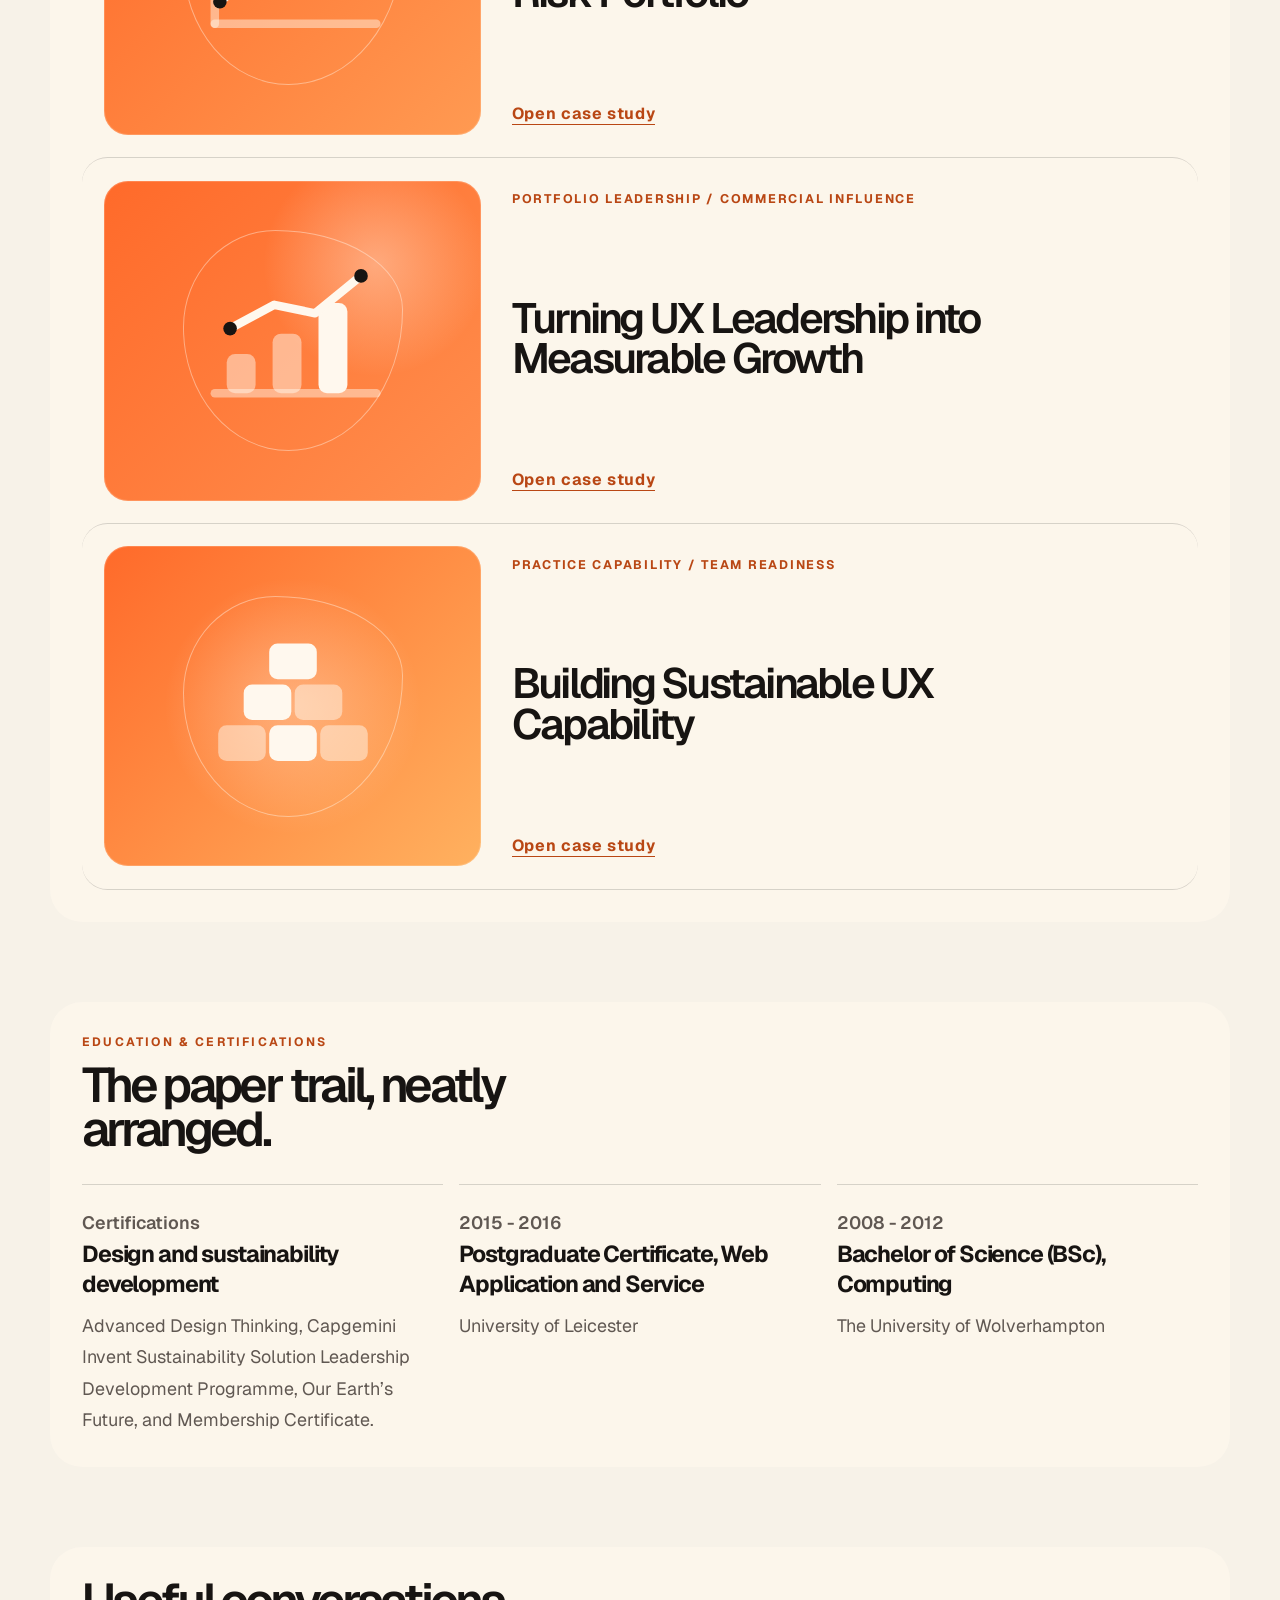
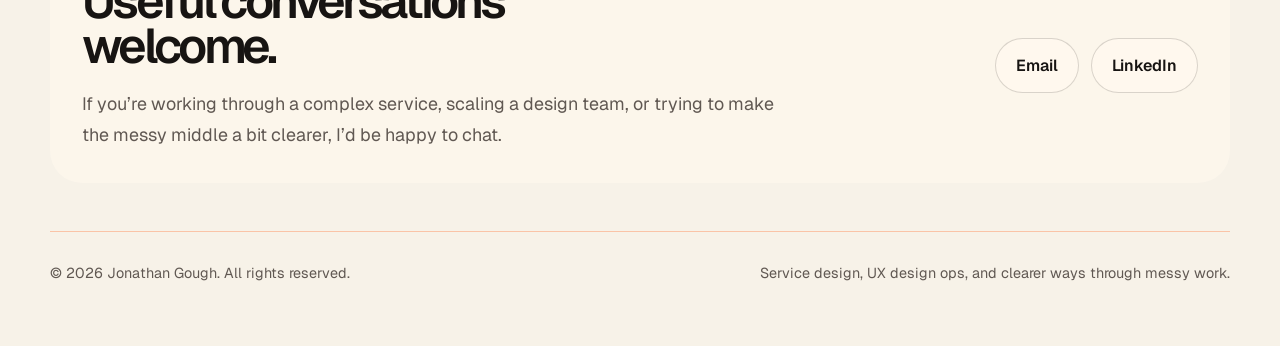
==== commit 361211b6: "Add dark mode toggle" ====
--- a/index.html
+++ b/index.html
@@ -8,13 +8,20 @@
       name="description"
       content="Jonathan Gough is a Service Designer and UX Design Ops specialist helping teams make complex services clearer, calmer, and more human."
     />
+    <script>
+      try {
+        document.documentElement.dataset.theme = localStorage.getItem("theme") || "light";
+      } catch {
+        document.documentElement.dataset.theme = "light";
+      }
+    </script>
     <link rel="preconnect" href="https://fonts.googleapis.com" />
     <link rel="preconnect" href="https://fonts.gstatic.com" crossorigin />
     <link
       href="https://fonts.googleapis.com/css2?family=Geist:wght@300;400;500;600;700&amp;display=swap"
       rel="stylesheet"
     />
-    <link rel="stylesheet" href="styles.css?v=20260421-animations" />
+    <link rel="stylesheet" href="styles.css?v=20260421-theme" />
   </head>
   <body>
     <header class="site-header">
@@ -23,10 +30,16 @@
           <span class="brand-blob" aria-hidden="true"></span>
           <span>Jon Gough</span>
         </a>
-        <button class="menu-toggle" type="button" aria-expanded="false" aria-controls="site-nav">
-          <span class="menu-label">Menu</span>
-          <span class="menu-icon" aria-hidden="true"></span>
-        </button>
+        <div class="header-actions">
+          <button class="theme-toggle" type="button" aria-label="Switch to dark mode">
+            <span class="theme-icon" aria-hidden="true"></span>
+            <span class="theme-label">Dark</span>
+          </button>
+          <button class="menu-toggle" type="button" aria-expanded="false" aria-controls="site-nav">
+            <span class="menu-label">Menu</span>
+            <span class="menu-icon" aria-hidden="true"></span>
+          </button>
+        </div>
         <nav class="site-nav" id="site-nav" aria-label="Primary navigation">
           <a href="#about">About</a>
           <a href="#skills">Capabilities</a>
@@ -393,6 +406,6 @@
       });
 
     </script>
-    <script src="script.js?v=20260421-animations"></script>
+    <script src="script.js?v=20260421-theme"></script>
   </body>
 </html>
--- a/styles.css
+++ b/styles.css
@@ -11,7 +11,33 @@
   --pink: #ff5aa5;
   --yellow: #ffe15b;
   --soft: rgba(255, 248, 238, 0.58);
+  --surface: rgba(255, 248, 238, 0.78);
+  --surface-soft: rgba(255, 248, 238, 0.62);
+  --surface-strong: rgba(255, 248, 238, 0.92);
+  --surface-card: rgba(255, 248, 238, 0.54);
+  --surface-menu: rgba(255, 248, 238, 0.9);
+  --cream-line: rgba(255, 248, 238, 0.58);
   --shadow: 0 20px 60px rgba(23, 20, 18, 0.08);
+}
+
+:root[data-theme="dark"] {
+  color-scheme: dark;
+  --paper: #17110f;
+  --ink: #fff3e7;
+  --muted: #cbbcaf;
+  --line: rgba(255, 243, 231, 0.18);
+  --cream: #fff3e7;
+  --orange-strong: #ffb086;
+  --orange-soft: rgba(255, 106, 42, 0.18);
+  --orange-line: rgba(255, 106, 42, 0.5);
+  --soft: rgba(255, 243, 231, 0.07);
+  --surface: rgba(38, 29, 25, 0.78);
+  --surface-soft: rgba(38, 29, 25, 0.7);
+  --surface-strong: rgba(44, 34, 29, 0.94);
+  --surface-card: rgba(255, 243, 231, 0.06);
+  --surface-menu: rgba(27, 20, 17, 0.94);
+  --cream-line: rgba(255, 243, 231, 0.36);
+  --shadow: 0 20px 60px rgba(0, 0, 0, 0.28);
 }
 
 * {
@@ -32,6 +58,7 @@
     radial-gradient(circle at 12% 8%, rgba(255, 106, 42, 0.18), transparent 22rem),
     radial-gradient(circle at 85% 18%, rgba(255, 90, 165, 0.12), transparent 18rem),
     var(--paper);
+  transition: background 220ms ease, color 220ms ease;
 }
 
 a {
@@ -76,6 +103,12 @@
   width: min(1180px, calc(100% - 2rem));
   margin: 0 auto;
   position: relative;
+}
+
+.header-actions {
+  display: inline-flex;
+  align-items: center;
+  gap: 0.65rem;
 }
 
 .brand {
@@ -96,7 +129,7 @@
   height: 1.4rem;
   border-radius: 42% 58% 52% 48% / 44% 36% 64% 56%;
   background: linear-gradient(135deg, var(--orange), var(--pink));
-  box-shadow: inset 0 0 0 0.12rem rgba(255, 248, 238, 0.7);
+  box-shadow: inset 0 0 0 0.12rem var(--cream-line);
   position: relative;
 }
 
@@ -104,7 +137,7 @@
   content: "";
   position: absolute;
   inset: 0.34rem 0.26rem 0.32rem 0.3rem;
-  border: 1px solid rgba(255, 248, 238, 0.58);
+  border: 1px solid var(--cream-line);
   border-radius: 46% 54% 44% 56% / 60% 36% 64% 40%;
 }
 
@@ -117,7 +150,7 @@
   min-width: min(18rem, calc(100vw - 2rem));
   padding: 0.7rem;
   border-radius: 1.5rem;
-  background: rgba(255, 248, 238, 0.9);
+  background: var(--surface-menu);
   box-shadow: var(--shadow);
   opacity: 0;
   pointer-events: none;
@@ -135,7 +168,7 @@
 .status-pill,
 .contact-actions a {
   border-radius: 999px;
-  background: rgba(255, 248, 238, 0.66);
+  background: var(--surface);
   backdrop-filter: blur(14px);
 }
 
@@ -153,14 +186,15 @@
   transform: translateX(0.25rem);
 }
 
-.menu-toggle {
+.menu-toggle,
+.theme-toggle {
   display: inline-flex;
   align-items: center;
   gap: 0.7rem;
   padding: 0.8rem 1rem;
   border: 0;
   border-radius: 999px;
-  background: rgba(255, 248, 238, 0.78);
+  background: var(--surface);
   color: var(--ink);
   font: inherit;
   font-size: 0.85rem;
@@ -172,10 +206,29 @@
 }
 
 .menu-toggle:hover,
-.menu-toggle:focus-visible {
+.menu-toggle:focus-visible,
+.theme-toggle:hover,
+.theme-toggle:focus-visible {
   background: var(--ink);
   color: var(--paper);
   transform: translateY(-1px);
+}
+
+.theme-toggle {
+  min-height: 2.9rem;
+}
+
+.theme-label {
+  min-width: 2.3rem;
+  text-align: left;
+}
+
+.theme-icon {
+  width: 0.9rem;
+  aspect-ratio: 1;
+  border: 2px solid currentColor;
+  border-radius: 999px;
+  box-shadow: 0.45rem -0.2rem 0 -0.12rem currentColor;
 }
 
 .menu-icon,
@@ -306,9 +359,9 @@
   content: "";
   position: absolute;
   inset: 24% 16% 18% 20%;
-  border: 1px solid rgba(255, 248, 238, 0.8);
+  border: 1px solid var(--cream-line);
   border-radius: 46% 54% 44% 56% / 60% 36% 64% 40%;
-  background: rgba(255, 248, 238, 0.18);
+  background: color-mix(in srgb, var(--cream) 18%, transparent);
 }
 
 .art-card {
@@ -316,7 +369,7 @@
   z-index: 1;
   padding: 0.9rem 1.1rem;
   border-radius: 999px;
-  background: rgba(255, 248, 238, 0.82);
+  background: var(--surface-strong);
   box-shadow: 0 16px 34px rgba(23, 20, 18, 0.14);
   font-weight: 600;
   font-size: clamp(0.82rem, 1vw, 0.98rem);
@@ -349,7 +402,7 @@
 .art-card-four {
   top: 58%;
   right: 12%;
-  background: rgba(255, 248, 238, 0.82);
+  background: var(--surface-strong);
   transform: rotate(-6deg);
   animation-delay: 1120ms;
 }
@@ -460,8 +513,8 @@
 
 .work-card a:hover,
 .work-card a:focus-visible {
-  background: linear-gradient(135deg, rgba(255, 106, 42, 0.12), rgba(255, 248, 238, 0.72));
-  box-shadow: 0 14px 30px rgba(23, 20, 18, 0.07);
+  background: linear-gradient(135deg, var(--orange-soft), var(--surface));
+  box-shadow: var(--shadow);
   transform: translateY(-2px);
 }
 
@@ -479,9 +532,9 @@
   display: grid;
   place-items: center;
   background:
-    radial-gradient(circle at 18% 20%, rgba(255, 248, 238, 0.5), transparent 7rem),
+    radial-gradient(circle at 18% 20%, color-mix(in srgb, var(--cream) 42%, transparent), transparent 7rem),
     linear-gradient(135deg, var(--orange), #ff9a52);
-  box-shadow: inset 0 0 0 1px rgba(255, 248, 238, 0.18);
+  box-shadow: inset 0 0 0 1px color-mix(in srgb, var(--cream) 18%, transparent);
 }
 
 .work-visual::before,
@@ -490,7 +543,7 @@
   position: absolute;
   width: 58%;
   aspect-ratio: 1;
-  border: 1px solid rgba(255, 248, 238, 0.42);
+  border: 1px solid color-mix(in srgb, var(--cream) 42%, transparent);
   border-radius: 42% 58% 52% 48% / 44% 36% 64% 56%;
 }
 
@@ -523,18 +576,18 @@
 }
 
 .symbol-block-muted {
-  fill: rgba(255, 248, 238, 0.48);
+  fill: color-mix(in srgb, var(--cream) 48%, transparent);
 }
 
 .visual-bars {
   background:
-    radial-gradient(circle at 72% 26%, rgba(255, 248, 238, 0.4), transparent 7rem),
+    radial-gradient(circle at 72% 26%, color-mix(in srgb, var(--cream) 36%, transparent), transparent 7rem),
     linear-gradient(135deg, var(--orange), #ff8f4e);
 }
 
 .visual-blocks {
   background:
-    radial-gradient(circle at 50% 50%, rgba(255, 248, 238, 0.32), transparent 8rem),
+    radial-gradient(circle at 50% 50%, color-mix(in srgb, var(--cream) 32%, transparent), transparent 8rem),
     linear-gradient(135deg, var(--orange), #ffb15f);
 }
 
@@ -700,7 +753,7 @@
   padding: 0.7rem 0.9rem;
   border: 1px solid var(--line);
   border-radius: 999px;
-  background: rgba(255, 248, 238, 0.92);
+  background: var(--surface-strong);
   color: var(--ink);
   font-size: 0.92rem;
   line-height: 1;
@@ -863,7 +916,7 @@
 .contact-actions a {
   padding: 1rem 1.25rem;
   border: 1px solid var(--line);
-  background: rgba(255, 248, 238, 0.92);
+  background: var(--surface-strong);
   color: var(--ink);
   font-weight: 600;
 }
@@ -918,15 +971,22 @@
   padding: 1.4rem 0 5rem;
 }
 
+.project-topbar {
+  display: flex;
+  align-items: center;
+  justify-content: space-between;
+  gap: 1rem;
+  margin-bottom: 1rem;
+}
+
 .back-link {
   display: inline-flex;
   align-items: center;
   gap: 0.45rem;
-  margin-bottom: 1rem;
   padding: 0.8rem 1rem;
   border: 1px solid var(--line);
   border-radius: 999px;
-  background: rgba(255, 248, 238, 0.78);
+  background: var(--surface);
   font-weight: 600;
   transition: background 160ms ease, color 160ms ease, transform 160ms ease;
 }
@@ -953,8 +1013,8 @@
   border-radius: 2rem;
   background:
     radial-gradient(circle at 82% 18%, var(--project-accent-soft), transparent 21rem),
-    linear-gradient(135deg, var(--project-accent-soft), rgba(255, 248, 238, 0.86) 46%),
-    rgba(255, 248, 238, 0.78);
+    linear-gradient(135deg, var(--project-accent-soft), var(--surface) 46%),
+    var(--surface);
   overflow: hidden;
   position: relative;
   isolation: isolate;
@@ -980,7 +1040,7 @@
   top: clamp(4rem, 12vw, 9rem);
   width: clamp(6rem, 13vw, 11rem);
   aspect-ratio: 1;
-  border: 1px solid rgba(255, 248, 238, 0.9);
+  border: 1px solid var(--cream-line);
   border-radius: 46% 54% 44% 56% / 60% 36% 64% 40%;
   z-index: 0;
 }
@@ -1026,7 +1086,7 @@
   padding: 1rem;
   border: 1px solid var(--line);
   border-radius: 1.2rem;
-  background: rgba(255, 248, 238, 0.78);
+  background: var(--surface);
   backdrop-filter: blur(14px);
 }
 
@@ -1063,7 +1123,7 @@
   padding: 1.15rem 1.1rem;
   border: 1px solid var(--line);
   border-radius: 1.4rem;
-  background: rgba(255, 248, 238, 0.62);
+  background: var(--surface-soft);
 }
 
 .project-stats strong {
@@ -1083,7 +1143,7 @@
   gap: 2rem;
   padding: clamp(1.3rem, 3vw, 2.2rem);
   border-radius: 2rem;
-  background: rgba(255, 248, 238, 0.54);
+  background: var(--surface-card);
   border-top: 1px solid var(--line);
 }
 
@@ -1107,7 +1167,7 @@
 }
 
 .project-section-highlight {
-  background: linear-gradient(135deg, rgba(255, 106, 42, 0.12), rgba(255, 248, 238, 0.8));
+  background: linear-gradient(135deg, var(--orange-soft), var(--surface));
 }
 
 .project-footer-nav {
@@ -1121,7 +1181,7 @@
   padding: 1rem 1.2rem;
   border-radius: 999px;
   border: 1px solid var(--line);
-  background: rgba(255, 248, 238, 0.78);
+  background: var(--surface);
   font-weight: 600;
 }
 
@@ -1177,9 +1237,20 @@
     width: min(100% - 1rem, 1180px);
   }
 
+  .header-actions {
+    gap: 0.45rem;
+  }
+
+  .theme-toggle,
+  .menu-toggle {
+    padding: 0.75rem 0.85rem;
+  }
+
   .site-footer,
+  .project-topbar,
   .project-footer-nav {
     flex-direction: column;
+    align-items: flex-start;
   }
 
   .work-card a {
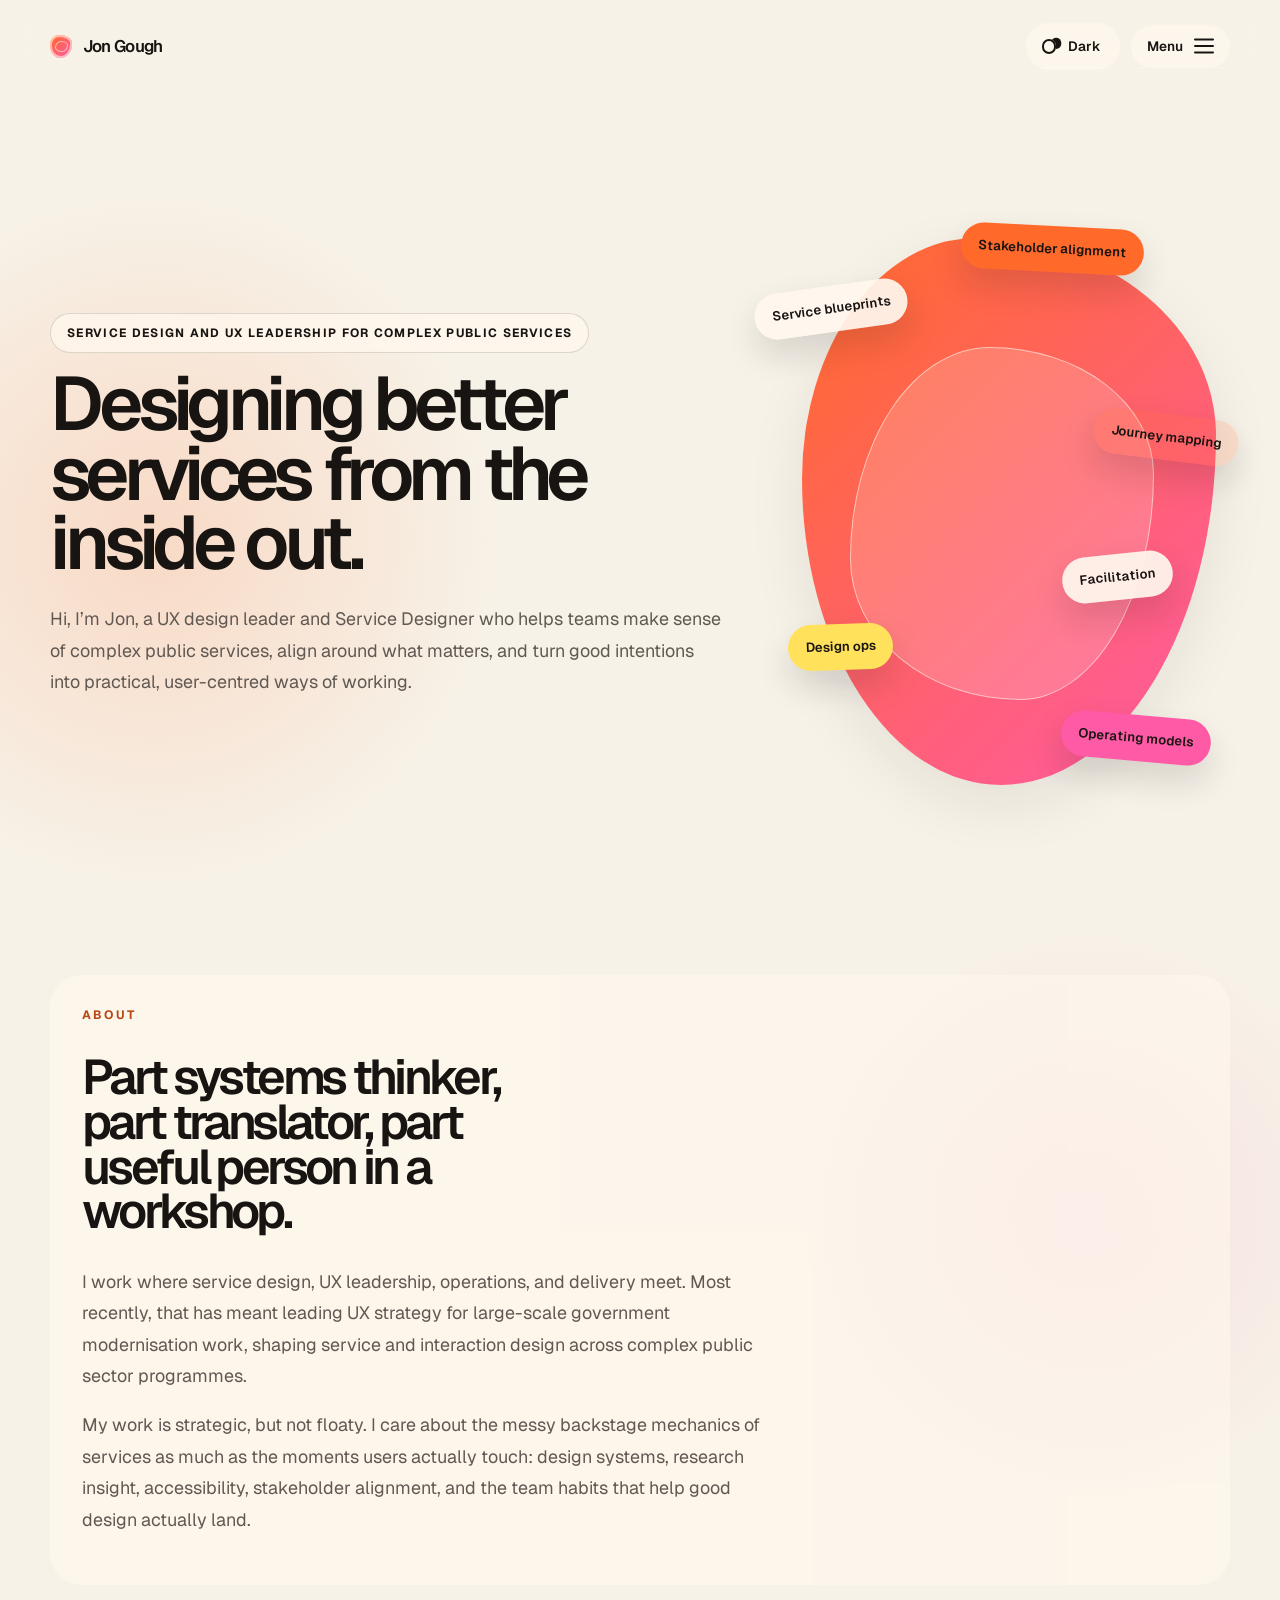
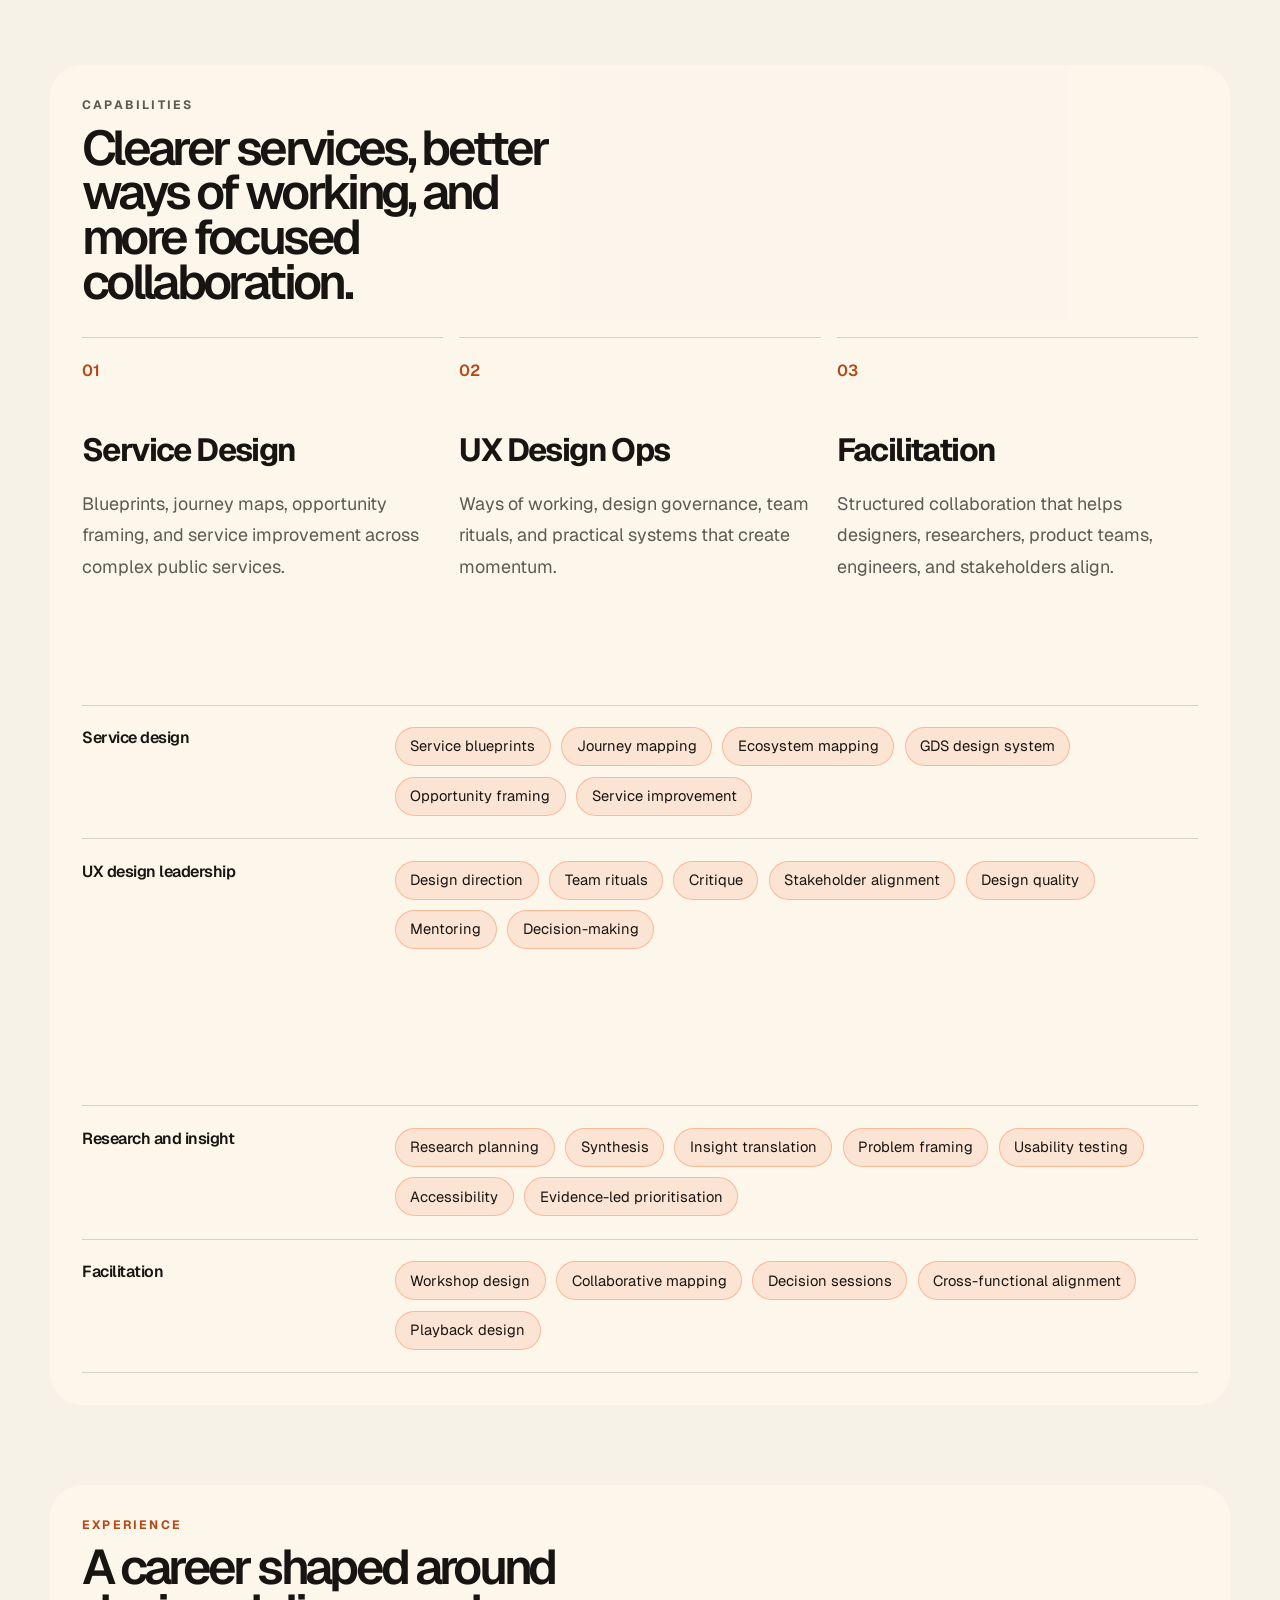
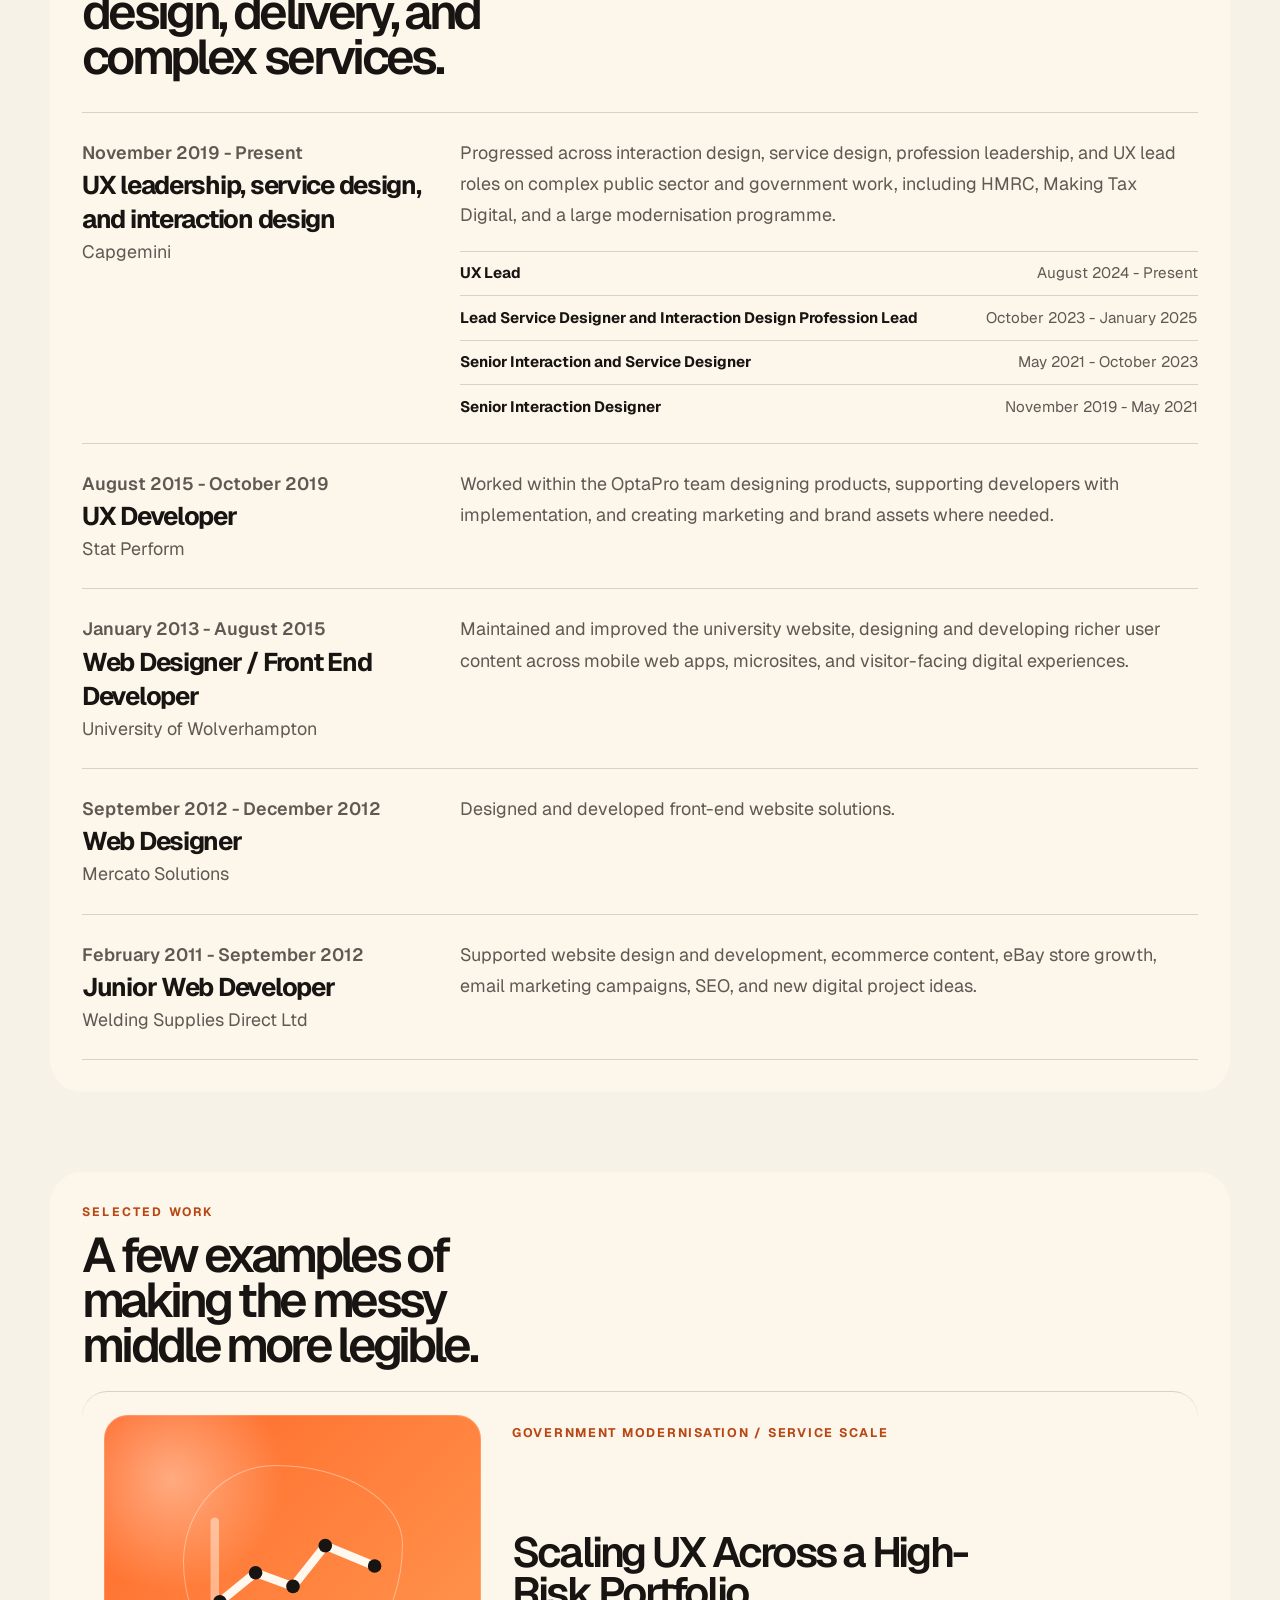
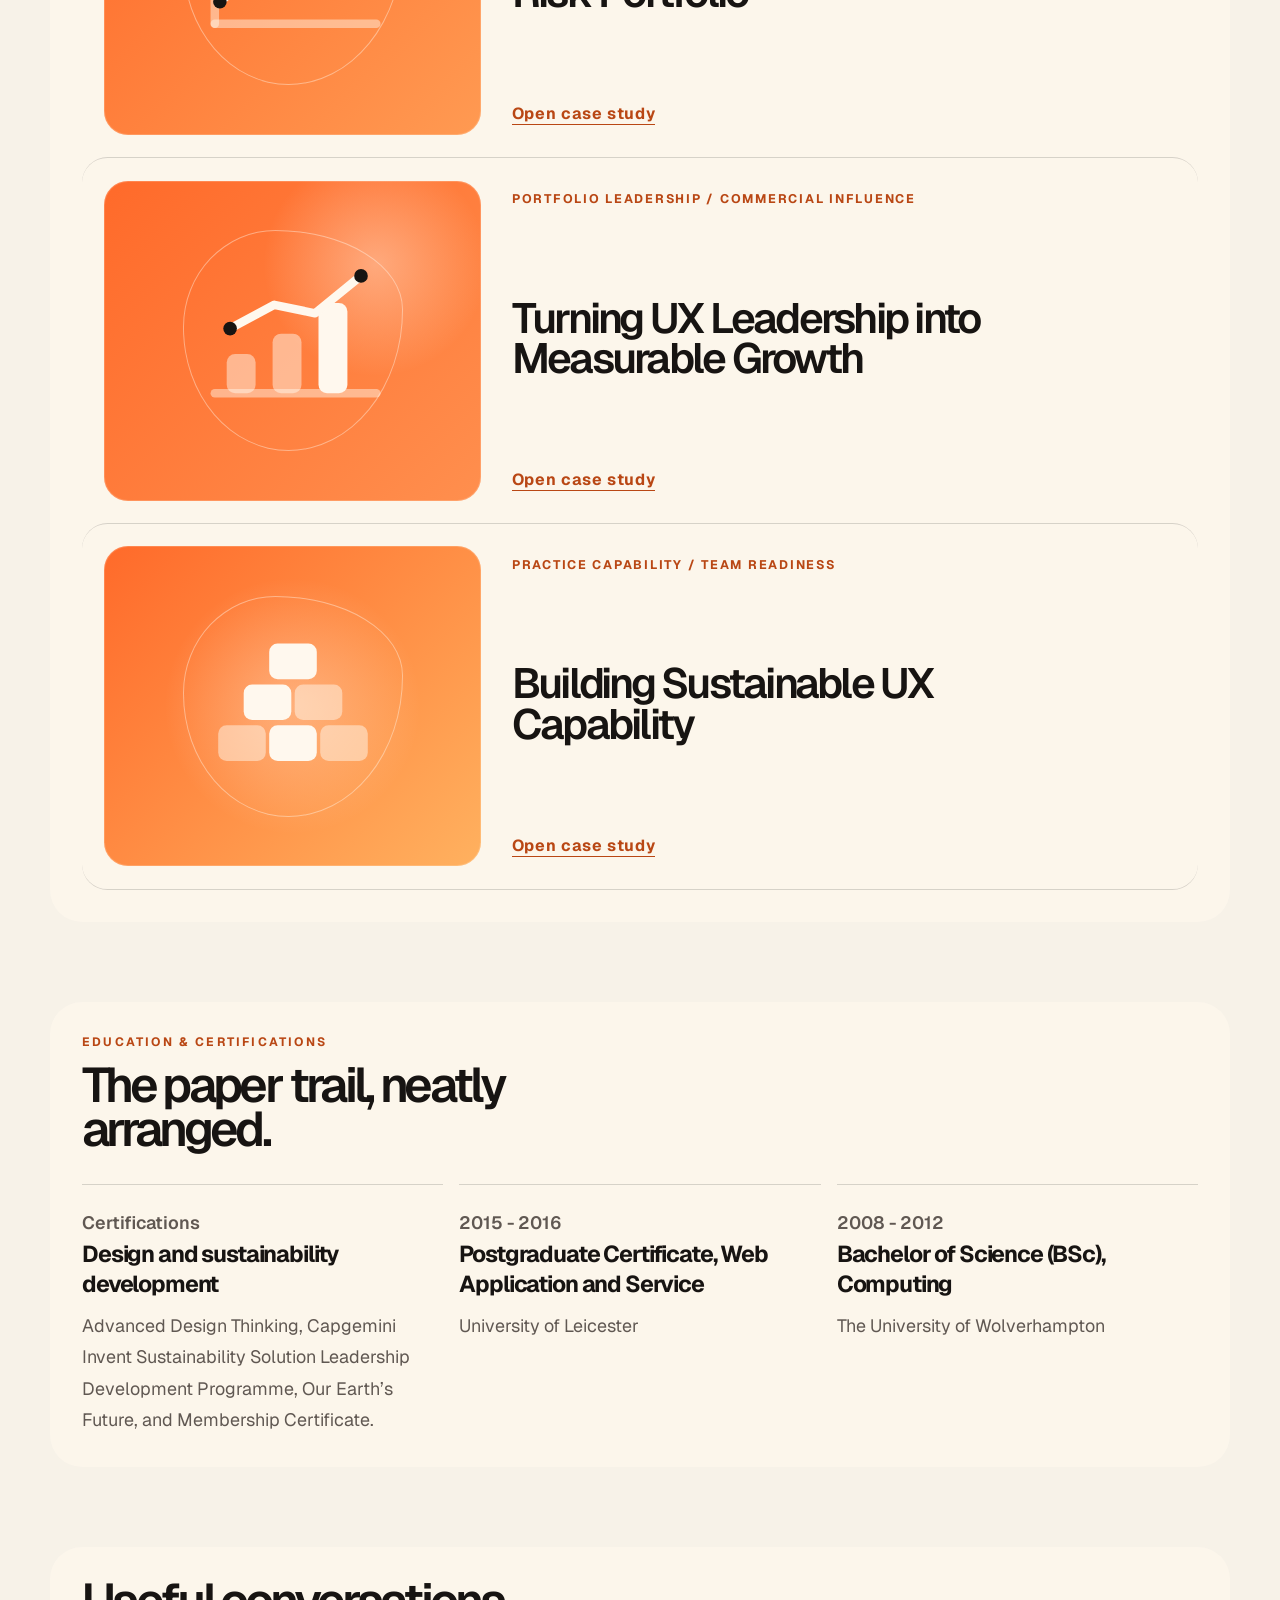
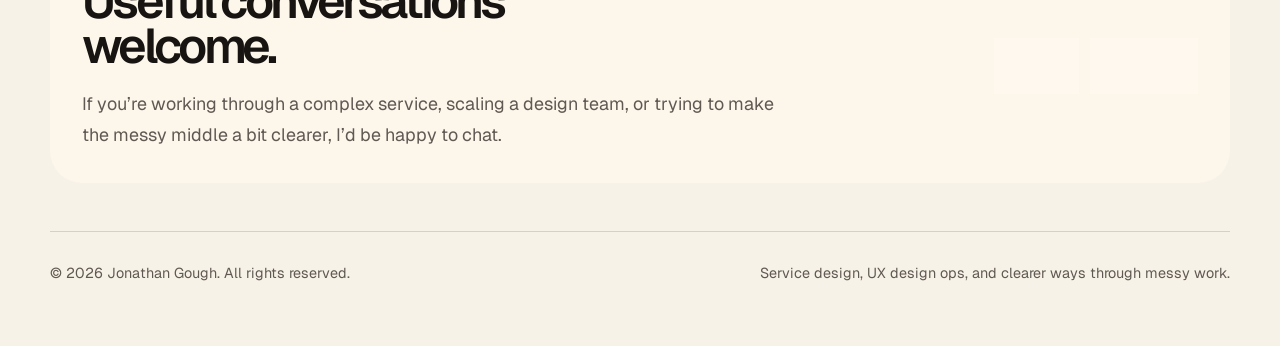
==== commit d15e2c59: "Improve WCAG accessibility support" ====
--- a/index.html
+++ b/index.html
@@ -10,8 +10,10 @@
     />
     <script>
       try {
+        document.documentElement.classList.add("js");
         document.documentElement.dataset.theme = localStorage.getItem("theme") || "light";
       } catch {
+        document.documentElement.classList.add("js");
         document.documentElement.dataset.theme = "light";
       }
     </script>
@@ -23,7 +25,8 @@
     />
     <link rel="stylesheet" href="styles.css?v=20260421-theme" />
   </head>
-  <body>
+  <body id="top">
+    <a class="skip-link" href="#main-content">Skip to main content</a>
     <header class="site-header">
       <div class="site-header-inner">
         <a class="brand" href="#top" aria-label="Jon Gough home">
@@ -31,7 +34,7 @@
           <span>Jon Gough</span>
         </a>
         <div class="header-actions">
-          <button class="theme-toggle" type="button" aria-label="Switch to dark mode">
+          <button class="theme-toggle" type="button" aria-label="Switch to dark mode" aria-pressed="false">
             <span class="theme-icon" aria-hidden="true"></span>
             <span class="theme-label">Dark</span>
           </button>
@@ -51,7 +54,7 @@
       </div>
     </header>
 
-    <main id="top">
+    <main id="main-content">
       <section class="hero">
         <div class="hero-copy">
           <p class="status-pill">Service design and UX leadership for complex public services</p>
--- a/styles.css
+++ b/styles.css
@@ -8,6 +8,7 @@
   --orange-strong: #b94714;
   --orange-soft: rgba(255, 106, 42, 0.12);
   --orange-line: rgba(255, 106, 42, 0.36);
+  --on-accent: #171412;
   --pink: #ff5aa5;
   --yellow: #ffe15b;
   --soft: rgba(255, 248, 238, 0.58);
@@ -30,6 +31,7 @@
   --orange-strong: #ffb086;
   --orange-soft: rgba(255, 106, 42, 0.18);
   --orange-line: rgba(255, 106, 42, 0.5);
+  --on-accent: #171412;
   --soft: rgba(255, 243, 231, 0.07);
   --surface: rgba(38, 29, 25, 0.78);
   --surface-soft: rgba(38, 29, 25, 0.7);
@@ -66,13 +68,35 @@
   text-decoration: none;
 }
 
+:where(a, button):focus-visible {
+  outline: 3px solid var(--orange-line);
+  outline-offset: 0.25rem;
+}
+
 main {
   width: min(1180px, calc(100% - 2rem));
   margin: 0 auto;
   padding-bottom: 4rem;
 }
 
-[data-reveal] {
+.skip-link {
+  position: fixed;
+  top: 0.75rem;
+  left: 0.75rem;
+  z-index: 200;
+  padding: 0.8rem 1rem;
+  border-radius: 999px;
+  background: var(--ink);
+  color: var(--paper);
+  font-weight: 700;
+  transform: translateY(-150%);
+}
+
+.skip-link:focus-visible {
+  transform: translateY(0);
+}
+
+.js [data-reveal] {
   opacity: 0;
   transform: translateY(1.35rem);
   transition:
@@ -81,7 +105,7 @@
   transition-delay: var(--reveal-delay, 0ms);
 }
 
-[data-reveal].is-visible {
+.js [data-reveal].is-visible {
   opacity: 1;
   transform: translateY(0);
 }
@@ -162,6 +186,21 @@
   opacity: 1;
   pointer-events: auto;
   transform: translateY(0);
+}
+
+:root:not(.js) .site-nav {
+  position: static;
+  display: flex;
+  flex-wrap: wrap;
+  min-width: 0;
+  opacity: 1;
+  pointer-events: auto;
+  transform: none;
+}
+
+:root:not(.js) .menu-toggle,
+:root:not(.js) .theme-toggle {
+  display: none;
 }
 
 .site-nav a,
@@ -395,6 +434,7 @@
   bottom: 23%;
   left: 7%;
   background: var(--yellow);
+  color: var(--on-accent);
   transform: rotate(-2deg);
   animation-delay: 780ms;
 }
@@ -411,6 +451,7 @@
   bottom: 8%;
   right: 4%;
   background: var(--pink);
+  color: var(--on-accent);
   transform: rotate(5deg);
   animation-delay: 1460ms;
 }
@@ -419,7 +460,7 @@
   top: 4%;
   right: 18%;
   background: var(--orange);
-  color: var(--cream);
+  color: var(--on-accent);
   transform: rotate(3deg);
   animation-delay: 1800ms;
 }
@@ -519,7 +560,7 @@
 }
 
 .work-card a:focus-visible {
-  outline: 2px solid var(--orange-line);
+  outline: 3px solid var(--orange-line);
   outline-offset: 0.35rem;
 }
 
@@ -824,7 +865,7 @@
 
 .experience-date {
   margin-bottom: 0.55rem;
-  color: var(--orange);
+  color: var(--orange-strong);
   font-weight: 600;
 }
 
@@ -887,7 +928,7 @@
 
 .education-date {
   margin-bottom: 0.55rem;
-  color: var(--orange);
+  color: var(--orange-strong);
   font-size: 0.9rem;
   font-weight: 600;
 }
@@ -1092,7 +1133,7 @@
 
 .project-facts dt {
   margin-bottom: 0.55rem;
-  color: var(--project-accent);
+  color: var(--orange-strong);
   font-size: 0.78rem;
   font-weight: 700;
   letter-spacing: 0.12em;
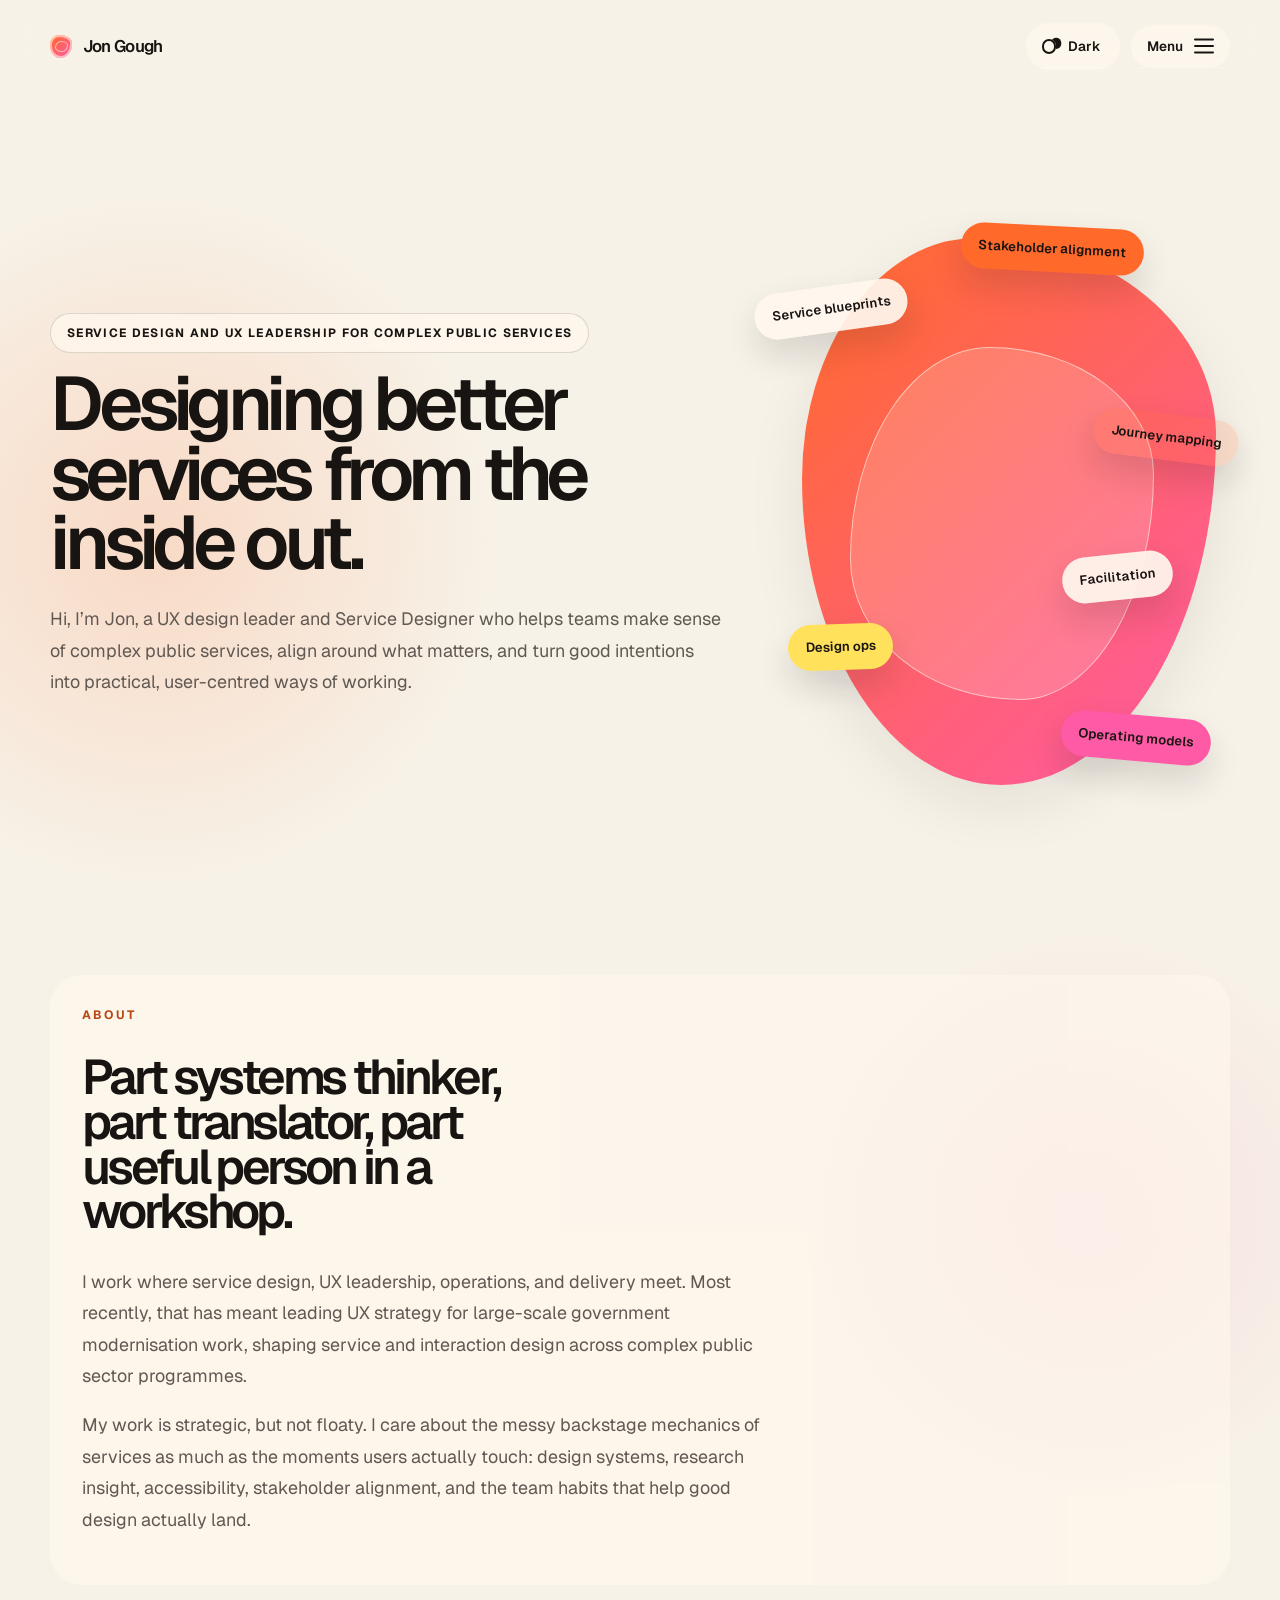
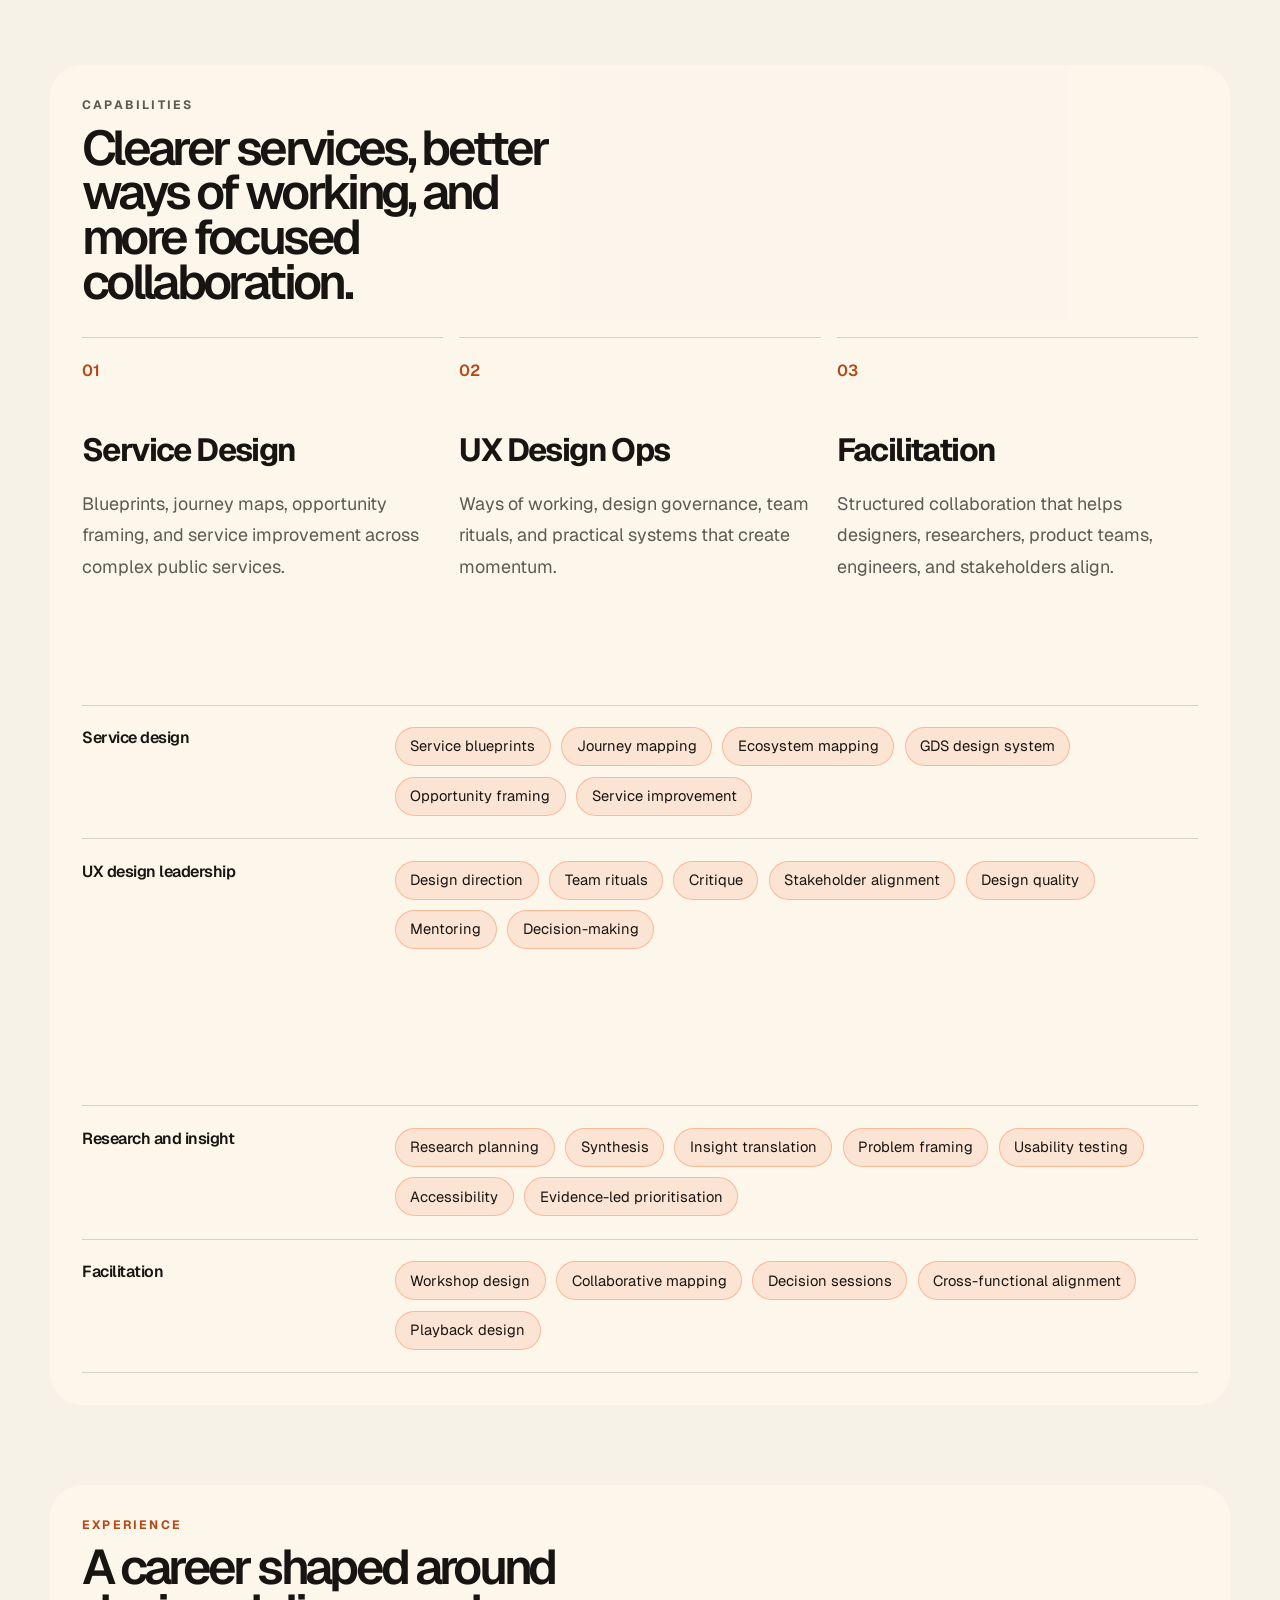
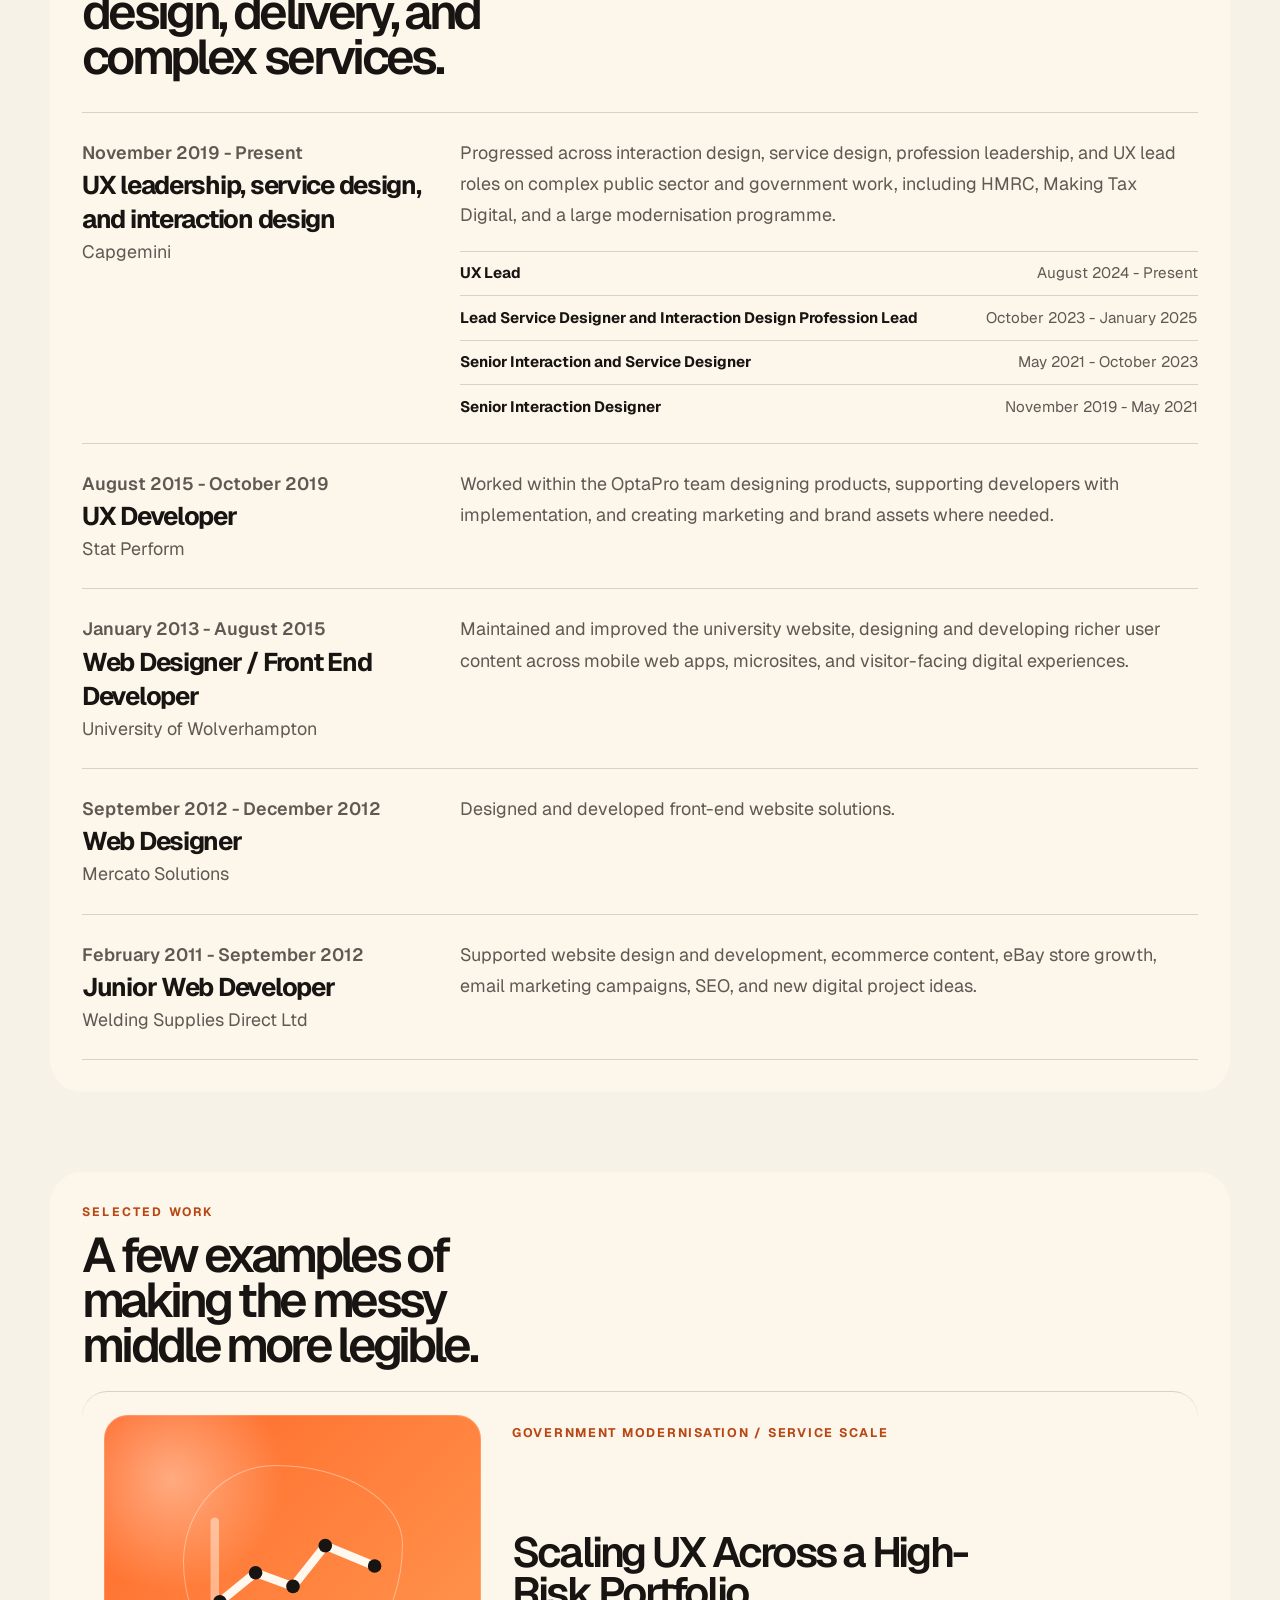
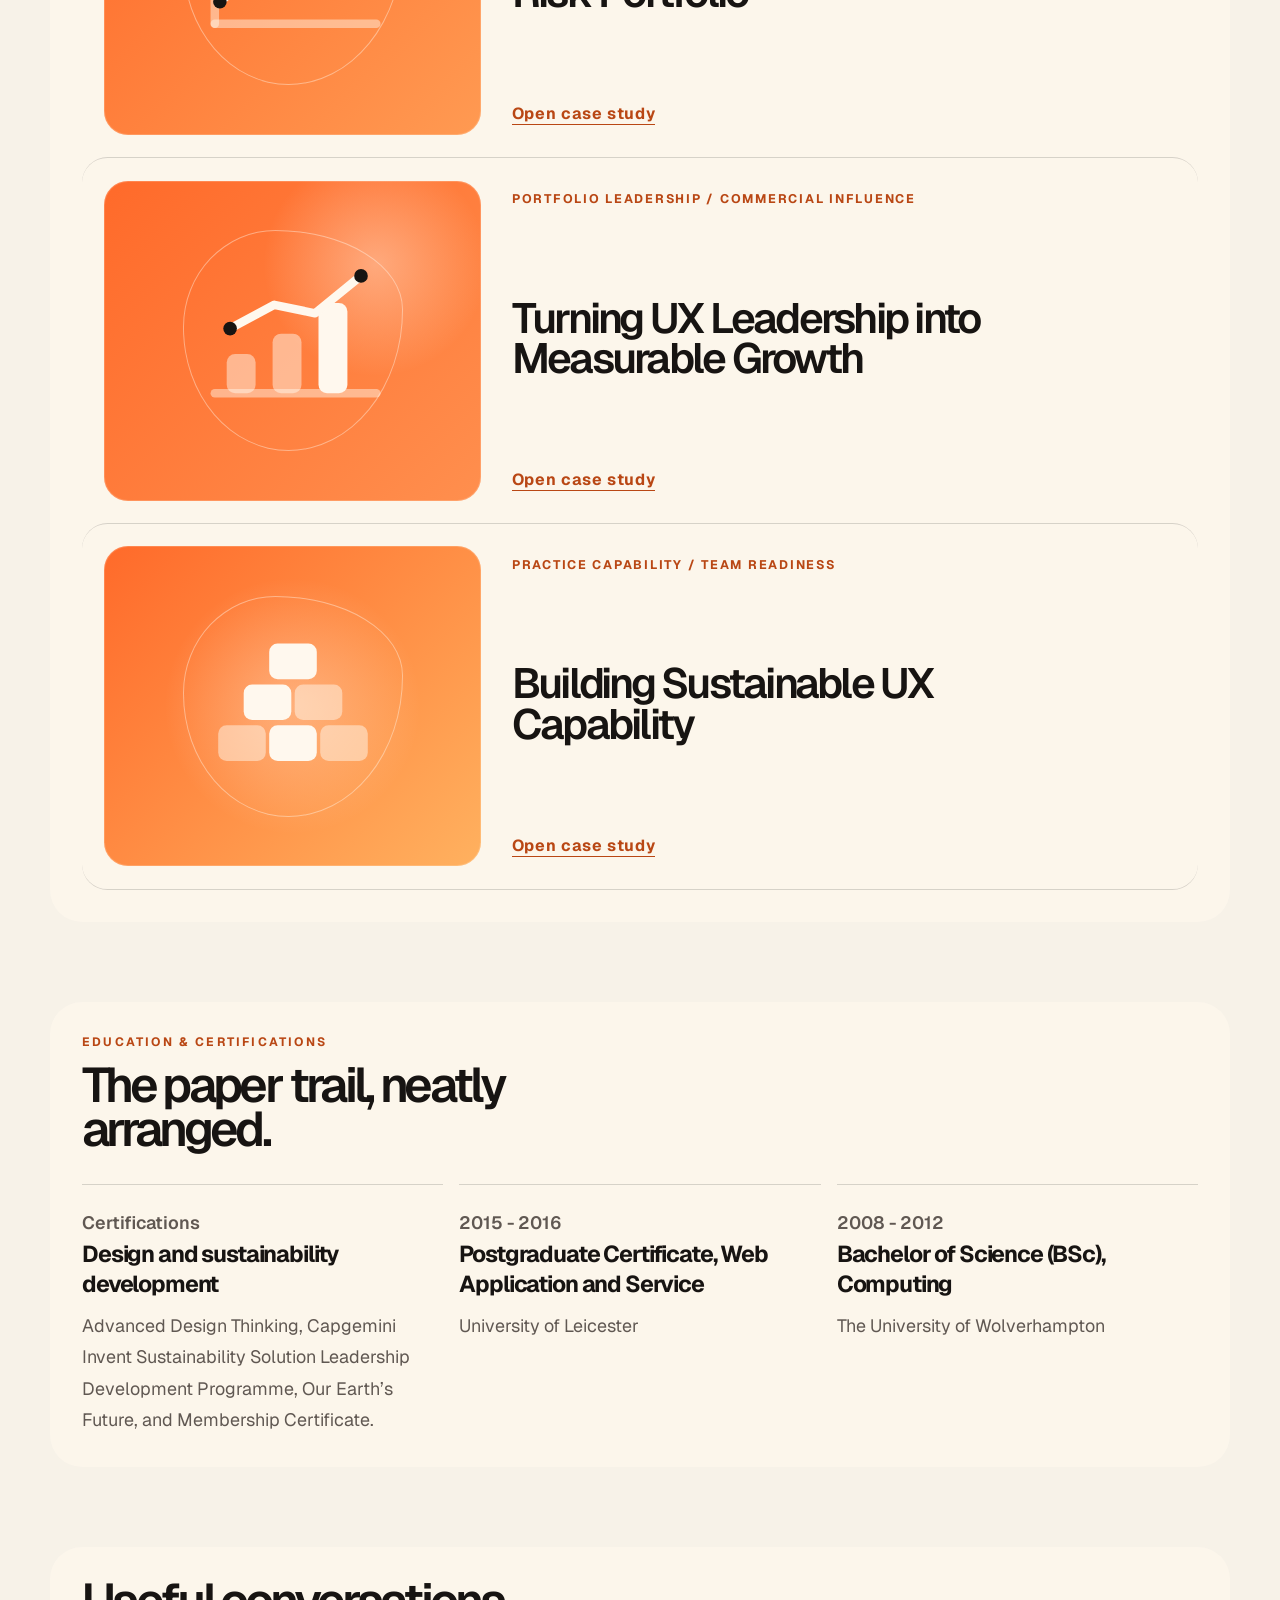
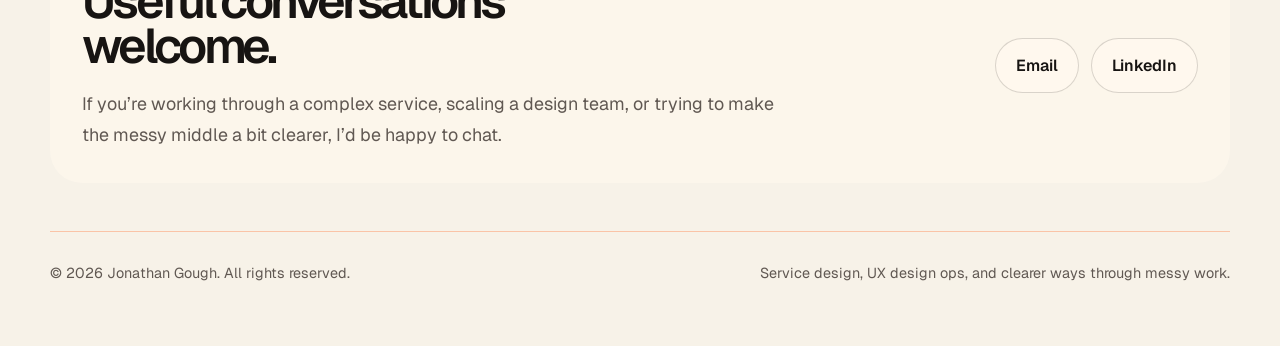
==== commit 2a49fef0: "Bust accessibility asset cache" ====
--- a/index.html
+++ b/index.html
@@ -23,7 +23,7 @@
       href="https://fonts.googleapis.com/css2?family=Geist:wght@300;400;500;600;700&amp;display=swap"
       rel="stylesheet"
     />
-    <link rel="stylesheet" href="styles.css?v=20260421-theme" />
+    <link rel="stylesheet" href="styles.css?v=20260421-accessibility" />
   </head>
   <body id="top">
     <a class="skip-link" href="#main-content">Skip to main content</a>
@@ -409,6 +409,6 @@
       });
 
     </script>
-    <script src="script.js?v=20260421-theme"></script>
+    <script src="script.js?v=20260421-accessibility"></script>
   </body>
 </html>
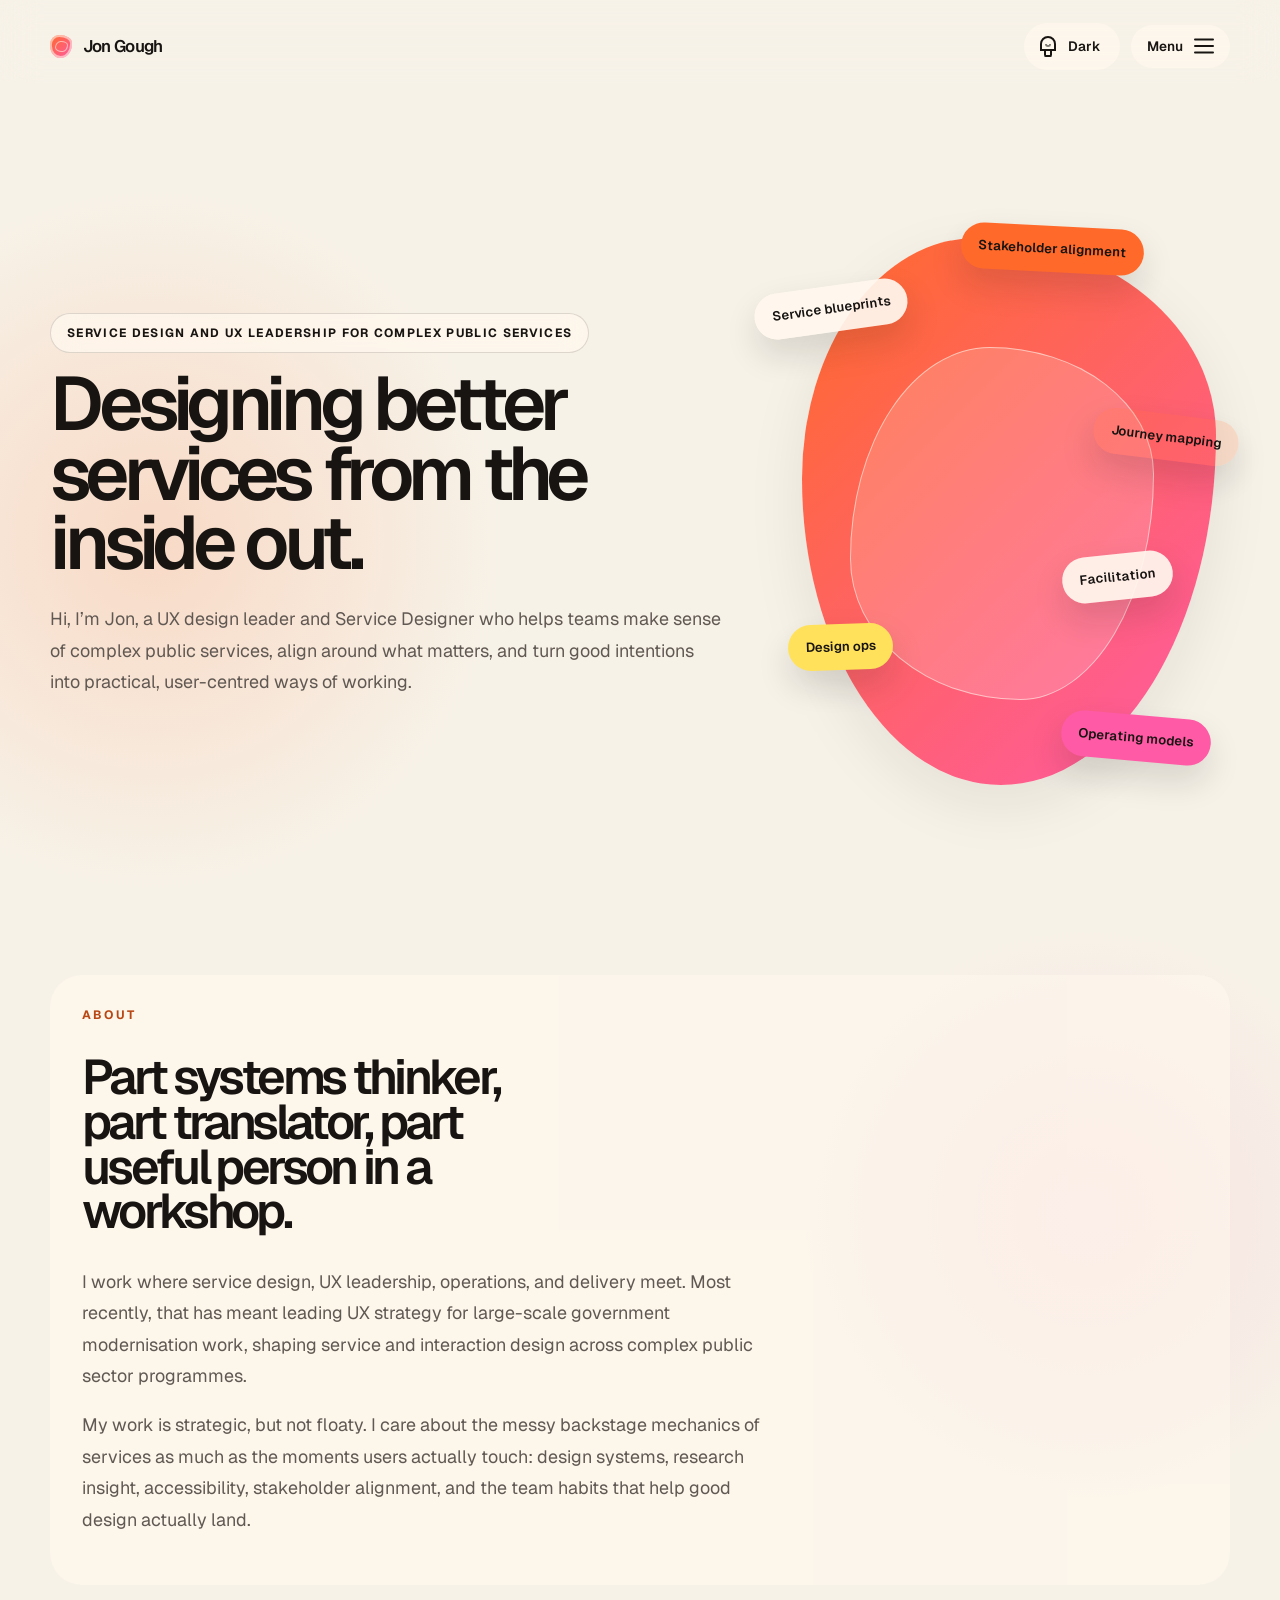
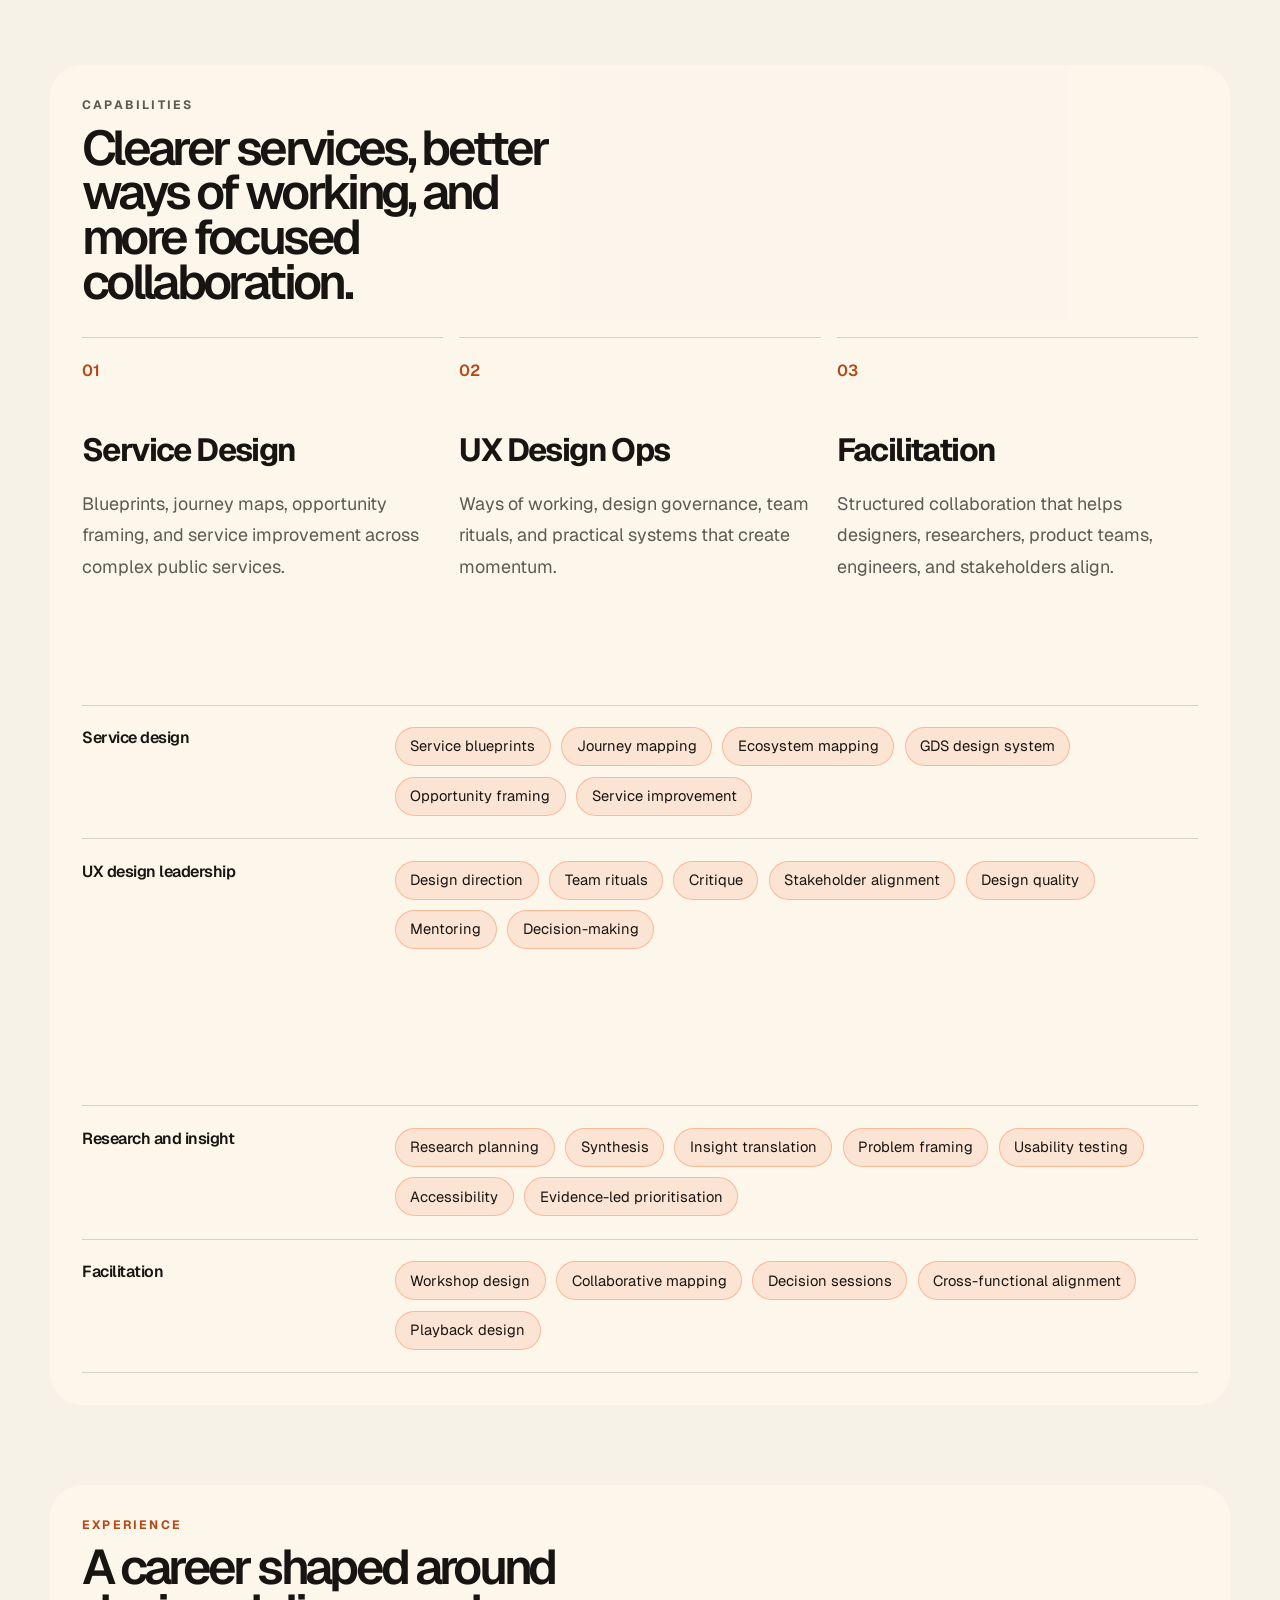
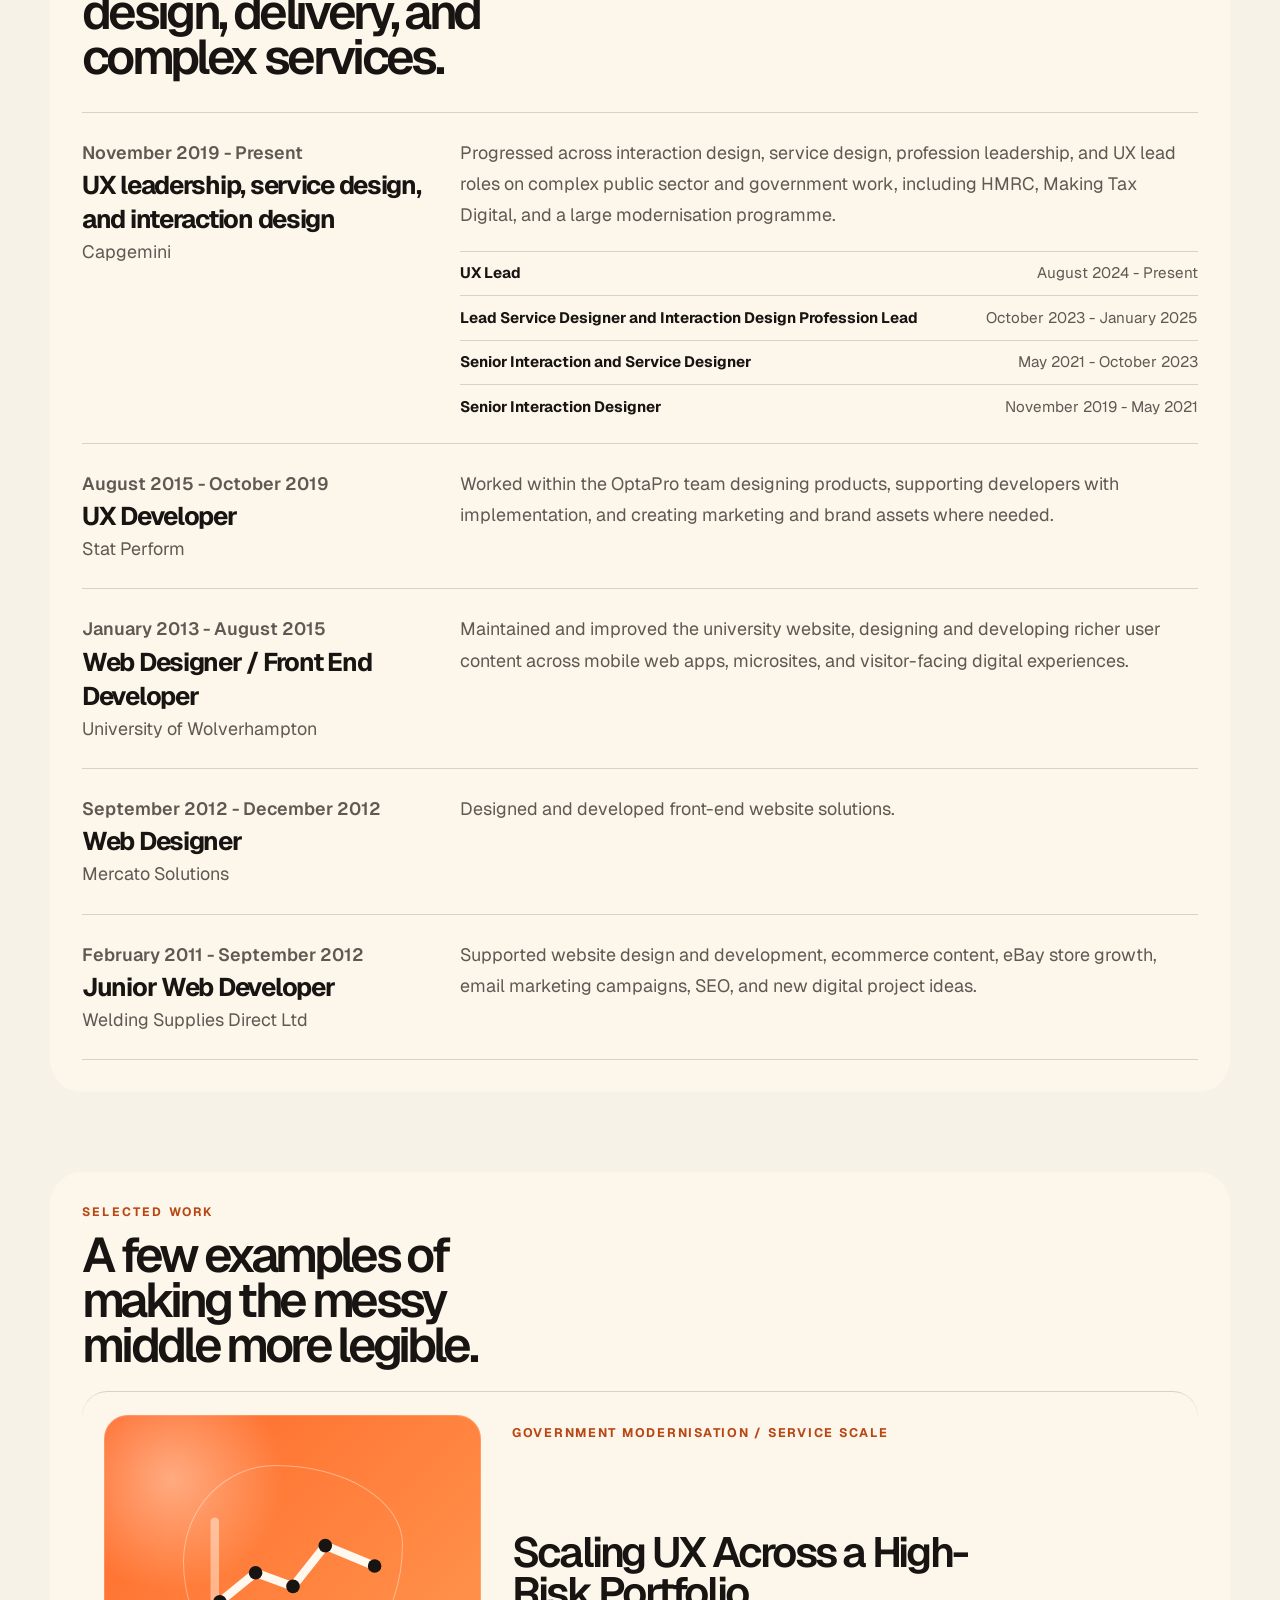
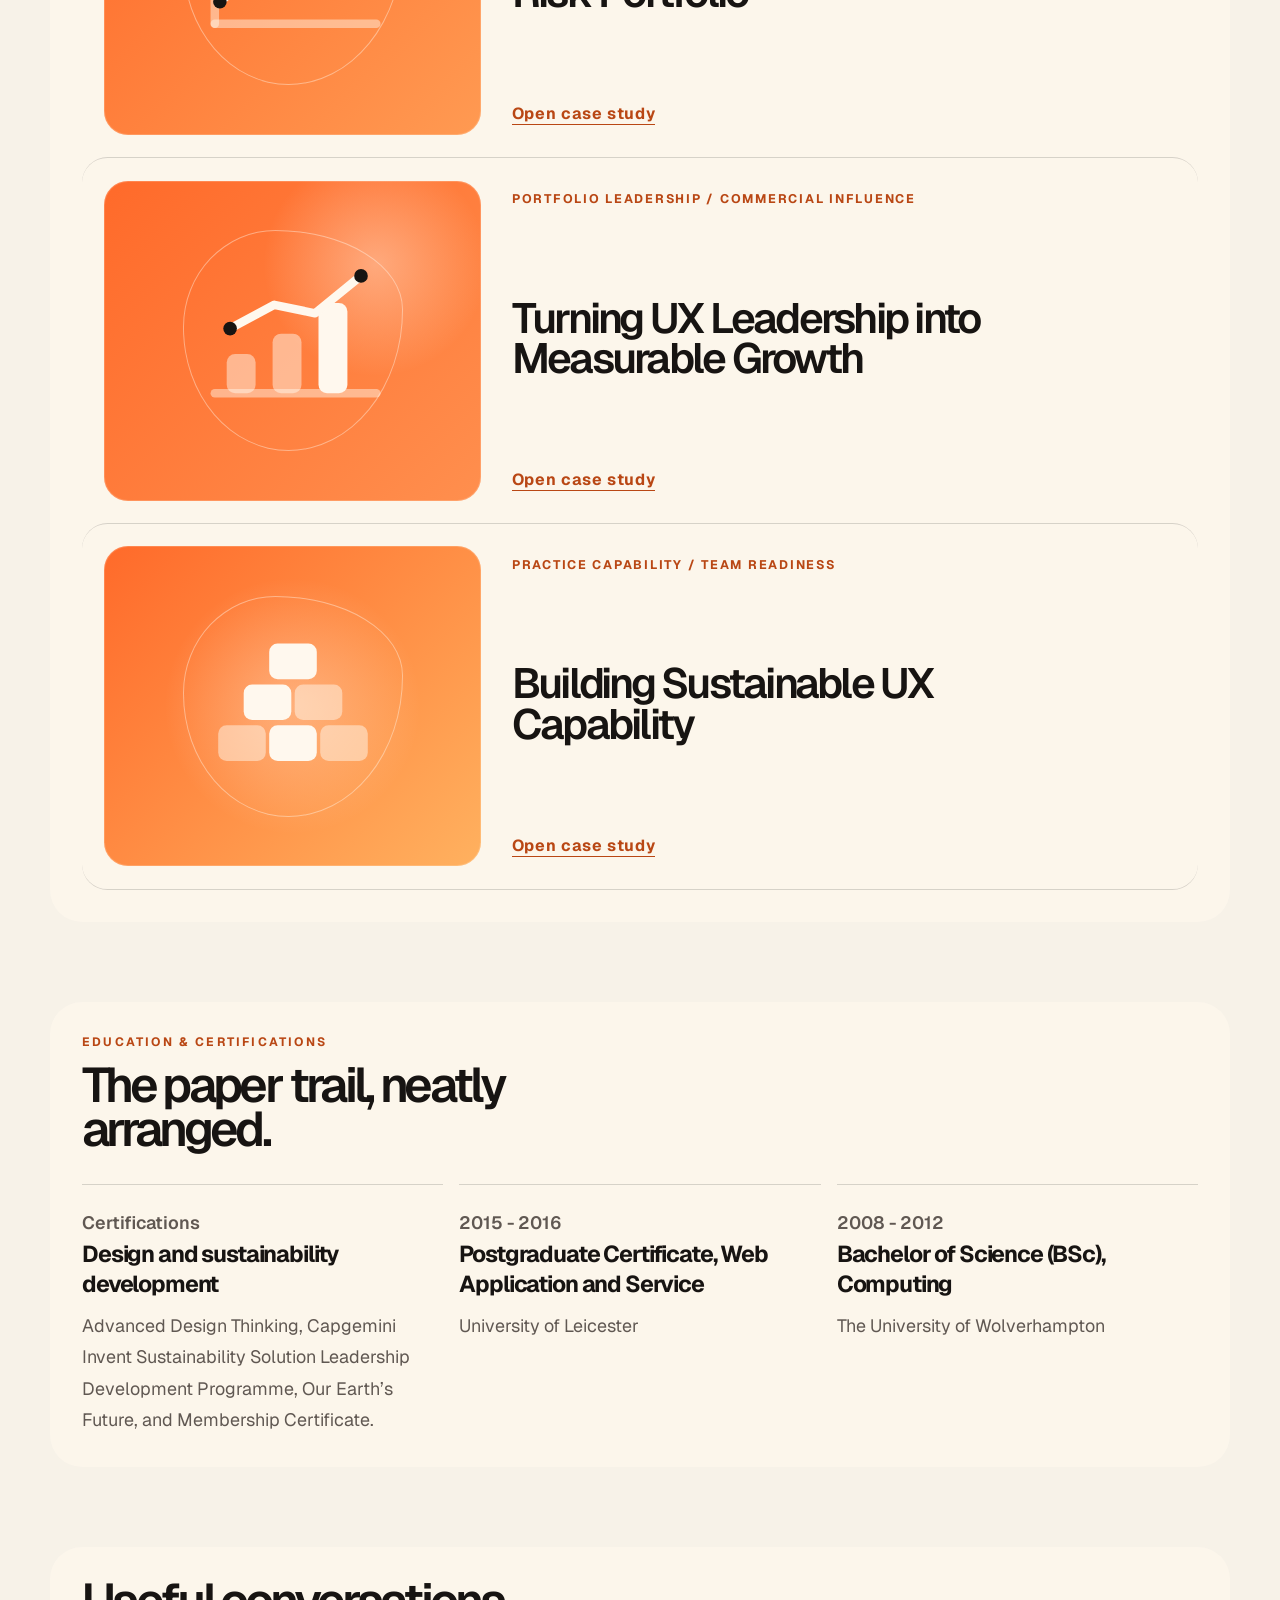
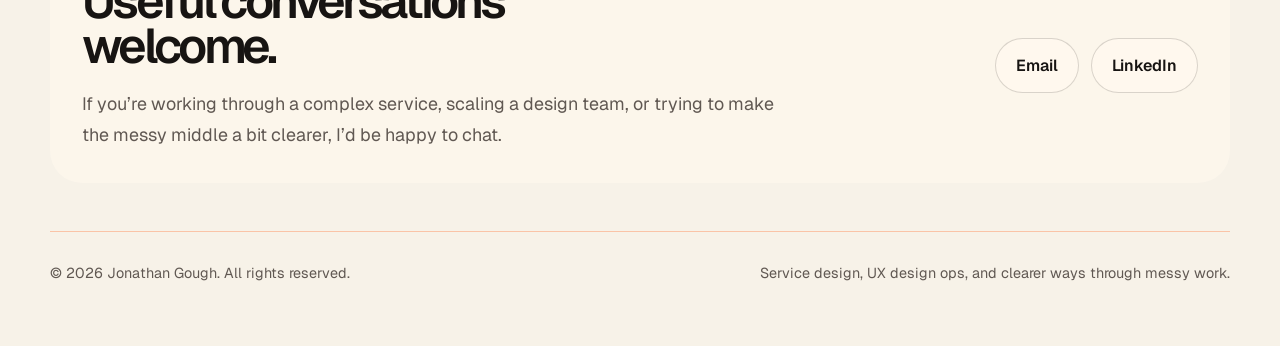
==== commit 436e7e8e: "Animate theme toggle lightbulb" ====
--- a/index.html
+++ b/index.html
@@ -8,6 +8,7 @@
       name="description"
       content="Jonathan Gough is a Service Designer and UX Design Ops specialist helping teams make complex services clearer, calmer, and more human."
     />
+    <meta name="build-version" content="hostinger-check-20260422" />
     <script>
       try {
         document.documentElement.classList.add("js");
@@ -23,7 +24,7 @@
       href="https://fonts.googleapis.com/css2?family=Geist:wght@300;400;500;600;700&amp;display=swap"
       rel="stylesheet"
     />
-    <link rel="stylesheet" href="styles.css?v=20260421-accessibility" />
+    <link rel="stylesheet" href="styles.css?v=hostinger-check-20260422" />
   </head>
   <body id="top">
     <a class="skip-link" href="#main-content">Skip to main content</a>
@@ -35,7 +36,11 @@
         </a>
         <div class="header-actions">
           <button class="theme-toggle" type="button" aria-label="Switch to dark mode" aria-pressed="false">
-            <span class="theme-icon" aria-hidden="true"></span>
+            <span class="theme-icon" aria-hidden="true">
+              <span class="bulb-glass"></span>
+              <span class="bulb-filament"></span>
+              <span class="bulb-base"></span>
+            </span>
             <span class="theme-label">Dark</span>
           </button>
           <button class="menu-toggle" type="button" aria-expanded="false" aria-controls="site-nav">
@@ -409,6 +414,6 @@
       });
 
     </script>
-    <script src="script.js?v=20260421-accessibility"></script>
+    <script src="script.js?v=hostinger-check-20260422"></script>
   </body>
 </html>
--- a/styles.css
+++ b/styles.css
@@ -263,11 +263,94 @@
 }
 
 .theme-icon {
-  width: 0.9rem;
-  aspect-ratio: 1;
+  --bulb-light: #ffb13b;
+  --bulb-glow: rgba(255, 177, 59, 0.5);
+  width: 1.05rem;
+  height: 1.35rem;
+  color: currentColor;
+  display: inline-grid;
+  place-items: center;
+  position: relative;
+  transform-origin: 50% 20%;
+  transition: transform 220ms ease;
+}
+
+.bulb-glass,
+.bulb-filament,
+.bulb-base {
+  position: absolute;
+  display: block;
+}
+
+.bulb-glass {
+  top: 0;
+  width: 0.95rem;
+  height: 0.95rem;
   border: 2px solid currentColor;
-  border-radius: 999px;
-  box-shadow: 0.45rem -0.2rem 0 -0.12rem currentColor;
+  border-radius: 999px 999px 0.72rem 0.72rem;
+  background: transparent;
+  transition: background 180ms ease, border-color 180ms ease, box-shadow 220ms ease;
+}
+
+.bulb-filament {
+  top: 0.52rem;
+  width: 0.38rem;
+  height: 0.18rem;
+  border-bottom: 2px solid currentColor;
+  border-left: 2px solid currentColor;
+  border-right: 2px solid currentColor;
+  border-radius: 0 0 999px 999px;
+  opacity: 0.55;
+  transition: border-color 180ms ease, opacity 180ms ease, transform 220ms ease;
+}
+
+.bulb-base {
+  bottom: 0;
+  width: 0.5rem;
+  height: 0.36rem;
+  border: 2px solid currentColor;
+  border-top: 0;
+  border-radius: 0 0 0.16rem 0.16rem;
+  transition: border-color 180ms ease;
+}
+
+.theme-toggle:hover .theme-icon,
+.theme-toggle:focus-visible .theme-icon {
+  transform: rotate(-8deg) translateY(-1px);
+}
+
+[data-theme="dark"] .theme-icon {
+  animation: bulb-pop 260ms ease both;
+}
+
+[data-theme="dark"] .bulb-glass {
+  border-color: var(--bulb-light);
+  background: var(--bulb-light);
+  box-shadow: 0 0 0 0.16rem rgba(255, 177, 59, 0.18), 0 0 1rem var(--bulb-glow);
+}
+
+[data-theme="dark"] .bulb-filament {
+  border-color: var(--ink);
+  opacity: 0.9;
+  transform: scale(0.92);
+}
+
+[data-theme="dark"] .bulb-base {
+  border-color: var(--bulb-light);
+}
+
+@keyframes bulb-pop {
+  0% {
+    transform: scale(0.88) rotate(0deg);
+  }
+
+  55% {
+    transform: scale(1.12) rotate(-8deg);
+  }
+
+  100% {
+    transform: scale(1) rotate(0deg);
+  }
 }
 
 .menu-icon,
